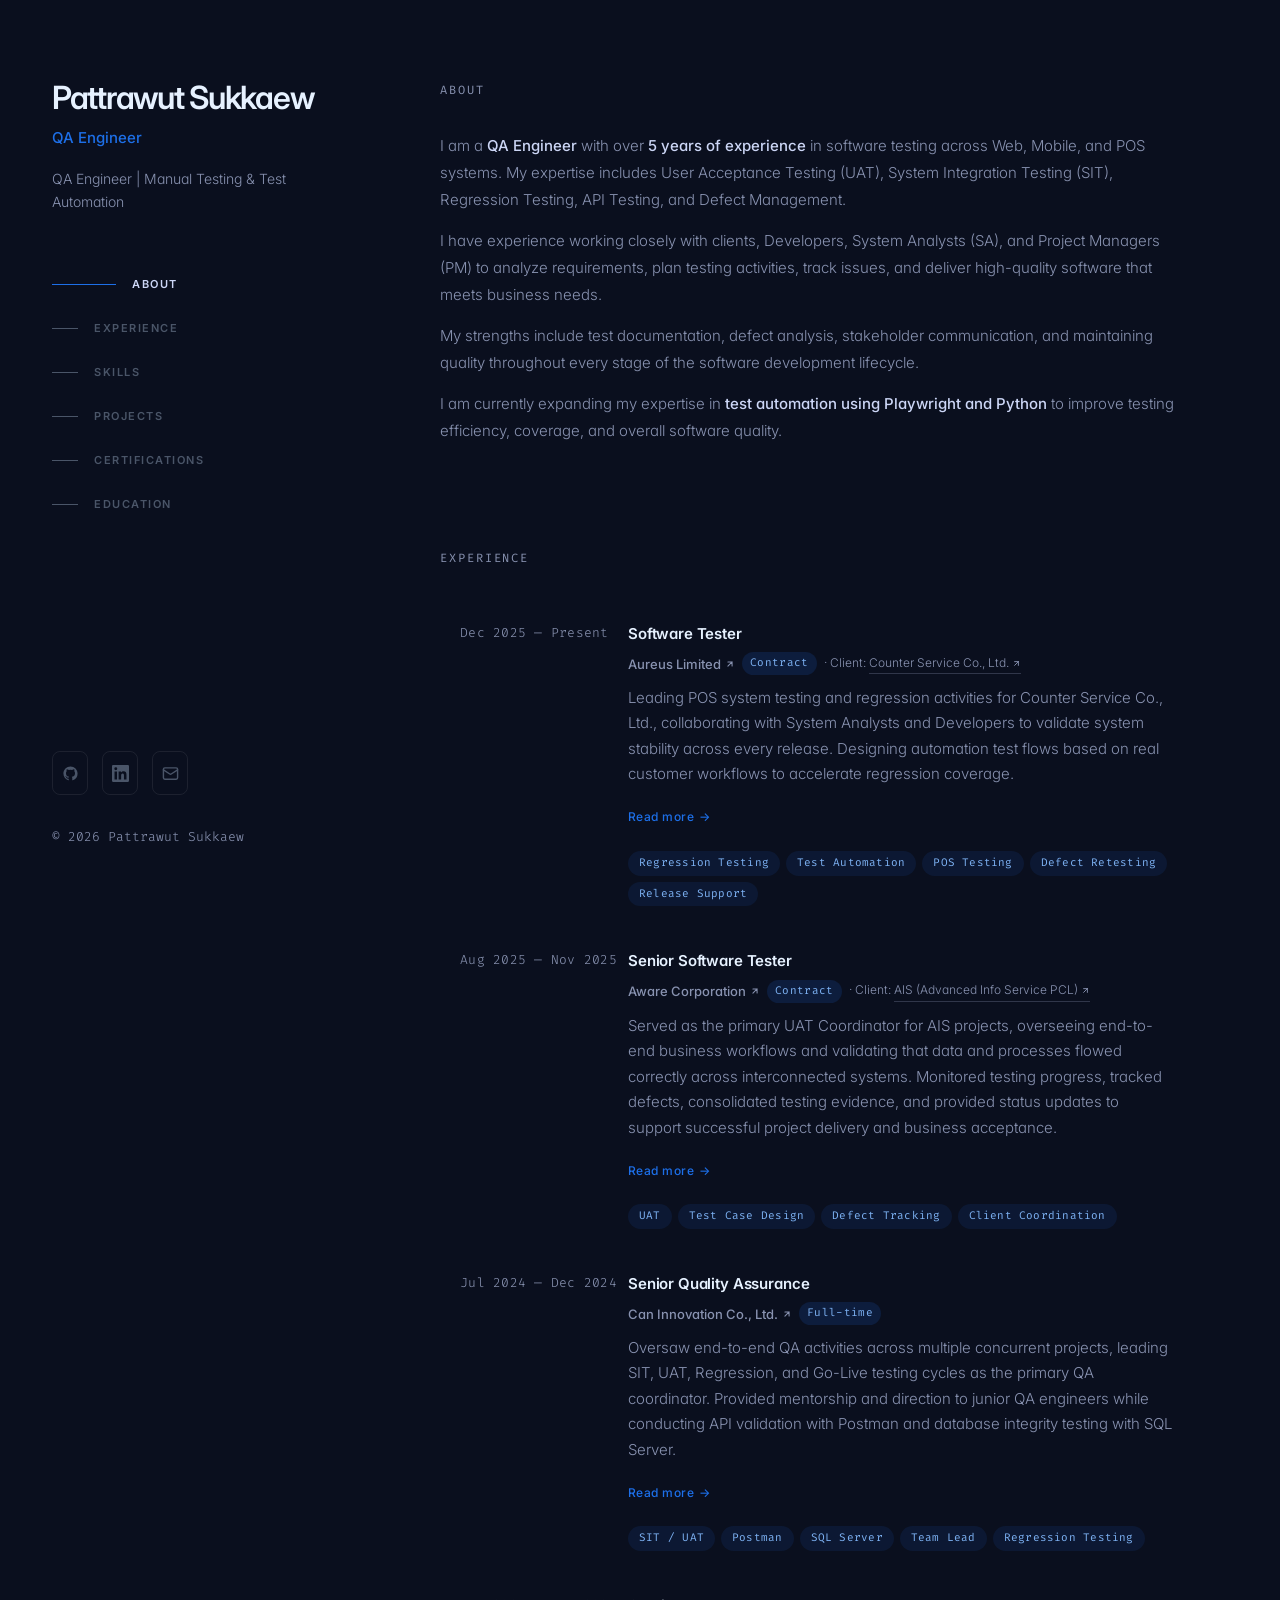
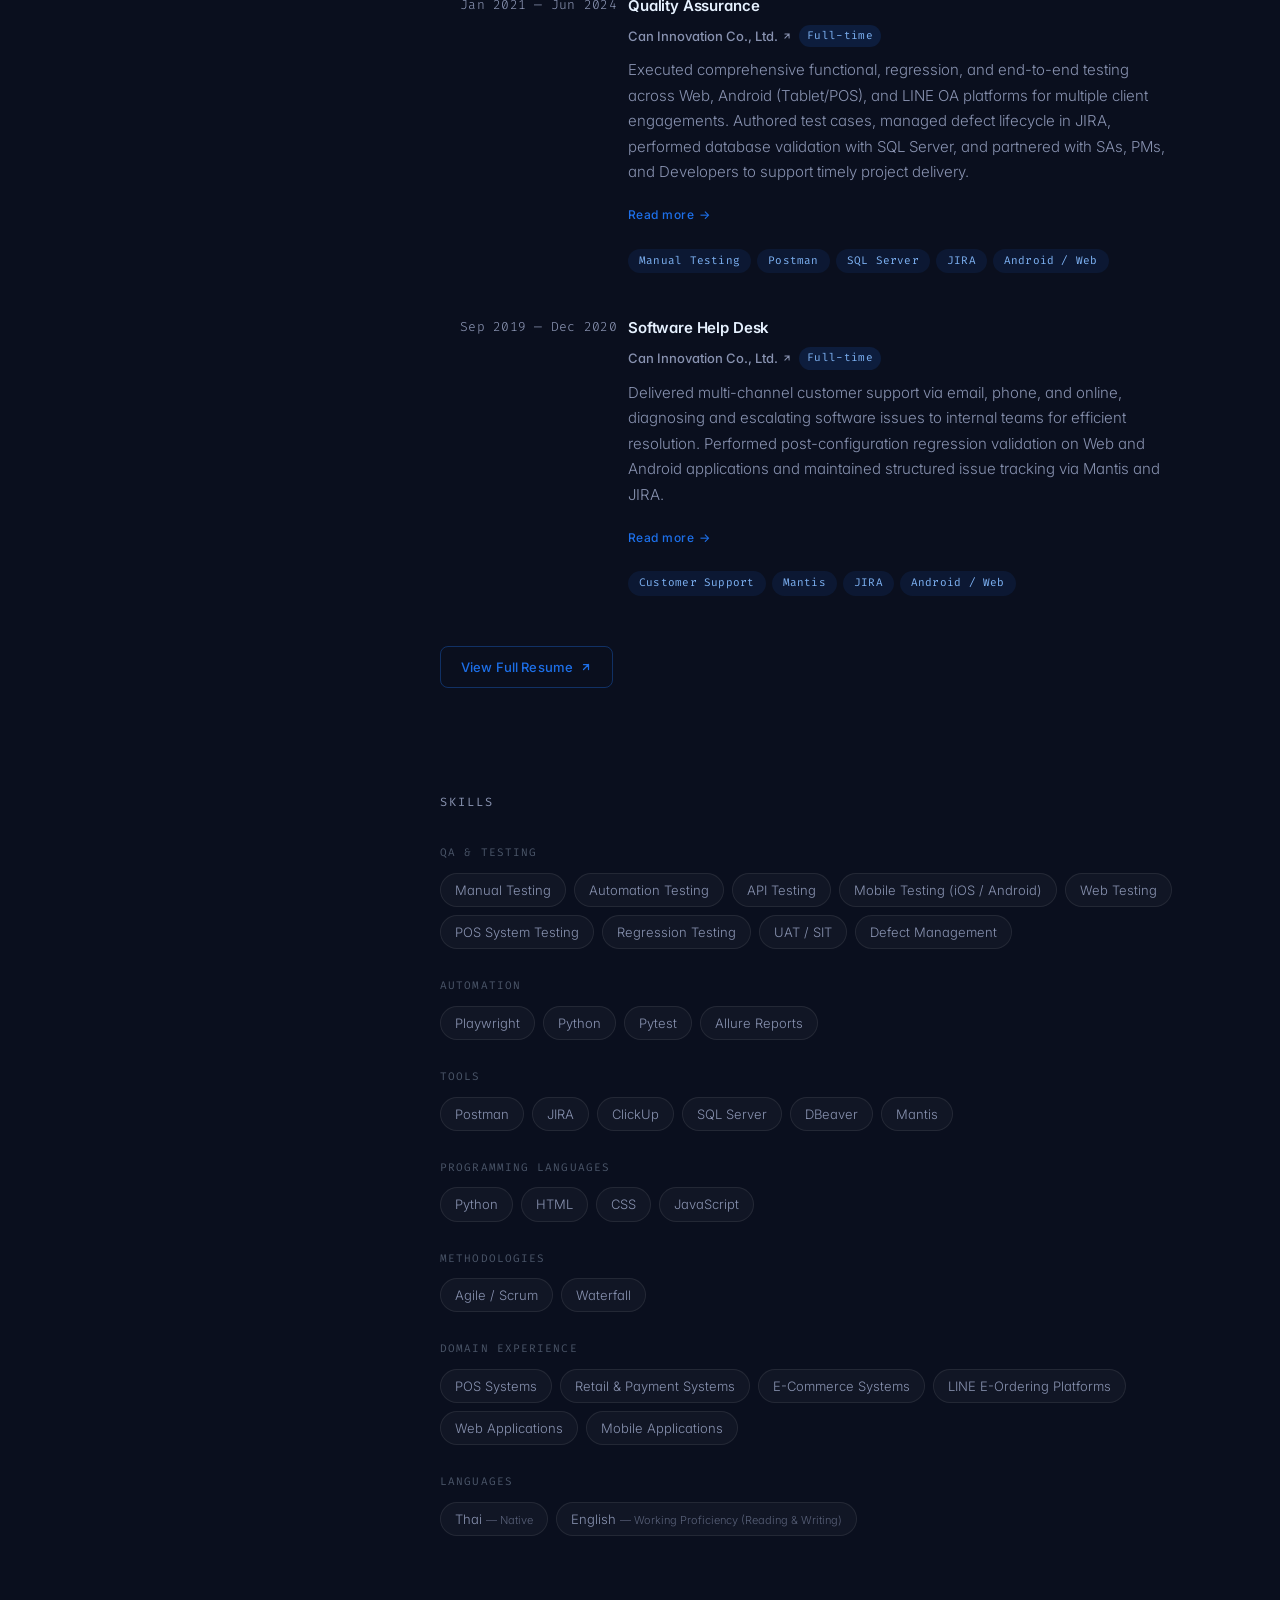
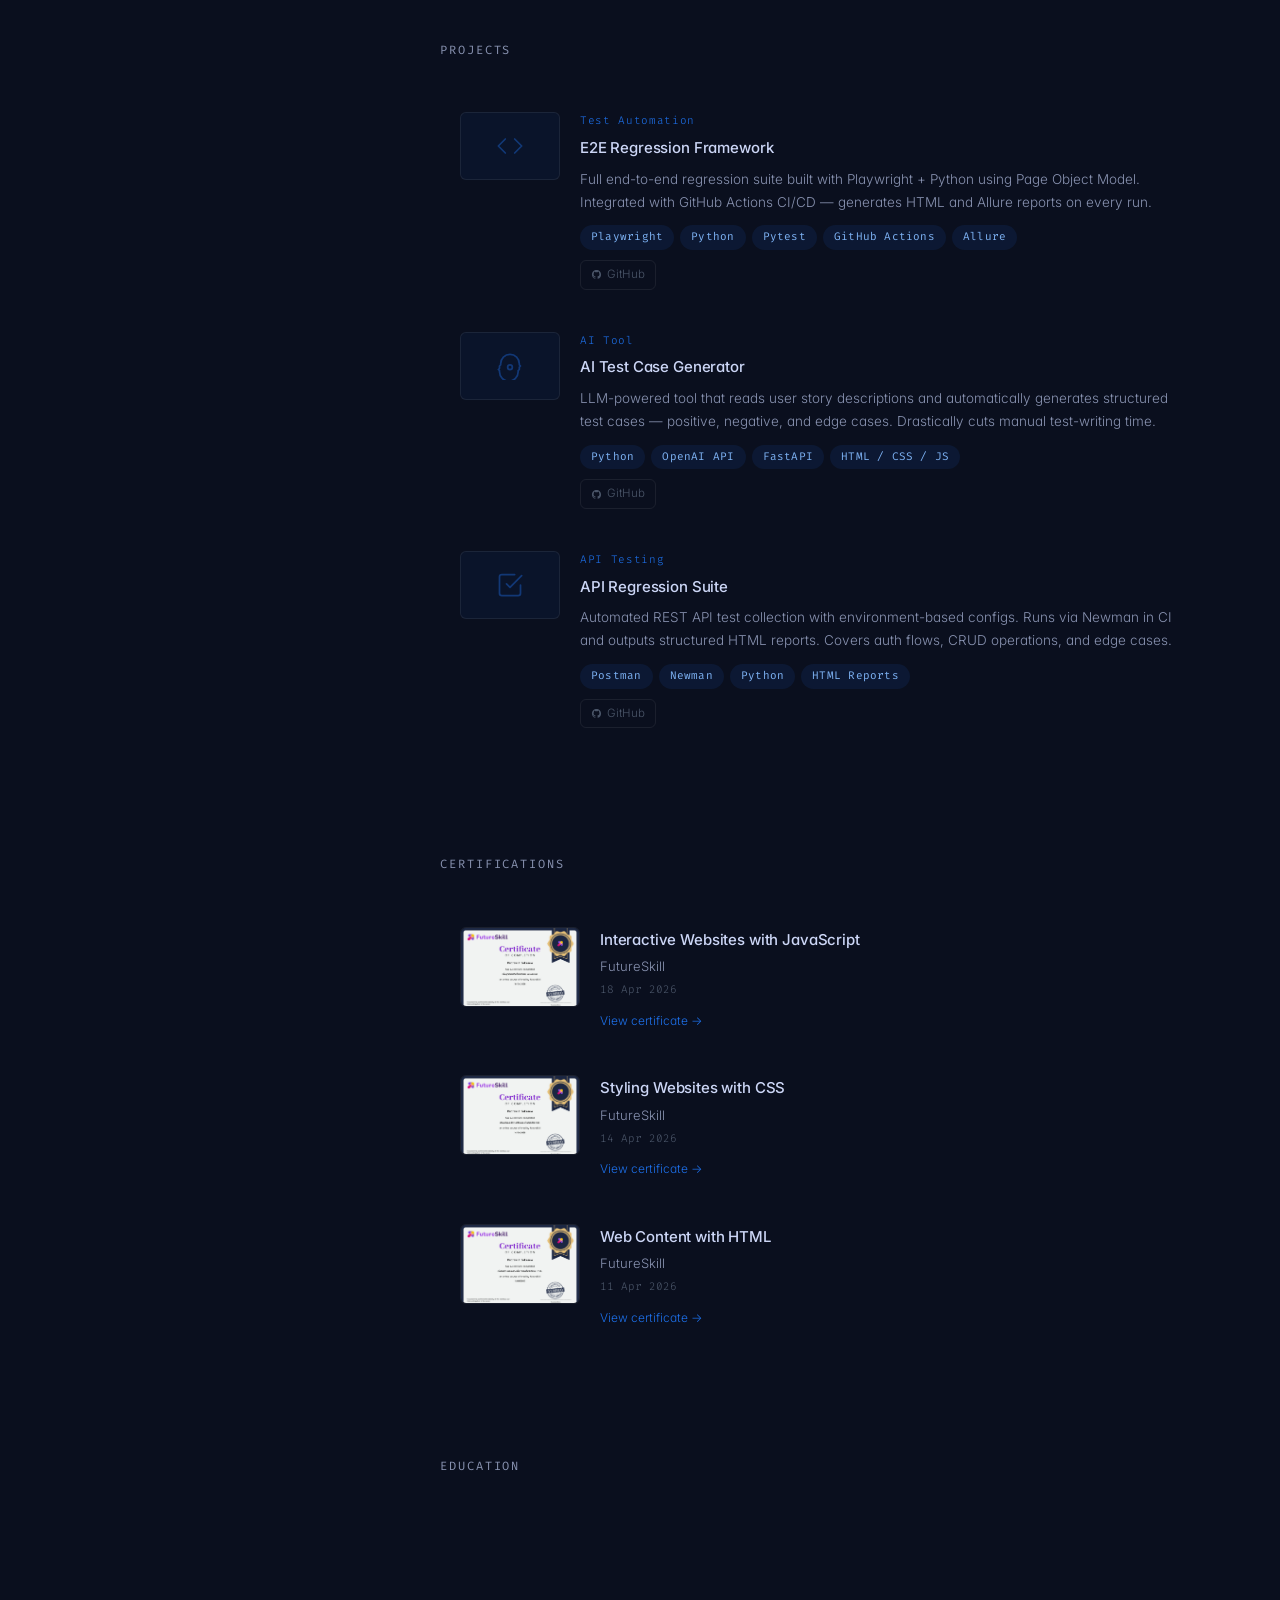
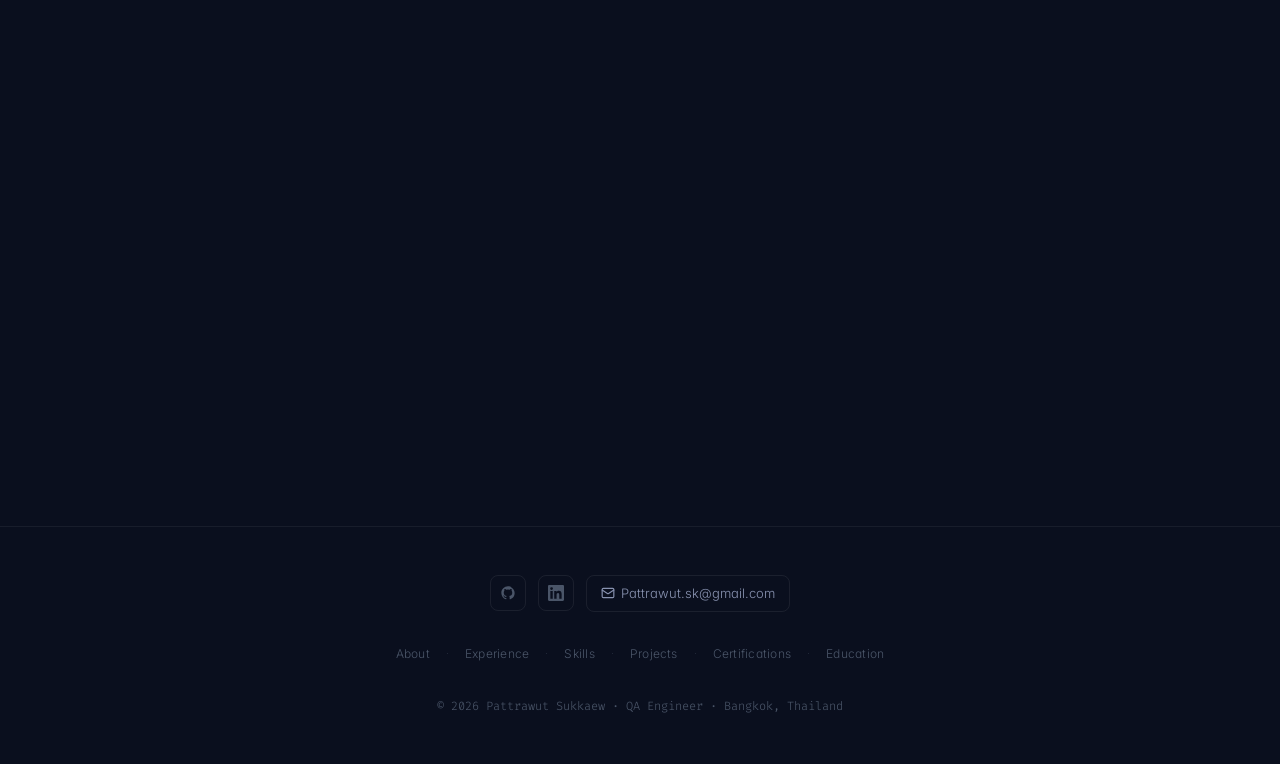
==== index.html @ 17314ced "Add files via upload" ====
<!DOCTYPE html>
<html lang="en">
<head>
  <meta charset="UTF-8" />
  <meta name="viewport" content="width=device-width, initial-scale=1.0" />
  <title>Pattrawut Sukkaew — QA Engineer</title>
  <meta name="description" content="QA Engineer with 5+ years of experience in manual and automation testing, expanding into AI-powered tools and development." />

  <link rel="icon" type="image/svg+xml" href="favicon.svg" />
  <link rel="shortcut icon" href="favicon.svg" />

  <link rel="preconnect" href="https://fonts.googleapis.com" />
  <link rel="preconnect" href="https://fonts.gstatic.com" crossorigin />
  <link href="https://fonts.googleapis.com/css2?family=Inter:wght@300;400;500;600&family=Fira+Code:wght@400;500&display=swap" rel="stylesheet" />

  <style>
  /* ═══════════════════════════════════════════════════════
     TOKENS
  ═══════════════════════════════════════════════════════ */
  :root {
    --bg:         #0a0f1e;
    --text:       #ccd6f6;
    --white:      #e6f1ff;
    --muted:      #8892b0;
    --faint:      #4a5568;
    --accent:     #1D6FE8;
    --accent-dim: rgba(29,111,232,0.08);
    --hover-bg:   rgba(29,111,232,0.06);
    --tag-bg:     rgba(29,111,232,0.10);
    --tag-text:   #7eb3f5;
    --green:      #4ade80;
    --sans: 'Inter', 'San Francisco', 'Segoe UI', system-ui, sans-serif;
    --mono: 'SF Mono', 'Fira Code', 'Fira Mono', 'Roboto Mono', monospace;
    --ease: cubic-bezier(0.25, 0.46, 0.45, 0.94);
  }

  /* ═══════════════════════════════════════════════════════
     RESET
  ═══════════════════════════════════════════════════════ */
  *, *::before, *::after { box-sizing: border-box; margin: 0; padding: 0; }
  html { scroll-behavior: smooth; }
  body {
    background: var(--bg);
    color: var(--text);
    font-family: var(--sans);
    font-size: 16px;
    font-weight: 300;
    line-height: 1.7;
    min-height: 100vh;
    overflow-x: hidden;
    -webkit-font-smoothing: antialiased;
    -moz-osx-font-smoothing: grayscale;
    font-feature-settings: "cv11";
  }
  a      { color: inherit; text-decoration: none; }
  img    { display: block; max-width: 100%; }
  button { cursor: pointer; font-family: var(--sans); }

  /* ═══════════════════════════════════════════════════════
     CURSOR SPOTLIGHT — fixed overlay, updated by JS
  ═══════════════════════════════════════════════════════ */
  #spotlight {
    pointer-events: none;
    position: fixed;
    inset: 0;
    z-index: 10;   /* above layout (z-index:1), below modal (z-index:200) */
    transition: opacity 0.3s ease;
  }

  /* ═══════════════════════════════════════════════════════
     LAYOUT
  ═══════════════════════════════════════════════════════ */
  .layout {
    position: relative;
    z-index: 1;
    display: grid;
    grid-template-columns: 360px 1fr;
    min-height: 100vh;
    max-width: 1280px;
    margin: 0 auto;
  }

  /* ─────────────────────────────────────────────────────
     LEFT PANEL
  ───────────────────────────────────────────────────── */
  .left-panel {
    position: sticky;
    top: 0;
    height: 100vh;
    padding: 80px 52px 52px;
    display: flex;
    flex-direction: column;
    background: var(--bg);
    overflow-y: auto;
    scrollbar-width: none;
    z-index: 1;
  }
  .left-panel::-webkit-scrollbar { display: none; }

  /* Availability badge */
  .avail-badge {
    display: inline-flex;
    align-items: center;
    gap: 7px;
    font-size: 11px;
    font-family: var(--mono);
    letter-spacing: 0.06em;
    color: var(--green);
    margin-bottom: 32px;
  }
  .avail-dot {
    width: 7px;
    height: 7px;
    border-radius: 50%;
    background: var(--green);
    flex-shrink: 0;
    animation: dotPulse 2.4s ease-in-out infinite;
  }
  @keyframes dotPulse {
    0%,100% { opacity:1; box-shadow:0 0 0 0 rgba(74,222,128,.45); }
    55%      { opacity:.7; box-shadow:0 0 0 7px rgba(74,222,128,0); }
  }

  /* Name — single line, scales with viewport */
  .panel-name {
    font-size: clamp(22px, 3vw, 32px);
    font-weight: 600;
    color: var(--white);
    letter-spacing: -0.04em;
    line-height: 1.1;
    white-space: nowrap;
    margin-bottom: 10px;
  }
  .panel-role {
    font-size: 15px;
    font-weight: 500;
    color: var(--accent);
    margin-bottom: 16px;
  }
  .panel-tagline {
    font-size: 14px;
    font-weight: 300;
    color: var(--muted);
    line-height: 1.7;
    margin-bottom: 48px;
  }

  /* ── NAV — brittanychiang growing-line style ── */
  .panel-nav {
    display: flex;
    flex-direction: column;
    gap: 0;
    flex: 1;
  }
  .nav-item {
    display: flex;
    align-items: center;
    gap: 16px;
    padding: 9px 0;
    min-height: 44px;
    font-size: 11px;
    font-weight: 600;
    letter-spacing: 0.14em;
    text-transform: uppercase;
    color: var(--faint);
    background: none;
    border: none;
    text-align: left;
    transition: color 0.25s var(--ease);
    outline: none;
  }
  .nav-item:hover  { color: var(--muted); }
  .nav-item.active { color: var(--text); }

  .nav-line {
    display: block;
    height: 1px;
    width: 26px;
    background: var(--faint);
    flex-shrink: 0;
    transition: width 0.28s var(--ease), background 0.28s var(--ease);
  }
  .nav-item:hover  .nav-line { width: 44px; background: var(--muted); }
  .nav-item.active .nav-line { width: 64px; background: var(--accent); }

  /* ── Socials ── */
  .panel-socials {
    display: flex;
    gap: 14px;
    align-items: center;
    margin-top: 48px;
  }
  .social-btn {
    display: flex;
    align-items: center;
    justify-content: center;
    width: 36px;
    height: 36px;
    min-height: 44px;
    color: var(--faint);
    border: 1px solid rgba(255,255,255,0.08);
    border-radius: 8px;
    transition: color 0.2s, border-color 0.2s, background 0.2s;
  }
  .social-btn:hover {
    color: var(--accent);
    border-color: rgba(29,111,232,0.38);
    background: var(--accent-dim);
  }

  /* ── Panel footer ── */
  .panel-footer { margin-top: 32px; }
  .footer-text {
    font-size: 13px;
    font-family: var(--mono);
    color: var(--muted);
    line-height: 1.6;
  }

  /* ─────────────────────────────────────────────────────
     RIGHT PANEL
  ───────────────────────────────────────────────────── */
  .right-panel {
    padding: 80px 88px 160px 80px;
    background: var(--bg);
    position: relative;
    z-index: 1;
  }

  /* ═══════════════════════════════════════════════════════
     SECTION
  ═══════════════════════════════════════════════════════ */
  .section {
    margin-bottom: 104px;
    scroll-margin-top: 80px;
  }
  .sec-label {
    display: block;
    font-family: var(--mono);
    font-size: 12px;
    font-weight: 400;
    letter-spacing: 0.16em;
    text-transform: uppercase;
    color: var(--muted);
    margin-bottom: 32px;
  }

  /* ═══════════════════════════════════════════════════════
     ABOUT
  ═══════════════════════════════════════════════════════ */
  .about-body p {
    font-size: 15px;
    font-weight: 300;
    color: var(--muted);
    line-height: 1.8;
    margin-bottom: 14px;
  }
  .about-body p:last-child { margin-bottom: 0; }
  .about-body strong { color: var(--text); font-weight: 500; }
  .about-body a {
    color: var(--accent);
    border-bottom: 1px solid rgba(29,111,232,0.3);
    transition: border-color 0.2s;
  }
  .about-body a:hover { border-color: var(--accent); }

  /* ═══════════════════════════════════════════════════════
     EXPERIENCE
  ═══════════════════════════════════════════════════════ */
  .exp-list { display: flex; flex-direction: column; }

  /* Two-column card: [period] [content] */
  .exp-card {
    display: grid;
    grid-template-columns: 148px 1fr;
    gap: 0 20px;
    align-items: start;
    padding: 20px;
    border-radius: 12px;
    margin-bottom: 2px;
    transition: background 0.25s var(--ease);
  }
  .exp-card:hover { background: var(--hover-bg); }

  /* Period — left column */
  .exp-period {
    font-family: var(--mono);
    font-size: 13px;
    color: var(--muted);
    letter-spacing: 0.02em;
    line-height: 1.55;
    padding-top: 2px;
    white-space: nowrap;
  }

  /* Content — right column */
  .exp-content { min-width: 0; }
  .exp-role {
    font-size: 15px;
    font-weight: 600;
    color: var(--white);
    letter-spacing: -0.01em;
    margin-bottom: 6px;
  }

  /* Company + badge row */
  .exp-company-row {
    display: flex;
    align-items: center;
    flex-wrap: wrap;
    gap: 7px;
    margin-bottom: 10px;
  }
  .exp-company-link {
    display: inline-flex;
    align-items: center;
    gap: 4px;
    font-size: 13px;
    font-weight: 500;
    color: var(--muted);
    transition: color 0.2s;
  }
  .exp-company-link:hover { color: var(--accent); }
  .exp-company-link svg { flex-shrink: 0; transition: transform 0.2s; }
  .exp-company-link:hover svg { transform: translate(2px, -2px); }

  /* Employment type badge */
  .emp-badge {
    display: inline-flex;
    align-items: center;
    font-size: 11px;
    font-family: var(--mono);
    font-weight: 400;
    padding: 2px 8px;
    border-radius: 99px;
    background: rgba(29,111,232,0.15);
    color: var(--tag-text);
    letter-spacing: 0.03em;
    white-space: nowrap;
  }

  .exp-client {
    font-size: 12px;
    color: var(--muted);
  }

  /* Summary description — 2-3 sentences, no clamp needed */
  .exp-desc-wrap { margin-bottom: 12px; }
  .exp-desc {
    font-size: 15px;
    font-weight: 300;
    color: var(--muted);
    line-height: 1.7;
  }

  /* Full description hidden — used by modal */
  .exp-full-desc { display: none; }

  .read-more-btn {
    display: inline-flex;
    align-items: center;
    gap: 5px;
    margin-top: 8px;
    background: none;
    border: none;
    color: var(--accent);
    font-size: 12px;
    font-weight: 500;
    letter-spacing: 0.04em;
    padding: 0;
    min-height: 44px;
    cursor: pointer;
    transition: opacity 0.2s, gap 0.25s;
    font-family: var(--sans);
  }
  .read-more-btn:hover { opacity: 0.72; gap: 8px; }

  /* Shared tag pills */
  .tags { display: flex; flex-wrap: wrap; gap: 6px; }
  .tag {
    font-family: var(--mono);
    font-size: 11px;
    font-weight: 400;
    padding: 3px 11px;
    border-radius: 99px;
    background: var(--tag-bg);
    color: var(--tag-text);
    white-space: nowrap;
    letter-spacing: 0.02em;
  }

  /* Resume CTA */
  .resume-cta { margin-top: 28px; }
  .resume-btn {
    display: inline-flex;
    align-items: center;
    gap: 7px;
    font-size: 13px;
    font-weight: 500;
    color: var(--accent);
    border: 1px solid rgba(29,111,232,0.35);
    padding: 9px 20px;
    border-radius: 8px;
    letter-spacing: 0.01em;
    transition: background 0.22s, border-color 0.22s, transform 0.22s;
  }
  .resume-btn:hover {
    background: var(--accent-dim);
    border-color: rgba(29,111,232,0.6);
    transform: translateY(-1px);
  }
  .resume-btn svg { flex-shrink: 0; transition: transform 0.22s; }
  .resume-btn:hover svg { transform: translate(2px,-2px); }

  /* ═══════════════════════════════════════════════════════
     SKILLS
  ═══════════════════════════════════════════════════════ */
  .skill-groups { display: flex; flex-direction: column; gap: 28px; }
  .skill-group-label {
    font-family: var(--mono);
    font-size: 11px;
    font-weight: 400;
    letter-spacing: 0.1em;
    text-transform: uppercase;
    color: var(--faint);
    margin-bottom: 10px;
  }
  .chips { display: flex; flex-wrap: wrap; gap: 8px; }
  .chip {
    font-size: 13px;
    font-weight: 300;
    color: var(--muted);
    padding: 5px 14px;
    border-radius: 99px;
    border: 1px solid rgba(255,255,255,0.08);
    background: rgba(255,255,255,0.03);
    transition: color 0.2s, border-color 0.2s, background 0.2s;
  }
  .chip:hover {
    color: var(--accent);
    border-color: rgba(29,111,232,0.32);
    background: var(--accent-dim);
  }

  /* ═══════════════════════════════════════════════════════
     PROJECTS
  ═══════════════════════════════════════════════════════ */
  .proj-list { display: flex; flex-direction: column; }
  .proj-card {
    display: grid;
    grid-template-columns: 100px 1fr;
    gap: 20px;
    padding: 20px;
    border-radius: 12px;
    margin-bottom: 2px;
    transition: background 0.25s var(--ease);
  }
  .proj-card:hover { background: var(--hover-bg); }

  .proj-thumb {
    width: 100px;
    height: 68px;
    border-radius: 6px;
    border: 1px solid rgba(255,255,255,0.07);
    background: rgba(29,111,232,0.06);
    display: flex;
    align-items: center;
    justify-content: center;
    flex-shrink: 0;
    color: rgba(29,111,232,0.4);
    transition: border-color 0.2s;
  }
  .proj-card:hover .proj-thumb { border-color: rgba(29,111,232,0.25); }

  .proj-category {
    font-family: var(--mono);
    font-size: 11px;
    color: var(--accent);
    letter-spacing: 0.06em;
    margin-bottom: 4px;
  }
  .proj-title {
    font-size: 15px;
    font-weight: 500;
    color: var(--text);
    margin-bottom: 7px;
    letter-spacing: -0.01em;
    transition: color 0.2s;
    display: flex;
    align-items: center;
    gap: 5px;
  }
  .proj-card:hover .proj-title { color: var(--accent); }
  .proj-title svg { opacity: 0; transition: opacity 0.2s, transform 0.2s; flex-shrink: 0; }
  .proj-card:hover .proj-title svg { opacity: 1; transform: translate(1px,-1px); }

  .proj-desc {
    font-size: 13.5px;
    font-weight: 300;
    color: var(--muted);
    line-height: 1.7;
    margin-bottom: 12px;
  }
  .proj-links { display: flex; gap: 10px; margin-top: 8px; }
  .proj-link {
    display: inline-flex;
    align-items: center;
    gap: 5px;
    font-size: 11.5px;
    color: var(--faint);
    border: 1px solid rgba(255,255,255,0.07);
    padding: 4px 10px;
    border-radius: 6px;
    transition: color 0.2s, border-color 0.2s, background 0.2s;
  }
  .proj-link:hover {
    color: var(--accent);
    border-color: rgba(29,111,232,0.3);
    background: var(--accent-dim);
  }

  /* ═══════════════════════════════════════════════════════
     CERTIFICATIONS
  ═══════════════════════════════════════════════════════ */
  .cert-list { display: flex; flex-direction: column; }
  .cert-card {
    display: flex;
    gap: 20px;
    align-items: flex-start;
    padding: 20px;
    border-radius: 12px;
    margin-bottom: 2px;
    transition: background 0.25s var(--ease);
  }
  .cert-card:hover { background: var(--hover-bg); }

  .cert-img-wrap { flex-shrink: 0; width: 120px; }
  .cert-img-btn {
    display: block;
    padding: 0;
    background: none;
    border: none;
    cursor: zoom-in;
    border-radius: 6px;
  }
  .cert-img {
    display: block;
    width: 120px;
    height: 80px;
    object-fit: cover;
    object-position: top;
    border-radius: 6px;
    border: 1px solid rgba(255,255,255,0.07);
    transition: border-color 0.2s, transform 0.2s;
  }
  .cert-img-btn:hover .cert-img {
    border-color: rgba(29,111,232,0.28);
    transform: scale(1.04);
  }

  /* ── Certificate image lightbox ── */
  .img-lightbox {
    display: none;
    position: fixed;
    inset: 0;
    z-index: 300;
    background: rgba(15,23,42,0.80);
    align-items: center;
    justify-content: center;
    padding: 20px;
    backdrop-filter: blur(6px);
    -webkit-backdrop-filter: blur(6px);
    cursor: zoom-out;
  }
  .img-lightbox.open { display: flex; }
  .img-lightbox img {
    max-width: min(90vw, 820px);
    max-height: 85vh;
    border-radius: 10px;
    box-shadow: 0 30px 80px rgba(0,0,0,0.7);
    animation: modalIn 0.22s ease both;
    cursor: default;
    object-fit: contain;
  }

  .cert-name {
    font-size: 15px;
    font-weight: 500;
    color: var(--text);
    margin-bottom: 3px;
    letter-spacing: -0.01em;
    transition: color 0.2s;
  }
  .cert-card:hover .cert-name { color: var(--accent); }
  .cert-issuer { font-size: 13px; font-weight: 300; color: var(--muted); margin-bottom: 4px; }
  .cert-date   { font-family: var(--mono); font-size: 11px; color: var(--faint); margin-bottom: 6px; }
  .cert-link   {
    display: inline-flex;
    align-items: center;
    gap: 4px;
    font-size: 12px;
    color: var(--accent);
    transition: opacity 0.2s;
  }
  .cert-link:hover { opacity: 0.72; }

  /* ═══════════════════════════════════════════════════════
     EDUCATION
  ═══════════════════════════════════════════════════════ */
  .edu-list { display: flex; flex-direction: column; }
  .edu-card {
    display: grid;
    grid-template-columns: 148px 1fr;
    gap: 0 20px;
    align-items: start;
    padding: 20px;
    border-radius: 12px;
    margin-bottom: 2px;
    transition: background 0.25s var(--ease);
  }
  .edu-card:hover { background: var(--hover-bg); }
  .edu-period {
    font-family: var(--mono);
    font-size: 13px;
    color: var(--muted);
    letter-spacing: 0.02em;
    padding-top: 2px;
    white-space: nowrap;
  }
  .edu-degree {
    font-size: 15px;
    font-weight: 600;
    color: var(--white);
    letter-spacing: -0.01em;
    margin-bottom: 4px;
  }
  .edu-school {
    font-size: 13px;
    font-weight: 400;
    color: var(--muted);
    margin-bottom: 4px;
  }
  .edu-meta {
    font-family: var(--mono);
    font-size: 12px;
    color: var(--faint);
  }

  /* ═══════════════════════════════════════════════════════
     CONTACT
  ═══════════════════════════════════════════════════════ */
  .contact-blurb {
    font-size: 15px;
    font-weight: 400;
    color: var(--muted);
    line-height: 1.8;
    margin-bottom: 32px;
    max-width: 540px;
  }
  .contact-blurb a {
    color: var(--accent);
    border-bottom: 1px solid rgba(29,111,232,0.3);
    transition: border-color 0.2s;
  }
  .contact-blurb a:hover { border-color: var(--accent); }

  .form-group { margin-bottom: 14px; }
  .form-label {
    display: block;
    font-size: 12px;
    font-weight: 500;
    color: var(--muted);
    margin-bottom: 6px;
    letter-spacing: 0.04em;
  }
  .form-input,
  .form-textarea {
    width: 100%;
    padding: 10px 14px;
    font-size: 14px;
    font-weight: 400;
    font-family: var(--sans);
    color: var(--text);
    background: rgba(255,255,255,0.03);
    border: 1px solid rgba(255,255,255,0.08);
    border-radius: 8px;
    outline: none;
    transition: border-color 0.22s, box-shadow 0.22s;
  }
  .form-input::placeholder,
  .form-textarea::placeholder { color: var(--faint); }
  .form-input:focus,
  .form-textarea:focus {
    border-color: rgba(29,111,232,0.55);
    box-shadow: 0 0 0 3px rgba(29,111,232,0.09);
  }
  .form-textarea { height: 120px; resize: vertical; min-height: 80px; }
  .form-row { display: grid; grid-template-columns: 1fr 1fr; gap: 12px; }

  .send-btn {
    display: inline-flex;
    align-items: center;
    gap: 8px;
    margin-top: 6px;
    padding: 11px 24px;
    font-size: 14px;
    font-weight: 500;
    background: var(--accent);
    color: #fff;
    border: none;
    border-radius: 8px;
    transition: opacity 0.22s, transform 0.22s;
    min-height: 44px;
  }
  .send-btn:hover { opacity: 0.86; transform: translateY(-1px); }

  .form-success {
    display: none;
    align-items: center;
    gap: 9px;
    margin-top: 12px;
    padding: 12px 16px;
    border-radius: 8px;
    font-size: 13.5px;
    color: var(--green);
    background: rgba(74,222,128,0.07);
    border: 1px solid rgba(74,222,128,0.18);
  }
  .form-success.show { display: flex; }

  /* ═══════════════════════════════════════════════════════
     EXPERIENCE DETAIL MODAL
  ═══════════════════════════════════════════════════════ */
  .modal-overlay {
    display: none;
    position: fixed;
    inset: 0;
    z-index: 200;
    background: rgba(15,23,42,0.75);
    align-items: center;
    justify-content: center;
    padding: 20px;
    backdrop-filter: blur(4px);
    -webkit-backdrop-filter: blur(4px);
  }
  .modal-overlay.open { display: flex; }

  .modal-card {
    position: relative;
    background: #112240;
    border: 1px solid rgba(100,255,218,0.08);
    border-radius: 16px;
    padding: 40px;
    max-width: 560px;
    width: 100%;
    max-height: 85vh;
    overflow-y: auto;
    scrollbar-width: thin;
    scrollbar-color: rgba(255,255,255,0.06) transparent;
    animation: modalIn 0.25s ease both;
  }
  .modal-card::-webkit-scrollbar { width: 4px; }
  .modal-card::-webkit-scrollbar-thumb { background: rgba(255,255,255,0.06); border-radius: 4px; }

  @keyframes modalIn {
    from { opacity: 0; transform: scale(0.96) translateY(8px); }
    to   { opacity: 1; transform: scale(1)    translateY(0); }
  }

  .modal-close {
    position: absolute;
    top: 16px;
    right: 16px;
    display: flex;
    align-items: center;
    justify-content: center;
    width: 32px;
    height: 32px;
    background: none;
    border: 1px solid rgba(255,255,255,0.08);
    border-radius: 8px;
    color: var(--muted);
    cursor: pointer;
    transition: color 0.2s, border-color 0.2s, background 0.2s;
    flex-shrink: 0;
  }
  .modal-close:hover {
    color: var(--white);
    border-color: rgba(255,255,255,0.15);
    background: rgba(255,255,255,0.06);
  }

  .modal-title {
    font-size: 18px;
    font-weight: 600;
    color: var(--white);
    line-height: 1.4;
    margin-bottom: 4px;
    padding-right: 40px;
  }
  .modal-subtitle {
    font-size: 13px;
    font-weight: 500;
    color: var(--accent);
    margin-bottom: 4px;
  }
  .modal-period {
    font-family: var(--mono);
    font-size: 12px;
    color: var(--faint);
    margin-bottom: 28px;
  }

  .modal-body {
    font-size: 14px;
    font-weight: 300;
    color: var(--muted);
    line-height: 1.8;
    margin-bottom: 28px;
  }
  .modal-body li {
    list-style: none;
    padding-left: 16px;
    position: relative;
    margin-bottom: 10px;
  }
  .modal-body li::before {
    content: '';
    position: absolute;
    left: 0;
    top: 10px;
    width: 4px;
    height: 4px;
    border-radius: 50%;
    background: var(--accent);
  }

  .modal-divider {
    border: none;
    border-top: 1px solid rgba(255,255,255,0.07);
    margin-bottom: 20px;
  }
  .modal-tags-label {
    font-family: var(--mono);
    font-size: 10px;
    letter-spacing: 0.12em;
    text-transform: uppercase;
    color: var(--faint);
    margin-bottom: 10px;
  }

  /* ═══════════════════════════════════════════════════════
     FOOTER
  ═══════════════════════════════════════════════════════ */
  .site-footer {
    position: relative;
    z-index: 1;
    border-top: 1px solid rgba(255,255,255,0.06);
    padding: 48px 80px;
    display: flex;
    flex-direction: column;
    align-items: center;
    gap: 28px;
    background: var(--bg);
  }

  /* Availability row */
  .footer-avail {
    display: inline-flex;
    align-items: center;
    gap: 8px;
    font-size: 13px;
    font-weight: 500;
    color: var(--green);
    font-family: var(--mono);
    letter-spacing: 0.04em;
  }
  .footer-avail-dot {
    width: 7px;
    height: 7px;
    border-radius: 50%;
    background: var(--green);
    animation: dotPulse 2.4s ease-in-out infinite;
  }

  /* Social icons row */
  .footer-socials {
    display: flex;
    align-items: center;
    gap: 12px;
  }
  .footer-social-btn {
    display: flex;
    align-items: center;
    justify-content: center;
    width: 36px;
    height: 36px;
    color: var(--faint);
    border: 1px solid rgba(255,255,255,0.07);
    border-radius: 8px;
    transition: color 0.2s, border-color 0.2s, background 0.2s;
  }
  .footer-social-btn:hover {
    color: var(--accent);
    border-color: rgba(29,111,232,0.38);
    background: var(--accent-dim);
  }
  .footer-email-link {
    display: inline-flex;
    align-items: center;
    gap: 6px;
    font-size: 13px;
    color: var(--muted);
    padding: 6px 14px;
    border: 1px solid rgba(255,255,255,0.07);
    border-radius: 8px;
    transition: color 0.2s, border-color 0.2s, background 0.2s;
  }
  .footer-email-link:hover {
    color: var(--accent);
    border-color: rgba(29,111,232,0.38);
    background: var(--accent-dim);
  }

  /* Nav links row */
  .footer-nav {
    display: flex;
    align-items: center;
    gap: 6px;
    flex-wrap: wrap;
    justify-content: center;
  }
  .footer-nav-link {
    font-size: 12px;
    color: var(--faint);
    padding: 4px 10px;
    border-radius: 6px;
    transition: color 0.2s, background 0.2s;
    letter-spacing: 0.02em;
  }
  .footer-nav-link:hover { color: var(--muted); background: rgba(255,255,255,0.04); }
  .footer-nav-sep { color: var(--faint); font-size: 11px; opacity: 0.4; }

  /* Copyright row */
  .footer-copy {
    font-size: 12px;
    font-family: var(--mono);
    color: var(--faint);
  }

  /* Back to top */
  .back-to-top {
    position: fixed;
    bottom: 28px;
    right: 28px;
    z-index: 50;
    width: 38px;
    height: 38px;
    display: flex;
    align-items: center;
    justify-content: center;
    background: rgba(29,111,232,0.15);
    border: 1px solid rgba(29,111,232,0.3);
    border-radius: 10px;
    color: var(--accent);
    cursor: pointer;
    opacity: 0;
    pointer-events: none;
    transition: opacity 0.3s, background 0.2s, transform 0.2s;
  }
  .back-to-top.visible { opacity: 1; pointer-events: auto; }
  .back-to-top:hover { background: rgba(29,111,232,0.25); transform: translateY(-2px); }

  @media (max-width: 768px) {
    .site-footer { padding: 40px 24px; gap: 24px; }
    .back-to-top { bottom: 20px; right: 20px; }
  }

  /* ═══════════════════════════════════════════════════════
     ANIMATIONS
  ═══════════════════════════════════════════════════════ */
  .fi { opacity: 0; transform: translateY(10px); animation: fadeUp 0.5s var(--ease) forwards; }
  .fi-1 { animation-delay: 0.06s; }
  .fi-2 { animation-delay: 0.14s; }
  .fi-3 { animation-delay: 0.22s; }
  .fi-4 { animation-delay: 0.30s; }
  .fi-5 { animation-delay: 0.38s; }
  .fi-6 { animation-delay: 0.46s; }
  .fi-7 { animation-delay: 0.54s; }
  @keyframes fadeUp { to { opacity:1; transform:translateY(0); } }

  [data-reveal] {
    opacity: 0;
    transform: translateY(16px);
    transition: opacity 0.55s var(--ease), transform 0.55s var(--ease);
  }
  [data-reveal].revealed { opacity: 1; transform: translateY(0); }

  /* ═══════════════════════════════════════════════════════
     RESPONSIVE
  ═══════════════════════════════════════════════════════ */
  @media (max-width: 1100px) {
    .layout       { grid-template-columns: 300px 1fr; }
    .left-panel   { padding: 64px 40px 48px; }
    .right-panel  { padding: 64px 52px 120px 52px; }
  }

  @media (max-width: 768px) {
    .layout {
      grid-template-columns: 1fr;
    }

    /* Left panel becomes a centered top header */
    .left-panel {
      position: relative;
      height: auto;
      padding: 48px 24px 32px;
      align-items: center;
      text-align: center;
      overflow: visible;
    }
    .avail-badge {
      justify-content: center;
    }
    .panel-name {
      font-size: clamp(24px, 7vw, 32px);
      white-space: normal;
    }
    .panel-tagline {
      margin-bottom: 28px;
    }

    /* Nav becomes a horizontal scrollable strip */
    .panel-nav {
      flex-direction: row;
      flex-wrap: nowrap;
      overflow-x: auto;
      scrollbar-width: none;
      gap: 0;
      justify-content: flex-start;
      width: 100%;
      padding-bottom: 4px;
      flex: none;
      margin-bottom: 24px;
    }
    .panel-nav::-webkit-scrollbar { display: none; }
    .nav-item {
      flex-direction: column;
      align-items: center;
      gap: 6px;
      padding: 8px 14px;
      white-space: nowrap;
      font-size: 10px;
    }
    .nav-line {
      height: 2px;
      width: 20px;
    }
    .nav-item:hover  .nav-line { width: 28px; }
    .nav-item.active .nav-line { width: 36px; }

    /* Socials centered */
    .panel-socials {
      justify-content: center;
      margin-top: 8px;
    }

    .right-panel  { padding: 40px 24px 80px; }
    .exp-card     { grid-template-columns: 1fr; gap: 0; }
    .exp-period   { padding-top: 0; margin-bottom: 4px; }
    .proj-card    { grid-template-columns: 1fr; }
    .proj-thumb   { width: 100%; height: 56px; }
    .cert-card    { flex-direction: column; }
    .cert-img-wrap{ width: 100%; }
    .cert-img     { width: 100%; height: 120px; }
    .form-row     { grid-template-columns: 1fr; }

    .modal-card   { padding: 24px; border-radius: 12px; }
    .modal-title  { font-size: 16px; }
  }

  @media (max-width: 480px) {
    .panel-role   { font-size: 14px; }
    .section      { margin-bottom: 72px; }
    .send-btn     { width: 100%; justify-content: center; }
    .modal-card   { padding: 20px; max-height: 90vh; }
  }
  </style>
</head>
<body>

<!-- Cursor spotlight overlay — background set by JS mousemove -->
<div id="spotlight"></div>

<!-- Certificate image lightbox -->
<div id="img-lightbox" class="img-lightbox" role="dialog" aria-modal="true" aria-label="Certificate preview">
  <img id="lightbox-img" src="" alt="" />
</div>

<!-- Experience detail modal -->
<div id="exp-modal" class="modal-overlay" role="dialog" aria-modal="true" aria-labelledby="modal-title-text">
  <div class="modal-card">
    <button class="modal-close" id="modal-close" aria-label="Close">
      <svg width="14" height="14" viewBox="0 0 24 24" fill="none" stroke="currentColor" stroke-width="2.5" stroke-linecap="round" stroke-linejoin="round">
        <line x1="18" y1="6" x2="6" y2="18"/><line x1="6" y1="6" x2="18" y2="18"/>
      </svg>
    </button>
    <div id="modal-title-text" class="modal-title"></div>
    <div class="modal-subtitle" id="modal-subtitle"></div>
    <div class="modal-period" id="modal-period"></div>
    <div class="modal-body" id="modal-body"></div>
    <hr class="modal-divider" />
    <div class="modal-tags-label">Tech stack</div>
    <div class="tags" id="modal-tags"></div>
  </div>
</div>

<div class="layout">

<!-- ══════════════════════════════════════════════
     LEFT PANEL
══════════════════════════════════════════════ -->
<aside class="left-panel" aria-label="Profile">

  <!-- AVAILABILITY BADGE — uncomment when open to work
  <div class="avail-badge fi fi-1">
    <span class="avail-dot"></span>
    Open to Work
  </div>
  -->

  <h1 class="panel-name fi fi-2">Pattrawut Sukkaew</h1>
  <p  class="panel-role fi fi-3">QA Engineer</p>
  <p  class="panel-tagline fi fi-4">
    QA Engineer | Manual Testing &amp; Test Automation
  </p>

  <nav class="panel-nav fi fi-5" aria-label="Page sections">
    <button class="nav-item active" data-target="about">
      <span class="nav-line"></span>About
    </button>
    <button class="nav-item" data-target="experience">
      <span class="nav-line"></span>Experience
    </button>
    <button class="nav-item" data-target="skills">
      <span class="nav-line"></span>Skills
    </button>
    <button class="nav-item" data-target="projects">
      <span class="nav-line"></span>Projects
    </button>
    <button class="nav-item" data-target="certifications">
      <span class="nav-line"></span>Certifications
    </button>
    <button class="nav-item" data-target="education">
      <span class="nav-line"></span>Education
    </button>
  </nav>

  <div class="fi fi-6">
    <div class="panel-socials">
      <a href="https://github.com/PattrawutSk" target="_blank" rel="noopener" class="social-btn" aria-label="GitHub">
        <svg width="17" height="17" viewBox="0 0 24 24" fill="currentColor">
          <path d="M12 2C6.477 2 2 6.484 2 12.017c0 4.425 2.865 8.18 6.839 9.504.5.092.682-.217.682-.483 0-.237-.008-.868-.013-1.703-2.782.605-3.369-1.343-3.369-1.343-.454-1.158-1.11-1.466-1.11-1.466-.908-.62.069-.608.069-.608 1.003.07 1.531 1.032 1.531 1.032.892 1.53 2.341 1.088 2.91.832.092-.647.35-1.088.636-1.338-2.22-.253-4.555-1.113-4.555-4.951 0-1.093.39-1.988 1.029-2.688-.103-.253-.446-1.272.098-2.65 0 0 .84-.27 2.75 1.026A9.564 9.564 0 0 1 12 6.844a9.59 9.59 0 0 1 2.504.337c1.909-1.296 2.747-1.027 2.747-1.027.546 1.379.202 2.398.1 2.651.64.7 1.028 1.595 1.028 2.688 0 3.848-2.339 4.695-4.566 4.943.359.309.678.92.678 1.855 0 1.338-.012 2.419-.012 2.747 0 .268.18.58.688.482A10.02 10.02 0 0 0 22 12.017C22 6.484 17.522 2 12 2z"/>
        </svg>
      </a>
      <a href="https://www.linkedin.com/in/pattrawutsukkaew/" target="_blank" rel="noopener" class="social-btn" aria-label="LinkedIn">
        <svg width="17" height="17" viewBox="0 0 24 24" fill="currentColor">
          <path d="M20.447 20.452h-3.554v-5.569c0-1.328-.027-3.037-1.852-3.037-1.853 0-2.136 1.445-2.136 2.939v5.667H9.351V9h3.414v1.561h.046c.477-.9 1.637-1.85 3.37-1.85 3.601 0 4.267 2.37 4.267 5.455v6.286zM5.337 7.433a2.062 2.062 0 0 1-2.063-2.065 2.064 2.064 0 1 1 2.063 2.065zm1.782 13.019H3.555V9h3.564v11.452zM22.225 0H1.771C.792 0 0 .774 0 1.729v20.542C0 23.227.792 24 1.771 24h20.451C23.2 24 24 23.227 24 22.271V1.729C24 .774 23.2 0 22.222 0h.003z"/>
        </svg>
      </a>
      <a href="mailto:Pattrawut.sk@gmail.com" class="social-btn" aria-label="Email">
        <svg width="17" height="17" viewBox="0 0 24 24" fill="none" stroke="currentColor" stroke-width="2" stroke-linecap="round" stroke-linejoin="round">
          <rect x="2" y="4" width="20" height="16" rx="2"/>
          <path d="m22 7-8.97 5.7a1.94 1.94 0 0 1-2.06 0L2 7"/>
        </svg>
      </a>
    </div>
  </div>

  <div class="panel-footer fi fi-7">
    <p class="footer-text">© <span class="yr"></span> Pattrawut Sukkaew</p>
  </div>

</aside>

<!-- ══════════════════════════════════════════════
     RIGHT PANEL
══════════════════════════════════════════════ -->
<main class="right-panel">

  <!-- ─── ABOUT ─── -->
  <section id="about" class="section">
    <span class="sec-label">About</span>
    <div class="about-body" data-reveal>
      <p>
        I am a <strong>QA Engineer</strong> with over <strong>5 years of experience</strong> in software
        testing across Web, Mobile, and POS systems. My expertise includes User Acceptance Testing (UAT),
        System Integration Testing (SIT), Regression Testing, API Testing, and Defect Management.
      </p>
      <p>
        I have experience working closely with clients, Developers, System Analysts (SA), and Project
        Managers (PM) to analyze requirements, plan testing activities, track issues, and deliver
        high-quality software that meets business needs.
      </p>
      <p>
        My strengths include test documentation, defect analysis, stakeholder communication, and
        maintaining quality throughout every stage of the software development lifecycle.
      </p>
      <p>
        I am currently expanding my expertise in <strong>test automation using Playwright and Python</strong>
        to improve testing efficiency, coverage, and overall software quality.
      </p>
    </div>
  </section>

  <!-- ─── EXPERIENCE ─── -->
  <section id="experience" class="section">
    <span class="sec-label">Experience</span>
    <div class="exp-list">

      <!-- 1. Aureus / Counter Service -->
      <div class="exp-card" data-reveal
           data-role="Software Tester"
           data-company="Aureus Limited"
           data-type="Contract"
           data-client="Client: Counter Service Co., Ltd."
           data-period="Dec 2025 — Present">
        <time class="exp-period">Dec 2025 — Present</time>
        <div class="exp-content">
          <div class="exp-role">Software Tester</div>
          <div class="exp-company-row">
            <a href="https://www.facebook.com/people/Aureus-Company-Limited/100067652122562/" target="_blank" rel="noopener" class="exp-company-link">
              Aureus Limited
              <svg width="10" height="10" viewBox="0 0 24 24" fill="none" stroke="currentColor" stroke-width="2.5" stroke-linecap="round" stroke-linejoin="round"><path d="M7 17L17 7M17 7H7M17 7v10"/></svg>
            </a>
            <span class="emp-badge">Contract</span>
            <span class="exp-client"> · Client: <a href="https://www.counterservice.co.th/en" target="_blank" rel="noopener" style="color:inherit;border-bottom:1px solid rgba(136,146,176,0.3);transition:border-color 0.2s;display:inline-flex;align-items:center;gap:3px;">Counter Service Co., Ltd.<svg width="9" height="9" viewBox="0 0 24 24" fill="none" stroke="currentColor" stroke-width="2.5" stroke-linecap="round" stroke-linejoin="round"><path d="M7 17L17 7M17 7H7M17 7v10"/></svg></a></span>
          </div>
          <div class="exp-desc-wrap">
            <p class="exp-desc">Leading POS system testing and regression activities for Counter Service Co., Ltd., collaborating with System Analysts and Developers to validate system stability across every release. Designing automation test flows based on real customer workflows to accelerate regression coverage.</p>
            <div class="exp-full-desc">Design and execute test cases for system testing activities. Perform Regression Testing and Defect Retesting to ensure stability after fixes. Support deployment and production release activities. Test POS systems and related workflows. Develop automation testing flows based on customer workflows. Work directly with System Analysts, Developers, and related teams throughout the testing process.</div>
            <button class="read-more-btn">Read more <span aria-hidden="true">→</span></button>
          </div>
          <div class="tags">
            <span class="tag">Regression Testing</span>
            <span class="tag">Test Automation</span>
            <span class="tag">POS Testing</span>
            <span class="tag">Defect Retesting</span>
            <span class="tag">Release Support</span>
          </div>
        </div>
      </div>

      <!-- 2. Aware / AIS -->
      <div class="exp-card" data-reveal
           data-role="Senior Software Tester"
           data-company="Aware Corporation"
           data-type="Contract"
           data-client="Client: AIS (Advanced Info Service PCL)"
           data-period="Aug 2025 — Nov 2025">
        <time class="exp-period">Aug 2025 — Nov 2025</time>
        <div class="exp-content">
          <div class="exp-role">Senior Software Tester</div>
          <div class="exp-company-row">
            <a href="https://www.aware.co.th/it-outsource/" target="_blank" rel="noopener" class="exp-company-link">
              Aware Corporation
              <svg width="10" height="10" viewBox="0 0 24 24" fill="none" stroke="currentColor" stroke-width="2.5" stroke-linecap="round" stroke-linejoin="round"><path d="M7 17L17 7M17 7H7M17 7v10"/></svg>
            </a>
            <span class="emp-badge">Contract</span>
            <span class="exp-client"> · Client: <a href="https://www.ais.th/en/consumers" target="_blank" rel="noopener" style="color:inherit;border-bottom:1px solid rgba(136,146,176,0.3);transition:border-color 0.2s;display:inline-flex;align-items:center;gap:3px;">AIS (Advanced Info Service PCL)<svg width="9" height="9" viewBox="0 0 24 24" fill="none" stroke="currentColor" stroke-width="2.5" stroke-linecap="round" stroke-linejoin="round"><path d="M7 17L17 7M17 7H7M17 7v10"/></svg></a></span>
          </div>
          <div class="exp-desc-wrap">
            <p class="exp-desc">Served as the primary UAT Coordinator for AIS projects, overseeing end-to-end business workflows and validating that data and processes flowed correctly across interconnected systems. Monitored testing progress, tracked defects, consolidated testing evidence, and provided status updates to support successful project delivery and business acceptance.</p>
            <div class="exp-full-desc">Prepared and maintained Test Cases, User Journey documents, and testing documentation. Conducted UAT sessions with clients and coordinated testing activities with third-party teams. Tracked defects, followed up on resolutions, and reported daily progress to the Team Leader. Managed UAT data, evidence, and documentation to ensure quality and traceability. Collaborated with Tester teams and Business Analysts (BA) from various system modules to ensure smooth UAT execution and end-to-end workflow validation.</div>
            <button class="read-more-btn">Read more <span aria-hidden="true">→</span></button>
          </div>
          <div class="tags">
            <span class="tag">UAT</span>
            <span class="tag">Test Case Design</span>
            <span class="tag">Defect Tracking</span>
            <span class="tag">Client Coordination</span>
          </div>
        </div>
      </div>

      <!-- 3. Can Innovation Senior QA -->
      <div class="exp-card" data-reveal
           data-role="Senior Quality Assurance"
           data-company="Can Innovation Co., Ltd."
           data-type="Full-time"
           data-client=""
           data-period="Jul 2024 — Dec 2024">
        <time class="exp-period">Jul 2024 — Dec 2024</time>
        <div class="exp-content">
          <div class="exp-role">Senior Quality Assurance</div>
          <div class="exp-company-row">
            <a href="https://www.caninnovation.co.th/en/homeen/" target="_blank" rel="noopener" class="exp-company-link">
              Can Innovation Co., Ltd.
              <svg width="10" height="10" viewBox="0 0 24 24" fill="none" stroke="currentColor" stroke-width="2.5" stroke-linecap="round" stroke-linejoin="round"><path d="M7 17L17 7M17 7H7M17 7v10"/></svg>
            </a>
            <span class="emp-badge">Full-time</span>
          </div>
          <div class="exp-desc-wrap">
            <p class="exp-desc">Oversaw end-to-end QA activities across multiple concurrent projects, leading SIT, UAT, Regression, and Go-Live testing cycles as the primary QA coordinator. Provided mentorship and direction to junior QA engineers while conducting API validation with Postman and database integrity testing with SQL Server.</p>
            <div class="exp-full-desc">Managed QA activities across multiple concurrent projects, ensuring testing timelines, release readiness, and overall product quality. Planned testing scope, test strategy, and execution activities for SIT, UAT, Regression Testing, and Go-Live phases. Acted as the primary QA coordinator for UAT sessions conducted both online and on-site, ensuring testing activities were executed according to project plans. Assigned tasks, provided guidance, and mentored junior QA team members to improve testing quality and team performance. Analyzed defects, project risks, and testing impacts to improve system stability and release confidence. Performed API testing using Postman and validated database integrity using Microsoft SQL Server. Utilized Selenium to support automation and regression testing activities, improving testing efficiency and coverage. Collaborated closely with System Analysts (SA), Project Managers (PM), Developers, and Business Teams to drive testing execution and ensure successful project delivery and release readiness.</div>
            <button class="read-more-btn">Read more <span aria-hidden="true">→</span></button>
          </div>
          <div class="tags">
            <span class="tag">SIT / UAT</span>
            <span class="tag">Postman</span>
            <span class="tag">SQL Server</span>
            <span class="tag">Team Lead</span>
            <span class="tag">Regression Testing</span>
          </div>
        </div>
      </div>

      <!-- 4. Can Innovation QA -->
      <div class="exp-card" data-reveal
           data-role="Quality Assurance"
           data-company="Can Innovation Co., Ltd."
           data-type="Full-time"
           data-client=""
           data-period="Jan 2021 — Jun 2024">
        <time class="exp-period">Jan 2021 — Jun 2024</time>
        <div class="exp-content">
          <div class="exp-role">Quality Assurance</div>
          <div class="exp-company-row">
            <a href="https://www.caninnovation.co.th/en/homeen/" target="_blank" rel="noopener" class="exp-company-link">
              Can Innovation Co., Ltd.
              <svg width="10" height="10" viewBox="0 0 24 24" fill="none" stroke="currentColor" stroke-width="2.5" stroke-linecap="round" stroke-linejoin="round"><path d="M7 17L17 7M17 7H7M17 7v10"/></svg>
            </a>
            <span class="emp-badge">Full-time</span>
          </div>
          <div class="exp-desc-wrap">
            <p class="exp-desc">Executed comprehensive functional, regression, and end-to-end testing across Web, Android (Tablet/POS), and LINE OA platforms for multiple client engagements. Authored test cases, managed defect lifecycle in JIRA, performed database validation with SQL Server, and partnered with SAs, PMs, and Developers to support timely project delivery.</p>
            <div class="exp-full-desc">Performed Functional, User Journey, E2E, SIT, UAT, Retesting, and Regression Testing for Web, Android (Tablet/POS), and LINE OA systems. Prepared Test Cases, Test Scripts, Scenarios, and Reports. Tracked defects via JIRA and coordinated fixes with Developers. Performed API Testing with Postman and validated database data using SQL Server. Worked directly with SA, PM, and Developers to clarify requirements, validate fixes, and support testing activities.</div>
            <button class="read-more-btn">Read more <span aria-hidden="true">→</span></button>
          </div>
          <div class="tags">
            <span class="tag">Manual Testing</span>
            <span class="tag">Postman</span>
            <span class="tag">SQL Server</span>
            <span class="tag">JIRA</span>
            <span class="tag">Android / Web</span>
          </div>
        </div>
      </div>

      <!-- 5. Can Innovation Help Desk -->
      <div class="exp-card" data-reveal
           data-role="Software Help Desk"
           data-company="Can Innovation Co., Ltd."
           data-type="Full-time"
           data-client=""
           data-period="Sep 2019 — Dec 2020">
        <time class="exp-period">Sep 2019 — Dec 2020</time>
        <div class="exp-content">
          <div class="exp-role">Software Help Desk</div>
          <div class="exp-company-row">
            <a href="https://www.caninnovation.co.th/en/homeen/" target="_blank" rel="noopener" class="exp-company-link">
              Can Innovation Co., Ltd.
              <svg width="10" height="10" viewBox="0 0 24 24" fill="none" stroke="currentColor" stroke-width="2.5" stroke-linecap="round" stroke-linejoin="round"><path d="M7 17L17 7M17 7H7M17 7v10"/></svg>
            </a>
            <span class="emp-badge">Full-time</span>
          </div>
          <div class="exp-desc-wrap">
            <p class="exp-desc">Delivered multi-channel customer support via email, phone, and online, diagnosing and escalating software issues to internal teams for efficient resolution. Performed post-configuration regression validation on Web and Android applications and maintained structured issue tracking via Mantis and JIRA.</p>
            <div class="exp-full-desc">Provided customer support via email, phone, and online channels. Analyzed and troubleshot reported issues. Coordinated with internal teams to resolve issues efficiently. Tested Web and Android applications after configuration updates before customer deployment. Tracked issues using Mantis and JIRA. Prepared weekly, monthly, quarterly, and yearly issue summary reports.</div>
            <button class="read-more-btn">Read more <span aria-hidden="true">→</span></button>
          </div>
          <div class="tags">
            <span class="tag">Customer Support</span>
            <span class="tag">Mantis</span>
            <span class="tag">JIRA</span>
            <span class="tag">Android / Web</span>
          </div>
        </div>
      </div>

    </div><!-- /.exp-list -->

    <!-- Resume CTA -->
    <div class="resume-cta" data-reveal>
      <a href="assets/cv-pattrawut-sukkaew.pdf" target="_blank" rel="noopener" class="resume-btn">
        View Full Resume
        <svg width="12" height="12" viewBox="0 0 24 24" fill="none" stroke="currentColor" stroke-width="2.5" stroke-linecap="round" stroke-linejoin="round"><path d="M7 17L17 7M17 7H7M17 7v10"/></svg>
      </a>
    </div>
  </section>

  <!-- ─── SKILLS ─── -->
  <section id="skills" class="section">
    <span class="sec-label">Skills</span>
    <div class="skill-groups">

      <div data-reveal>
        <div class="skill-group-label">QA &amp; Testing</div>
        <div class="chips">
          <span class="chip">Manual Testing</span>
          <span class="chip">Automation Testing</span>
          <span class="chip">API Testing</span>
          <span class="chip">Mobile Testing (iOS / Android)</span>
          <span class="chip">Web Testing</span>
          <span class="chip">POS System Testing</span>
          <span class="chip">Regression Testing</span>
          <span class="chip">UAT / SIT</span>
          <span class="chip">Defect Management</span>
        </div>
      </div>

      <div data-reveal>
        <div class="skill-group-label">Automation</div>
        <div class="chips">
          <span class="chip">Playwright</span>
          <span class="chip">Python</span>
          <span class="chip">Pytest</span>
          <span class="chip">Allure Reports</span>
        </div>
      </div>

      <div data-reveal>
        <div class="skill-group-label">Tools</div>
        <div class="chips">
          <span class="chip">Postman</span>
          <span class="chip">JIRA</span>
          <span class="chip">ClickUp</span>
          <span class="chip">SQL Server</span>
          <span class="chip">DBeaver</span>
          <span class="chip">Mantis</span>
        </div>
      </div>

      <div data-reveal>
        <div class="skill-group-label">Programming Languages</div>
        <div class="chips">
          <span class="chip">Python</span>
          <span class="chip">HTML</span>
          <span class="chip">CSS</span>
          <span class="chip">JavaScript</span>
        </div>
      </div>

      <div data-reveal>
        <div class="skill-group-label">Methodologies</div>
        <div class="chips">
          <span class="chip">Agile / Scrum</span>
          <span class="chip">Waterfall</span>
        </div>
      </div>

      <div data-reveal>
        <div class="skill-group-label">Domain Experience</div>
        <div class="chips">
          <span class="chip">POS Systems</span>
          <span class="chip">Retail &amp; Payment Systems</span>
          <span class="chip">E-Commerce Systems</span>
          <span class="chip">LINE E-Ordering Platforms</span>
          <span class="chip">Web Applications</span>
          <span class="chip">Mobile Applications</span>
        </div>
      </div>

      <div data-reveal>
        <div class="skill-group-label">Languages</div>
        <div class="chips">
          <span class="chip">Thai <span style="font-size:11px;opacity:0.6;">— Native</span></span>
          <span class="chip">English <span style="font-size:11px;opacity:0.6;">— Working Proficiency (Reading &amp; Writing)</span></span>
        </div>
      </div>

    </div>
  </section>

  <!-- ─── PROJECTS ─── -->
  <section id="projects" class="section">
    <span class="sec-label">Projects</span>
    <div class="proj-list">

      <div class="proj-card" data-reveal>
        <div class="proj-thumb" aria-hidden="true">
          <svg width="28" height="28" viewBox="0 0 24 24" fill="none" stroke="currentColor" stroke-width="1.5" stroke-linecap="round" stroke-linejoin="round">
            <polyline points="16 18 22 12 16 6"/><polyline points="8 6 2 12 8 18"/>
          </svg>
        </div>
        <div>
          <div class="proj-category">Test Automation</div>
          <div class="proj-title">
            E2E Regression Framework
            <svg width="12" height="12" viewBox="0 0 24 24" fill="none" stroke="currentColor" stroke-width="2.5" stroke-linecap="round" stroke-linejoin="round"><path d="M7 17L17 7M17 7H7M17 7v10"/></svg>
          </div>
          <p class="proj-desc">Full end-to-end regression suite built with Playwright + Python using Page Object Model. Integrated with GitHub Actions CI/CD — generates HTML and Allure reports on every run.</p>
          <div class="tags" style="margin-bottom:10px;">
            <span class="tag">Playwright</span><span class="tag">Python</span><span class="tag">Pytest</span><span class="tag">GitHub Actions</span><span class="tag">Allure</span>
          </div>
          <div class="proj-links">
            <a href="https://github.com/PattrawutSk?tab=repositories" target="_blank" rel="noopener" class="proj-link">
              <svg width="11" height="11" viewBox="0 0 24 24" fill="currentColor"><path d="M12 2C6.477 2 2 6.484 2 12.017c0 4.425 2.865 8.18 6.839 9.504.5.092.682-.217.682-.483 0-.237-.008-.868-.013-1.703-2.782.605-3.369-1.343-3.369-1.343-.454-1.158-1.11-1.466-1.11-1.466-.908-.62.069-.608.069-.608 1.003.07 1.531 1.032 1.531 1.032.892 1.53 2.341 1.088 2.91.832.092-.647.35-1.088.636-1.338-2.22-.253-4.555-1.113-4.555-4.951 0-1.093.39-1.988 1.029-2.688-.103-.253-.446-1.272.098-2.65 0 0 .84-.27 2.75 1.026A9.564 9.564 0 0 1 12 6.844a9.59 9.59 0 0 1 2.504.337c1.909-1.296 2.747-1.027 2.747-1.027.546 1.379.202 2.398.1 2.651.64.7 1.028 1.595 1.028 2.688 0 3.848-2.339 4.695-4.566 4.943.359.309.678.92.678 1.855 0 1.338-.012 2.419-.012 2.747 0 .268.18.58.688.482A10.02 10.02 0 0 0 22 12.017C22 6.484 17.522 2 12 2z"/></svg>
              GitHub
            </a>
          </div>
        </div>
      </div>

      <div class="proj-card" data-reveal>
        <div class="proj-thumb" aria-hidden="true">
          <svg width="28" height="28" viewBox="0 0 24 24" fill="none" stroke="currentColor" stroke-width="1.5" stroke-linecap="round" stroke-linejoin="round">
            <path d="M12 2a8 8 0 0 1 8 8v1l1 1-1 1v2l-1 1v1a8 8 0 0 1-16 0v-1l-1-1 1-1v-2l1-1v-1a8 8 0 0 1 8-8z"/><circle cx="12" cy="13" r="2"/>
          </svg>
        </div>
        <div>
          <div class="proj-category">AI Tool</div>
          <div class="proj-title">
            AI Test Case Generator
            <svg width="12" height="12" viewBox="0 0 24 24" fill="none" stroke="currentColor" stroke-width="2.5" stroke-linecap="round" stroke-linejoin="round"><path d="M7 17L17 7M17 7H7M17 7v10"/></svg>
          </div>
          <p class="proj-desc">LLM-powered tool that reads user story descriptions and automatically generates structured test cases — positive, negative, and edge cases. Drastically cuts manual test-writing time.</p>
          <div class="tags" style="margin-bottom:10px;">
            <span class="tag">Python</span><span class="tag">OpenAI API</span><span class="tag">FastAPI</span><span class="tag">HTML / CSS / JS</span>
          </div>
          <div class="proj-links">
            <a href="https://github.com/PattrawutSk?tab=repositories" target="_blank" rel="noopener" class="proj-link">
              <svg width="11" height="11" viewBox="0 0 24 24" fill="currentColor"><path d="M12 2C6.477 2 2 6.484 2 12.017c0 4.425 2.865 8.18 6.839 9.504.5.092.682-.217.682-.483 0-.237-.008-.868-.013-1.703-2.782.605-3.369-1.343-3.369-1.343-.454-1.158-1.11-1.466-1.11-1.466-.908-.62.069-.608.069-.608 1.003.07 1.531 1.032 1.531 1.032.892 1.53 2.341 1.088 2.91.832.092-.647.35-1.088.636-1.338-2.22-.253-4.555-1.113-4.555-4.951 0-1.093.39-1.988 1.029-2.688-.103-.253-.446-1.272.098-2.65 0 0 .84-.27 2.75 1.026A9.564 9.564 0 0 1 12 6.844a9.59 9.59 0 0 1 2.504.337c1.909-1.296 2.747-1.027 2.747-1.027.546 1.379.202 2.398.1 2.651.64.7 1.028 1.595 1.028 2.688 0 3.848-2.339 4.695-4.566 4.943.359.309.678.92.678 1.855 0 1.338-.012 2.419-.012 2.747 0 .268.18.58.688.482A10.02 10.02 0 0 0 22 12.017C22 6.484 17.522 2 12 2z"/></svg>
              GitHub
            </a>
          </div>
        </div>
      </div>

      <div class="proj-card" data-reveal>
        <div class="proj-thumb" aria-hidden="true">
          <svg width="28" height="28" viewBox="0 0 24 24" fill="none" stroke="currentColor" stroke-width="1.5" stroke-linecap="round" stroke-linejoin="round">
            <path d="M9 11l3 3L22 4"/><path d="M21 12v7a2 2 0 0 1-2 2H5a2 2 0 0 1-2-2V5a2 2 0 0 1 2-2h11"/>
          </svg>
        </div>
        <div>
          <div class="proj-category">API Testing</div>
          <div class="proj-title">
            API Regression Suite
            <svg width="12" height="12" viewBox="0 0 24 24" fill="none" stroke="currentColor" stroke-width="2.5" stroke-linecap="round" stroke-linejoin="round"><path d="M7 17L17 7M17 7H7M17 7v10"/></svg>
          </div>
          <p class="proj-desc">Automated REST API test collection with environment-based configs. Runs via Newman in CI and outputs structured HTML reports. Covers auth flows, CRUD operations, and edge cases.</p>
          <div class="tags" style="margin-bottom:10px;">
            <span class="tag">Postman</span><span class="tag">Newman</span><span class="tag">Python</span><span class="tag">HTML Reports</span>
          </div>
          <div class="proj-links">
            <a href="https://github.com/PattrawutSk?tab=repositories" target="_blank" rel="noopener" class="proj-link">
              <svg width="11" height="11" viewBox="0 0 24 24" fill="currentColor"><path d="M12 2C6.477 2 2 6.484 2 12.017c0 4.425 2.865 8.18 6.839 9.504.5.092.682-.217.682-.483 0-.237-.008-.868-.013-1.703-2.782.605-3.369-1.343-3.369-1.343-.454-1.158-1.11-1.466-1.11-1.466-.908-.62.069-.608.069-.608 1.003.07 1.531 1.032 1.531 1.032.892 1.53 2.341 1.088 2.91.832.092-.647.35-1.088.636-1.338-2.22-.253-4.555-1.113-4.555-4.951 0-1.093.39-1.988 1.029-2.688-.103-.253-.446-1.272.098-2.65 0 0 .84-.27 2.75 1.026A9.564 9.564 0 0 1 12 6.844a9.59 9.59 0 0 1 2.504.337c1.909-1.296 2.747-1.027 2.747-1.027.546 1.379.202 2.398.1 2.651.64.7 1.028 1.595 1.028 2.688 0 3.848-2.339 4.695-4.566 4.943.359.309.678.92.678 1.855 0 1.338-.012 2.419-.012 2.747 0 .268.18.58.688.482A10.02 10.02 0 0 0 22 12.017C22 6.484 17.522 2 12 2z"/></svg>
              GitHub
            </a>
          </div>
        </div>
      </div>

    </div>
  </section>

  <!-- ─── CERTIFICATIONS ─── -->
  <section id="certifications" class="section">
    <span class="sec-label">Certifications</span>
    <div class="cert-list">

      <div class="cert-card" data-reveal>
        <div class="cert-img-wrap">
          <button class="cert-img-btn" data-src="assets/img/cer_js.jpg" data-alt="JavaScript Certificate">
            <img src="assets/img/cer_js.jpg" alt="JavaScript Certificate" class="cert-img" />
          </button>
        </div>
        <div>
          <div class="cert-name">Interactive Websites with JavaScript</div>
          <div class="cert-issuer">FutureSkill</div>
          <div class="cert-date">18 Apr 2026</div>
          <a href="assets/img/cer_js.jpg" target="_blank" rel="noopener" class="cert-link">View certificate →</a>
        </div>
      </div>

      <div class="cert-card" data-reveal>
        <div class="cert-img-wrap">
          <button class="cert-img-btn" data-src="assets/img/cer_css.jpg" data-alt="CSS Certificate">
            <img src="assets/img/cer_css.jpg" alt="CSS Certificate" class="cert-img" />
          </button>
        </div>
        <div>
          <div class="cert-name">Styling Websites with CSS</div>
          <div class="cert-issuer">FutureSkill</div>
          <div class="cert-date">14 Apr 2026</div>
          <a href="assets/img/cer_css.jpg" target="_blank" rel="noopener" class="cert-link">View certificate →</a>
        </div>
      </div>

      <div class="cert-card" data-reveal>
        <div class="cert-img-wrap">
          <button class="cert-img-btn" data-src="assets/img/cer_html.jpg" data-alt="HTML Certificate">
            <img src="assets/img/cer_html.jpg" alt="HTML Certificate" class="cert-img" />
          </button>
        </div>
        <div>
          <div class="cert-name">Web Content with HTML</div>
          <div class="cert-issuer">FutureSkill</div>
          <div class="cert-date">11 Apr 2026</div>
          <a href="assets/img/cer_html.jpg" target="_blank" rel="noopener" class="cert-link">View certificate →</a>
        </div>
      </div>

    </div>
  </section>

  <!-- ─── EDUCATION ─── -->
  <section id="education" class="section">
    <span class="sec-label">Education</span>
    <div class="edu-list">

      <div class="edu-card" data-reveal>
        <div class="edu-period">2016 — 2018</div>
        <div>
          <div class="edu-degree">Bachelor's Degree — Business Computer</div>
          <div class="edu-school">Krirk University, Thailand</div>
          <div class="edu-meta">GPA 2.53</div>
        </div>
      </div>

      <div class="edu-card" data-reveal>
        <div class="edu-period">2014 — 2016</div>
        <div>
          <div class="edu-degree">Higher Vocational Certificate — Computer Graphics</div>
          <div class="edu-school">Viboon Business Administration Technological College Ramintra, Thailand</div>
          <div class="edu-meta">GPA 2.84</div>
        </div>
      </div>

      <div class="edu-card" data-reveal>
        <div class="edu-period">2011 — 2014</div>
        <div>
          <div class="edu-degree">Vocational Certificate — Business Computer</div>
          <div class="edu-school">Viboon Business Administration Technological College Ramintra, Thailand</div>
          <div class="edu-meta">GPA 2.88</div>
        </div>
      </div>

    </div>
  </section>


</main>
</div><!-- /.layout -->

<!-- ══════════════════════════════════════════════
     SITE FOOTER
══════════════════════════════════════════════ -->
<footer class="site-footer">

  <!-- AVAILABILITY FOOTER — uncomment when open to work
  <div class="footer-avail">
    <span class="footer-avail-dot"></span>
    Currently Seeking New Opportunities
  </div>
  -->

  <!-- Socials + Email -->
  <div class="footer-socials">
    <a href="https://github.com/PattrawutSk" target="_blank" rel="noopener" class="footer-social-btn" aria-label="GitHub">
      <svg width="16" height="16" viewBox="0 0 24 24" fill="currentColor"><path d="M12 2C6.477 2 2 6.484 2 12.017c0 4.425 2.865 8.18 6.839 9.504.5.092.682-.217.682-.483 0-.237-.008-.868-.013-1.703-2.782.605-3.369-1.343-3.369-1.343-.454-1.158-1.11-1.466-1.11-1.466-.908-.62.069-.608.069-.608 1.003.07 1.531 1.032 1.531 1.032.892 1.53 2.341 1.088 2.91.832.092-.647.35-1.088.636-1.338-2.22-.253-4.555-1.113-4.555-4.951 0-1.093.39-1.988 1.029-2.688-.103-.253-.446-1.272.098-2.65 0 0 .84-.27 2.75 1.026A9.564 9.564 0 0 1 12 6.844a9.59 9.59 0 0 1 2.504.337c1.909-1.296 2.747-1.027 2.747-1.027.546 1.379.202 2.398.1 2.651.64.7 1.028 1.595 1.028 2.688 0 3.848-2.339 4.695-4.566 4.943.359.309.678.92.678 1.855 0 1.338-.012 2.419-.012 2.747 0 .268.18.58.688.482A10.02 10.02 0 0 0 22 12.017C22 6.484 17.522 2 12 2z"/></svg>
    </a>
    <a href="https://www.linkedin.com/in/pattrawutsukkaew/" target="_blank" rel="noopener" class="footer-social-btn" aria-label="LinkedIn">
      <svg width="16" height="16" viewBox="0 0 24 24" fill="currentColor"><path d="M20.447 20.452h-3.554v-5.569c0-1.328-.027-3.037-1.852-3.037-1.853 0-2.136 1.445-2.136 2.939v5.667H9.351V9h3.414v1.561h.046c.477-.9 1.637-1.85 3.37-1.85 3.601 0 4.267 2.37 4.267 5.455v6.286zM5.337 7.433a2.062 2.062 0 0 1-2.063-2.065 2.064 2.064 0 1 1 2.063 2.065zm1.782 13.019H3.555V9h3.564v11.452zM22.225 0H1.771C.792 0 0 .774 0 1.729v20.542C0 23.227.792 24 1.771 24h20.451C23.2 24 24 23.227 24 22.271V1.729C24 .774 23.2 0 22.222 0h.003z"/></svg>
    </a>
    <a href="mailto:Pattrawut.sk@gmail.com" class="footer-email-link" aria-label="Email">
      <svg width="14" height="14" viewBox="0 0 24 24" fill="none" stroke="currentColor" stroke-width="2" stroke-linecap="round" stroke-linejoin="round"><rect x="2" y="4" width="20" height="16" rx="2"/><path d="m22 7-8.97 5.7a1.94 1.94 0 0 1-2.06 0L2 7"/></svg>
      Pattrawut.sk@gmail.com
    </a>
  </div>

  <!-- Nav links -->
  <nav class="footer-nav" aria-label="Footer navigation">
    <a href="#about"          class="footer-nav-link">About</a>
    <span class="footer-nav-sep">·</span>
    <a href="#experience"     class="footer-nav-link">Experience</a>
    <span class="footer-nav-sep">·</span>
    <a href="#skills"         class="footer-nav-link">Skills</a>
    <span class="footer-nav-sep">·</span>
    <a href="#projects"       class="footer-nav-link">Projects</a>
    <span class="footer-nav-sep">·</span>
    <a href="#certifications" class="footer-nav-link">Certifications</a>
    <span class="footer-nav-sep">·</span>
    <a href="#education"      class="footer-nav-link">Education</a>
  </nav>

  <!-- Copyright -->
  <p class="footer-copy">© <span class="yr"></span> Pattrawut Sukkaew · QA Engineer · Bangkok, Thailand</p>

</footer>

<!-- Back to top -->
<button class="back-to-top" id="back-to-top" aria-label="Back to top">
  <svg width="16" height="16" viewBox="0 0 24 24" fill="none" stroke="currentColor" stroke-width="2.5" stroke-linecap="round" stroke-linejoin="round">
    <polyline points="18 15 12 9 6 15"/>
  </svg>
</button>

<script>
/* ══════════════════════════════════════════════
   CURSOR SPOTLIGHT — radial gradient follows mouse
══════════════════════════════════════════════ */
const spotlight = document.getElementById('spotlight');
document.addEventListener('mousemove', (e) => {
  spotlight.style.background =
    `radial-gradient(600px circle at ${e.clientX}px ${e.clientY}px, rgba(29, 111, 232, 0.10), transparent 80%)`;
});

/* ══════════════════════════════════════════════
   SCROLL SPY — active nav link
══════════════════════════════════════════════ */
const sections = [...document.querySelectorAll('section[id]')];
const navBtns  = [...document.querySelectorAll('.nav-item[data-target]')];

function syncNav() {
  const threshold = window.innerHeight * 0.30;
  let active = sections[0].id;
  for (const sec of sections) {
    if (sec.getBoundingClientRect().top <= threshold) active = sec.id;
  }
  navBtns.forEach(b => b.classList.toggle('active', b.dataset.target === active));
}
window.addEventListener('scroll', syncNav, { passive: true });
syncNav();

/* Nav click → smooth scroll */
navBtns.forEach(btn => {
  btn.addEventListener('click', () => {
    document.getElementById(btn.dataset.target)
            ?.scrollIntoView({ behavior: 'smooth', block: 'start' });
  });
});

/* ══════════════════════════════════════════════
   SCROLL REVEAL
══════════════════════════════════════════════ */
const io = new IntersectionObserver(entries => {
  entries.forEach(e => {
    if (e.isIntersecting) { e.target.classList.add('revealed'); io.unobserve(e.target); }
  });
}, { threshold: 0.07, rootMargin: '0px 0px -32px 0px' });
document.querySelectorAll('[data-reveal]').forEach(el => io.observe(el));

/* ══════════════════════════════════════════════
   EXPERIENCE DETAIL MODAL
══════════════════════════════════════════════ */
const modal         = document.getElementById('exp-modal');
const modalClose    = document.getElementById('modal-close');
const modalTitleEl  = document.getElementById('modal-title-text');
const modalSubEl    = document.getElementById('modal-subtitle');
const modalPeriodEl = document.getElementById('modal-period');
const modalBodyEl   = document.getElementById('modal-body');
const modalTagsEl   = document.getElementById('modal-tags');

function openModal(card) {
  const role    = card.dataset.role    || '';
  const company = card.dataset.company || '';
  const type    = card.dataset.type    || '';
  const client  = card.dataset.client  || '';
  const period  = card.dataset.period  || '';

  /* Title: role */
  modalTitleEl.textContent = role;

  /* Subtitle: Company · Employment Type */
  modalSubEl.textContent = type ? `${company} · ${type}` : company;

  /* Period + optional client */
  modalPeriodEl.textContent = client ? `${period} — ${client}` : period;

  /* Full description from hidden element — split into bullet list */
  const fullDescEl = card.querySelector('.exp-full-desc');
  const rawDesc = fullDescEl ? fullDescEl.textContent.trim() : card.querySelector('.exp-desc').textContent.trim();
  const sentences = rawDesc.split(/\.\s+/).filter(s => s.trim().length > 2);
  const ul = document.createElement('ul');
  sentences.forEach(s => {
    const li = document.createElement('li');
    li.textContent = s.endsWith('.') ? s : s + '.';
    ul.appendChild(li);
  });
  modalBodyEl.innerHTML = '';
  modalBodyEl.appendChild(ul);

  /* Tags — clone from card */
  const cardTags = card.querySelector('.tags');
  modalTagsEl.innerHTML = cardTags ? cardTags.innerHTML : '';

  modal.classList.add('open');
  document.body.style.overflow = 'hidden';
  requestAnimationFrame(() => modalClose.focus());
}

function closeModal() {
  modal.classList.remove('open');
  document.body.style.overflow = '';
}

document.querySelectorAll('.read-more-btn').forEach(btn => {
  btn.addEventListener('click', () => openModal(btn.closest('.exp-card')));
});

modalClose.addEventListener('click', closeModal);
modal.addEventListener('click', e => { if (e.target === modal) closeModal(); });
document.addEventListener('keydown', e => { if (e.key === 'Escape') closeModal(); });


/* ══════════════════════════════════════════════
   CERTIFICATE IMAGE LIGHTBOX
══════════════════════════════════════════════ */
const imgLightbox = document.getElementById('img-lightbox');
const lightboxImg = document.getElementById('lightbox-img');

document.querySelectorAll('.cert-img-btn').forEach(btn => {
  btn.addEventListener('click', () => {
    lightboxImg.src = btn.dataset.src;
    lightboxImg.alt = btn.dataset.alt || '';
    imgLightbox.classList.add('open');
    document.body.style.overflow = 'hidden';
  });
});

imgLightbox.addEventListener('click', () => {
  imgLightbox.classList.remove('open');
  document.body.style.overflow = '';
});

document.addEventListener('keydown', e => {
  if (e.key === 'Escape' && imgLightbox.classList.contains('open')) {
    imgLightbox.classList.remove('open');
    document.body.style.overflow = '';
  }
});

/* ══════════════════════════════════════════════
   BACK TO TOP
══════════════════════════════════════════════ */
const backToTop = document.getElementById('back-to-top');
window.addEventListener('scroll', () => {
  backToTop.classList.toggle('visible', window.scrollY > 400);
}, { passive: true });
backToTop.addEventListener('click', () => {
  window.scrollTo({ top: 0, behavior: 'smooth' });
});

/* ══════════════════════════════════════════════
   YEAR
══════════════════════════════════════════════ */
document.querySelectorAll('.yr').forEach(el => el.textContent = new Date().getFullYear());
</script>
</body>
</html>
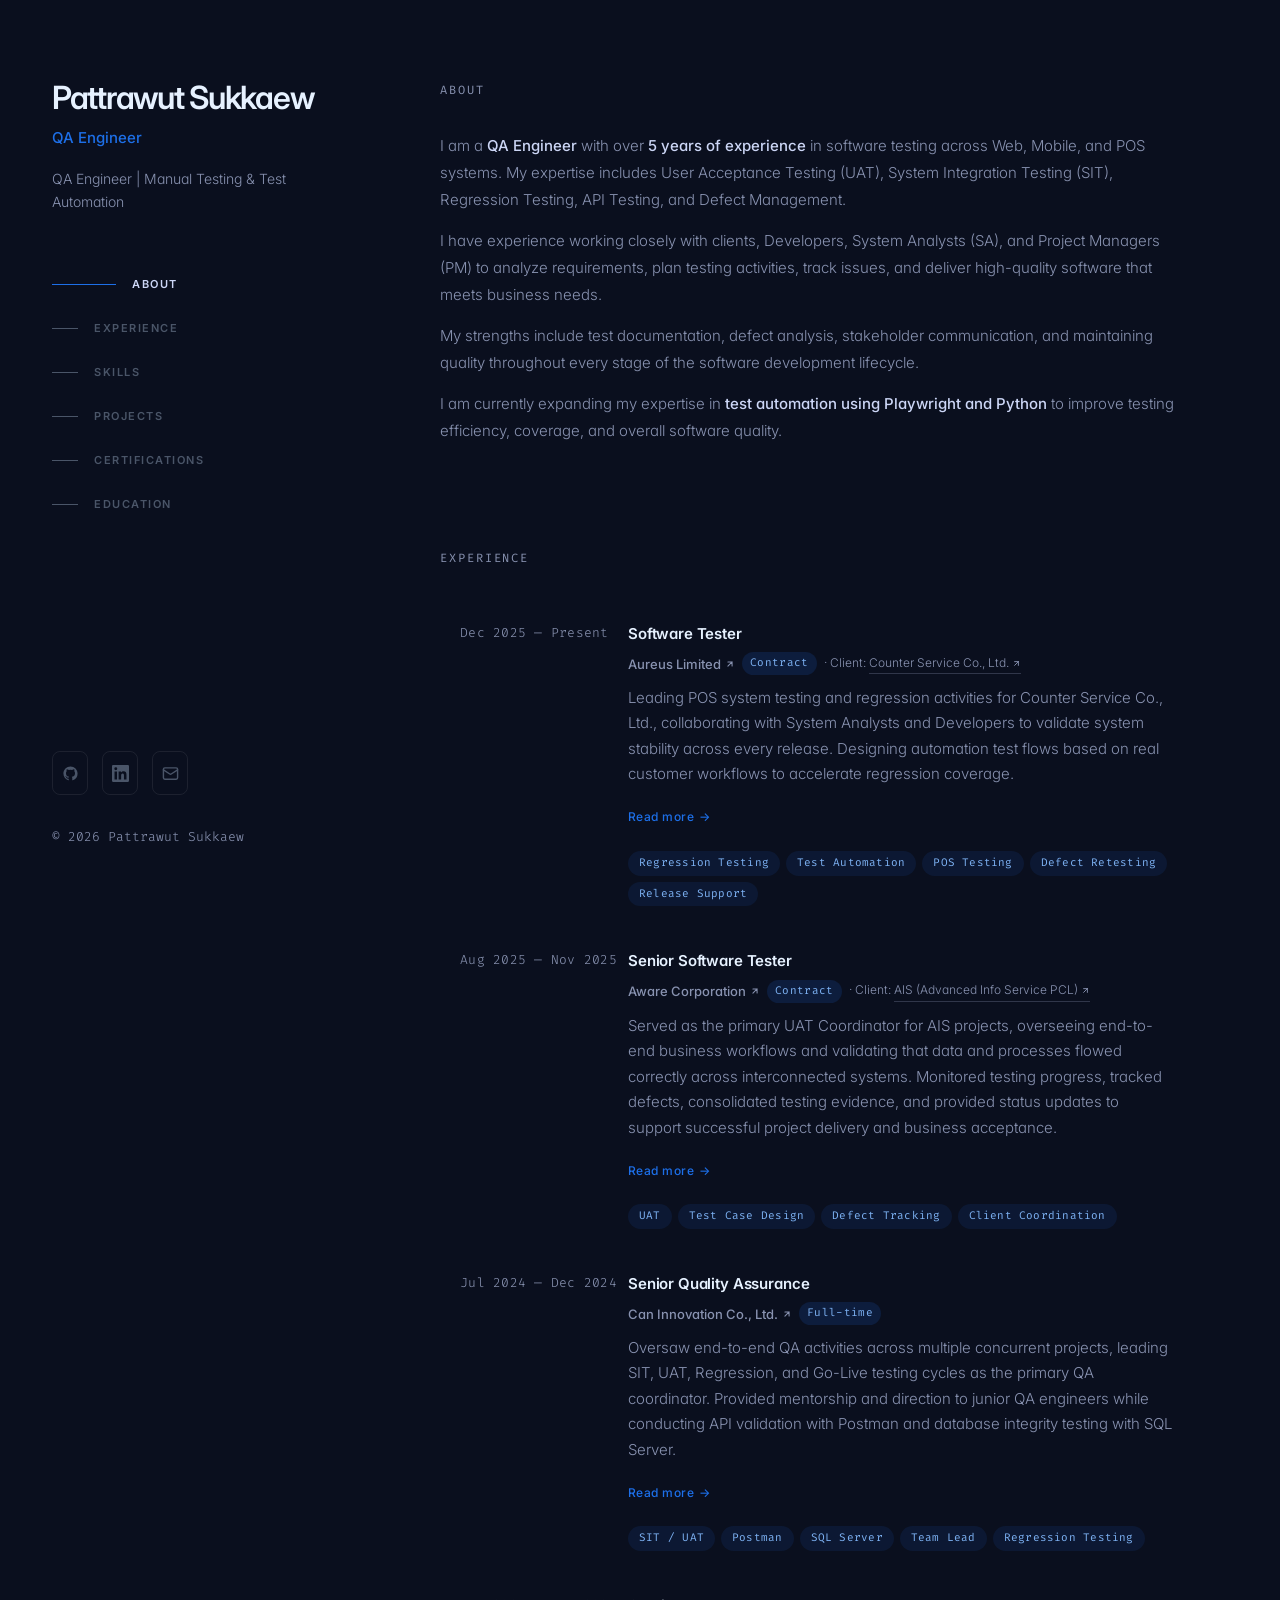
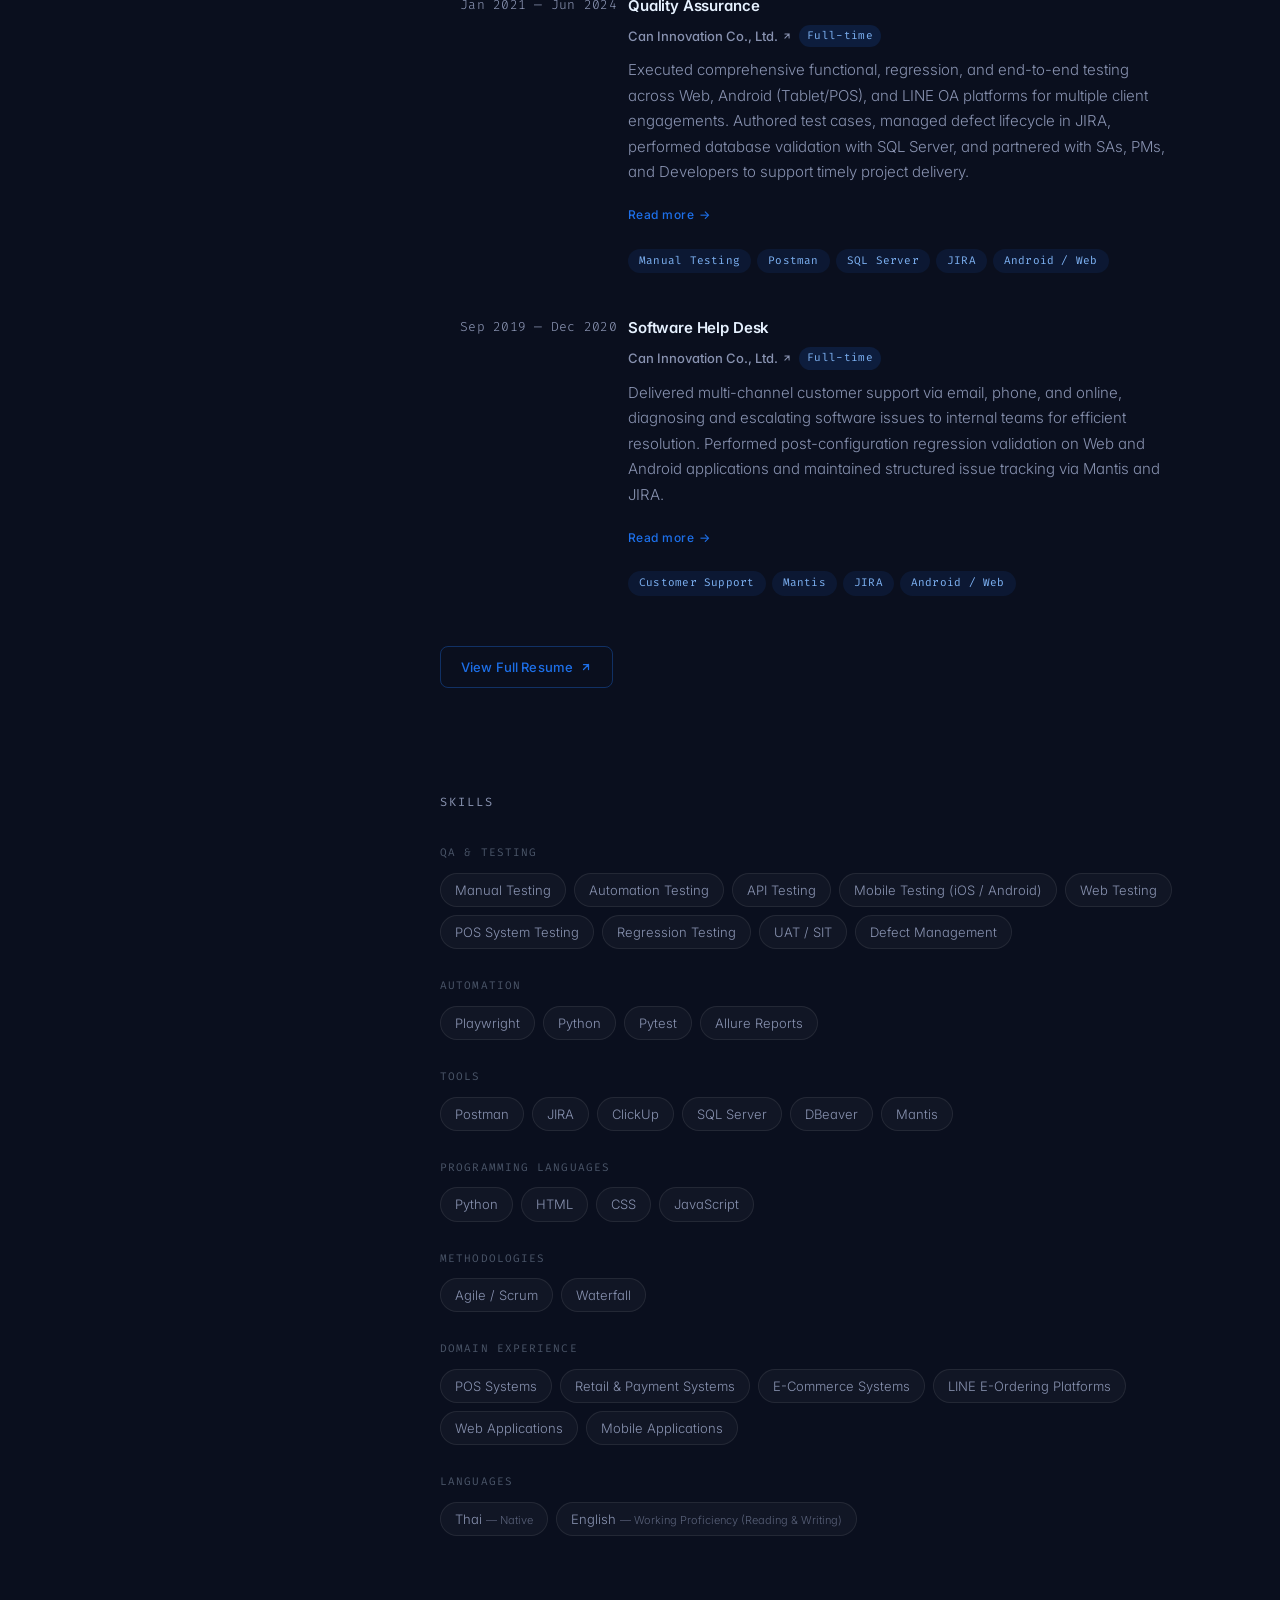
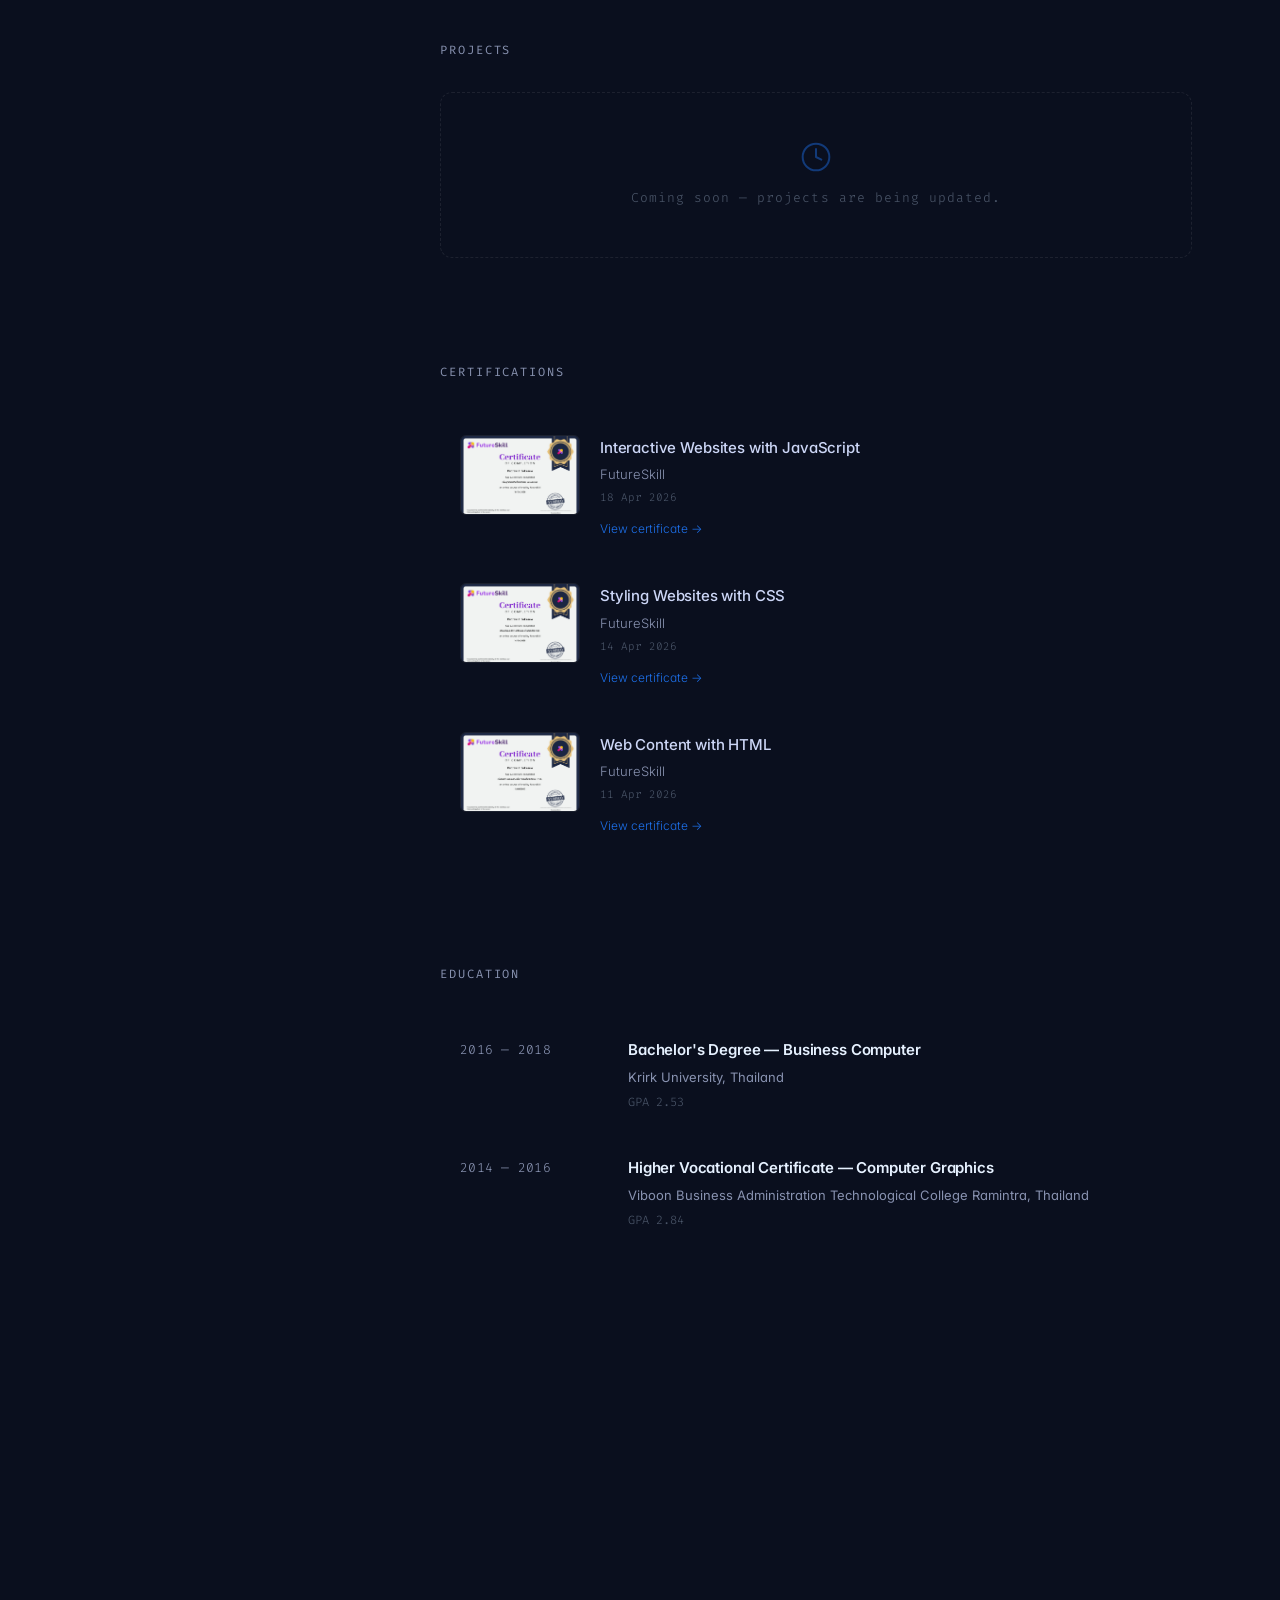
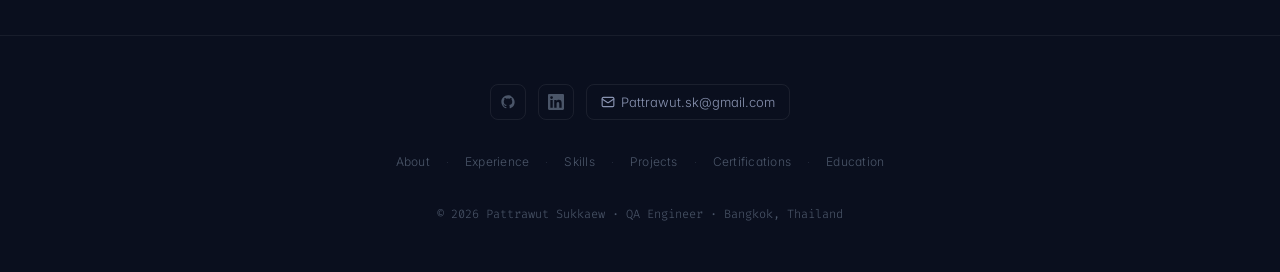
==== commit 39496f3a: "Add files via upload" ====
--- a/index.html
+++ b/index.html
@@ -1475,83 +1475,11 @@
   <!-- ─── PROJECTS ─── -->
   <section id="projects" class="section">
     <span class="sec-label">Projects</span>
-    <div class="proj-list">
-
-      <div class="proj-card" data-reveal>
-        <div class="proj-thumb" aria-hidden="true">
-          <svg width="28" height="28" viewBox="0 0 24 24" fill="none" stroke="currentColor" stroke-width="1.5" stroke-linecap="round" stroke-linejoin="round">
-            <polyline points="16 18 22 12 16 6"/><polyline points="8 6 2 12 8 18"/>
-          </svg>
-        </div>
-        <div>
-          <div class="proj-category">Test Automation</div>
-          <div class="proj-title">
-            E2E Regression Framework
-            <svg width="12" height="12" viewBox="0 0 24 24" fill="none" stroke="currentColor" stroke-width="2.5" stroke-linecap="round" stroke-linejoin="round"><path d="M7 17L17 7M17 7H7M17 7v10"/></svg>
-          </div>
-          <p class="proj-desc">Full end-to-end regression suite built with Playwright + Python using Page Object Model. Integrated with GitHub Actions CI/CD — generates HTML and Allure reports on every run.</p>
-          <div class="tags" style="margin-bottom:10px;">
-            <span class="tag">Playwright</span><span class="tag">Python</span><span class="tag">Pytest</span><span class="tag">GitHub Actions</span><span class="tag">Allure</span>
-          </div>
-          <div class="proj-links">
-            <a href="https://github.com/PattrawutSk?tab=repositories" target="_blank" rel="noopener" class="proj-link">
-              <svg width="11" height="11" viewBox="0 0 24 24" fill="currentColor"><path d="M12 2C6.477 2 2 6.484 2 12.017c0 4.425 2.865 8.18 6.839 9.504.5.092.682-.217.682-.483 0-.237-.008-.868-.013-1.703-2.782.605-3.369-1.343-3.369-1.343-.454-1.158-1.11-1.466-1.11-1.466-.908-.62.069-.608.069-.608 1.003.07 1.531 1.032 1.531 1.032.892 1.53 2.341 1.088 2.91.832.092-.647.35-1.088.636-1.338-2.22-.253-4.555-1.113-4.555-4.951 0-1.093.39-1.988 1.029-2.688-.103-.253-.446-1.272.098-2.65 0 0 .84-.27 2.75 1.026A9.564 9.564 0 0 1 12 6.844a9.59 9.59 0 0 1 2.504.337c1.909-1.296 2.747-1.027 2.747-1.027.546 1.379.202 2.398.1 2.651.64.7 1.028 1.595 1.028 2.688 0 3.848-2.339 4.695-4.566 4.943.359.309.678.92.678 1.855 0 1.338-.012 2.419-.012 2.747 0 .268.18.58.688.482A10.02 10.02 0 0 0 22 12.017C22 6.484 17.522 2 12 2z"/></svg>
-              GitHub
-            </a>
-          </div>
-        </div>
-      </div>
-
-      <div class="proj-card" data-reveal>
-        <div class="proj-thumb" aria-hidden="true">
-          <svg width="28" height="28" viewBox="0 0 24 24" fill="none" stroke="currentColor" stroke-width="1.5" stroke-linecap="round" stroke-linejoin="round">
-            <path d="M12 2a8 8 0 0 1 8 8v1l1 1-1 1v2l-1 1v1a8 8 0 0 1-16 0v-1l-1-1 1-1v-2l1-1v-1a8 8 0 0 1 8-8z"/><circle cx="12" cy="13" r="2"/>
-          </svg>
-        </div>
-        <div>
-          <div class="proj-category">AI Tool</div>
-          <div class="proj-title">
-            AI Test Case Generator
-            <svg width="12" height="12" viewBox="0 0 24 24" fill="none" stroke="currentColor" stroke-width="2.5" stroke-linecap="round" stroke-linejoin="round"><path d="M7 17L17 7M17 7H7M17 7v10"/></svg>
-          </div>
-          <p class="proj-desc">LLM-powered tool that reads user story descriptions and automatically generates structured test cases — positive, negative, and edge cases. Drastically cuts manual test-writing time.</p>
-          <div class="tags" style="margin-bottom:10px;">
-            <span class="tag">Python</span><span class="tag">OpenAI API</span><span class="tag">FastAPI</span><span class="tag">HTML / CSS / JS</span>
-          </div>
-          <div class="proj-links">
-            <a href="https://github.com/PattrawutSk?tab=repositories" target="_blank" rel="noopener" class="proj-link">
-              <svg width="11" height="11" viewBox="0 0 24 24" fill="currentColor"><path d="M12 2C6.477 2 2 6.484 2 12.017c0 4.425 2.865 8.18 6.839 9.504.5.092.682-.217.682-.483 0-.237-.008-.868-.013-1.703-2.782.605-3.369-1.343-3.369-1.343-.454-1.158-1.11-1.466-1.11-1.466-.908-.62.069-.608.069-.608 1.003.07 1.531 1.032 1.531 1.032.892 1.53 2.341 1.088 2.91.832.092-.647.35-1.088.636-1.338-2.22-.253-4.555-1.113-4.555-4.951 0-1.093.39-1.988 1.029-2.688-.103-.253-.446-1.272.098-2.65 0 0 .84-.27 2.75 1.026A9.564 9.564 0 0 1 12 6.844a9.59 9.59 0 0 1 2.504.337c1.909-1.296 2.747-1.027 2.747-1.027.546 1.379.202 2.398.1 2.651.64.7 1.028 1.595 1.028 2.688 0 3.848-2.339 4.695-4.566 4.943.359.309.678.92.678 1.855 0 1.338-.012 2.419-.012 2.747 0 .268.18.58.688.482A10.02 10.02 0 0 0 22 12.017C22 6.484 17.522 2 12 2z"/></svg>
-              GitHub
-            </a>
-          </div>
-        </div>
-      </div>
-
-      <div class="proj-card" data-reveal>
-        <div class="proj-thumb" aria-hidden="true">
-          <svg width="28" height="28" viewBox="0 0 24 24" fill="none" stroke="currentColor" stroke-width="1.5" stroke-linecap="round" stroke-linejoin="round">
-            <path d="M9 11l3 3L22 4"/><path d="M21 12v7a2 2 0 0 1-2 2H5a2 2 0 0 1-2-2V5a2 2 0 0 1 2-2h11"/>
-          </svg>
-        </div>
-        <div>
-          <div class="proj-category">API Testing</div>
-          <div class="proj-title">
-            API Regression Suite
-            <svg width="12" height="12" viewBox="0 0 24 24" fill="none" stroke="currentColor" stroke-width="2.5" stroke-linecap="round" stroke-linejoin="round"><path d="M7 17L17 7M17 7H7M17 7v10"/></svg>
-          </div>
-          <p class="proj-desc">Automated REST API test collection with environment-based configs. Runs via Newman in CI and outputs structured HTML reports. Covers auth flows, CRUD operations, and edge cases.</p>
-          <div class="tags" style="margin-bottom:10px;">
-            <span class="tag">Postman</span><span class="tag">Newman</span><span class="tag">Python</span><span class="tag">HTML Reports</span>
-          </div>
-          <div class="proj-links">
-            <a href="https://github.com/PattrawutSk?tab=repositories" target="_blank" rel="noopener" class="proj-link">
-              <svg width="11" height="11" viewBox="0 0 24 24" fill="currentColor"><path d="M12 2C6.477 2 2 6.484 2 12.017c0 4.425 2.865 8.18 6.839 9.504.5.092.682-.217.682-.483 0-.237-.008-.868-.013-1.703-2.782.605-3.369-1.343-3.369-1.343-.454-1.158-1.11-1.466-1.11-1.466-.908-.62.069-.608.069-.608 1.003.07 1.531 1.032 1.531 1.032.892 1.53 2.341 1.088 2.91.832.092-.647.35-1.088.636-1.338-2.22-.253-4.555-1.113-4.555-4.951 0-1.093.39-1.988 1.029-2.688-.103-.253-.446-1.272.098-2.65 0 0 .84-.27 2.75 1.026A9.564 9.564 0 0 1 12 6.844a9.59 9.59 0 0 1 2.504.337c1.909-1.296 2.747-1.027 2.747-1.027.546 1.379.202 2.398.1 2.651.64.7 1.028 1.595 1.028 2.688 0 3.848-2.339 4.695-4.566 4.943.359.309.678.92.678 1.855 0 1.338-.012 2.419-.012 2.747 0 .268.18.58.688.482A10.02 10.02 0 0 0 22 12.017C22 6.484 17.522 2 12 2z"/></svg>
-              GitHub
-            </a>
-          </div>
-        </div>
-      </div>
-
+    <div style="display:flex;flex-direction:column;align-items:center;justify-content:center;padding:48px 24px;gap:14px;border:1px dashed rgba(255,255,255,0.08);border-radius:12px;" data-reveal>
+      <svg width="32" height="32" viewBox="0 0 24 24" fill="none" stroke="rgba(29,111,232,0.45)" stroke-width="1.5" stroke-linecap="round" stroke-linejoin="round">
+        <circle cx="12" cy="12" r="10"/><polyline points="12 6 12 12 16 14"/>
+      </svg>
+      <p style="font-family:var(--mono);font-size:13px;color:var(--faint);letter-spacing:0.08em;">Coming soon — projects are being updated.</p>
     </div>
   </section>
 
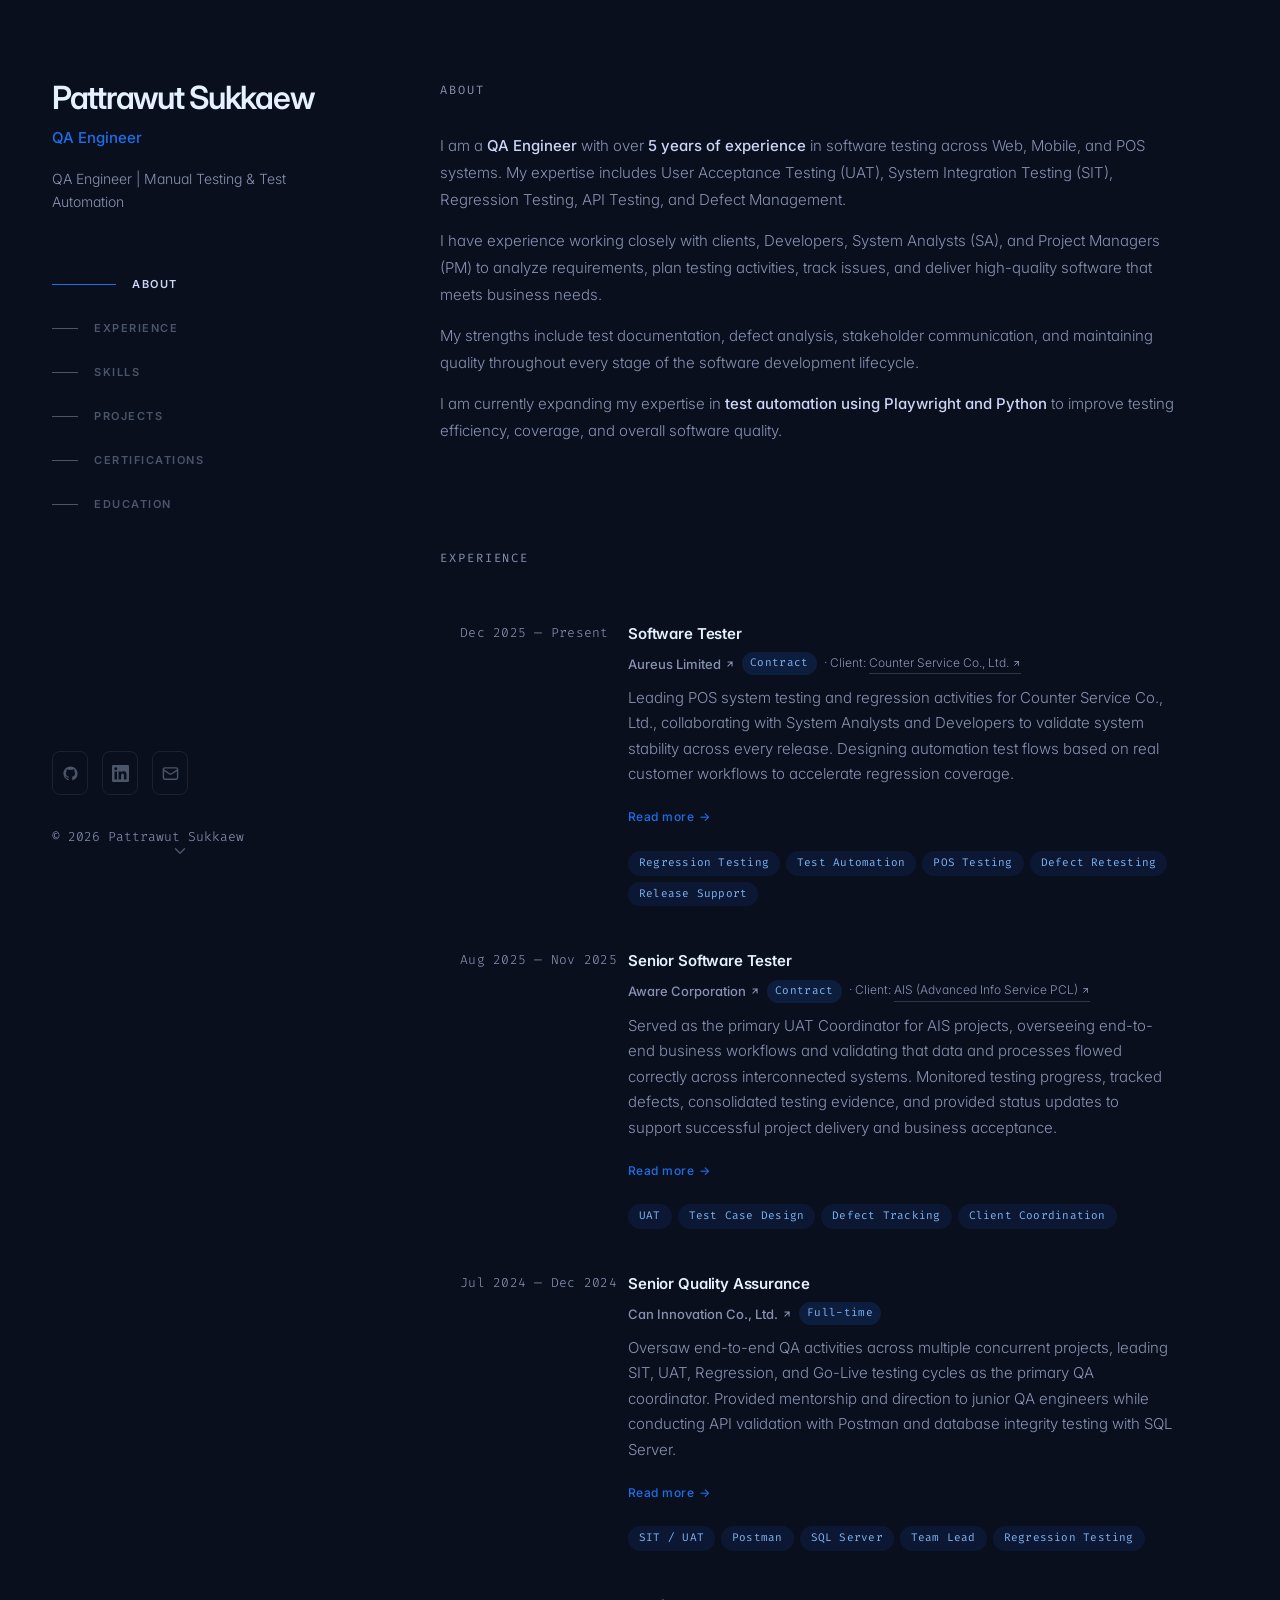
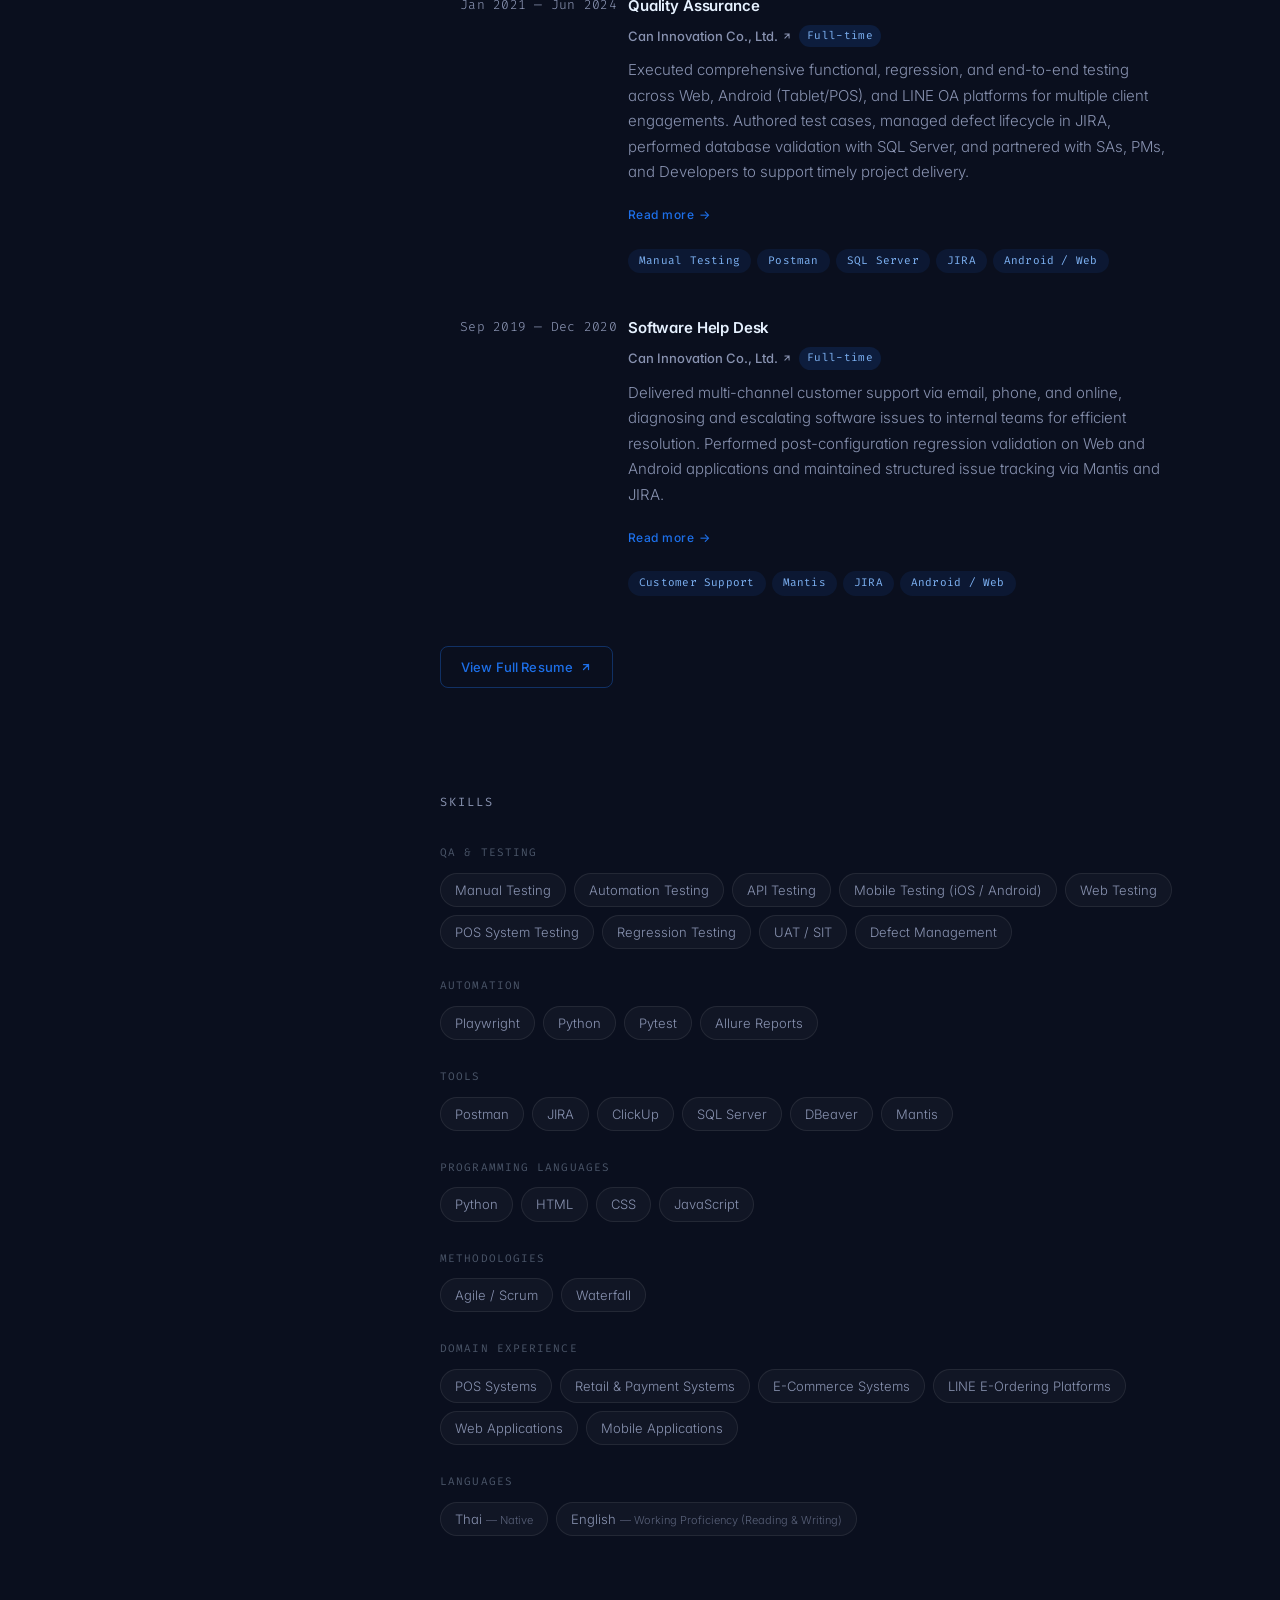
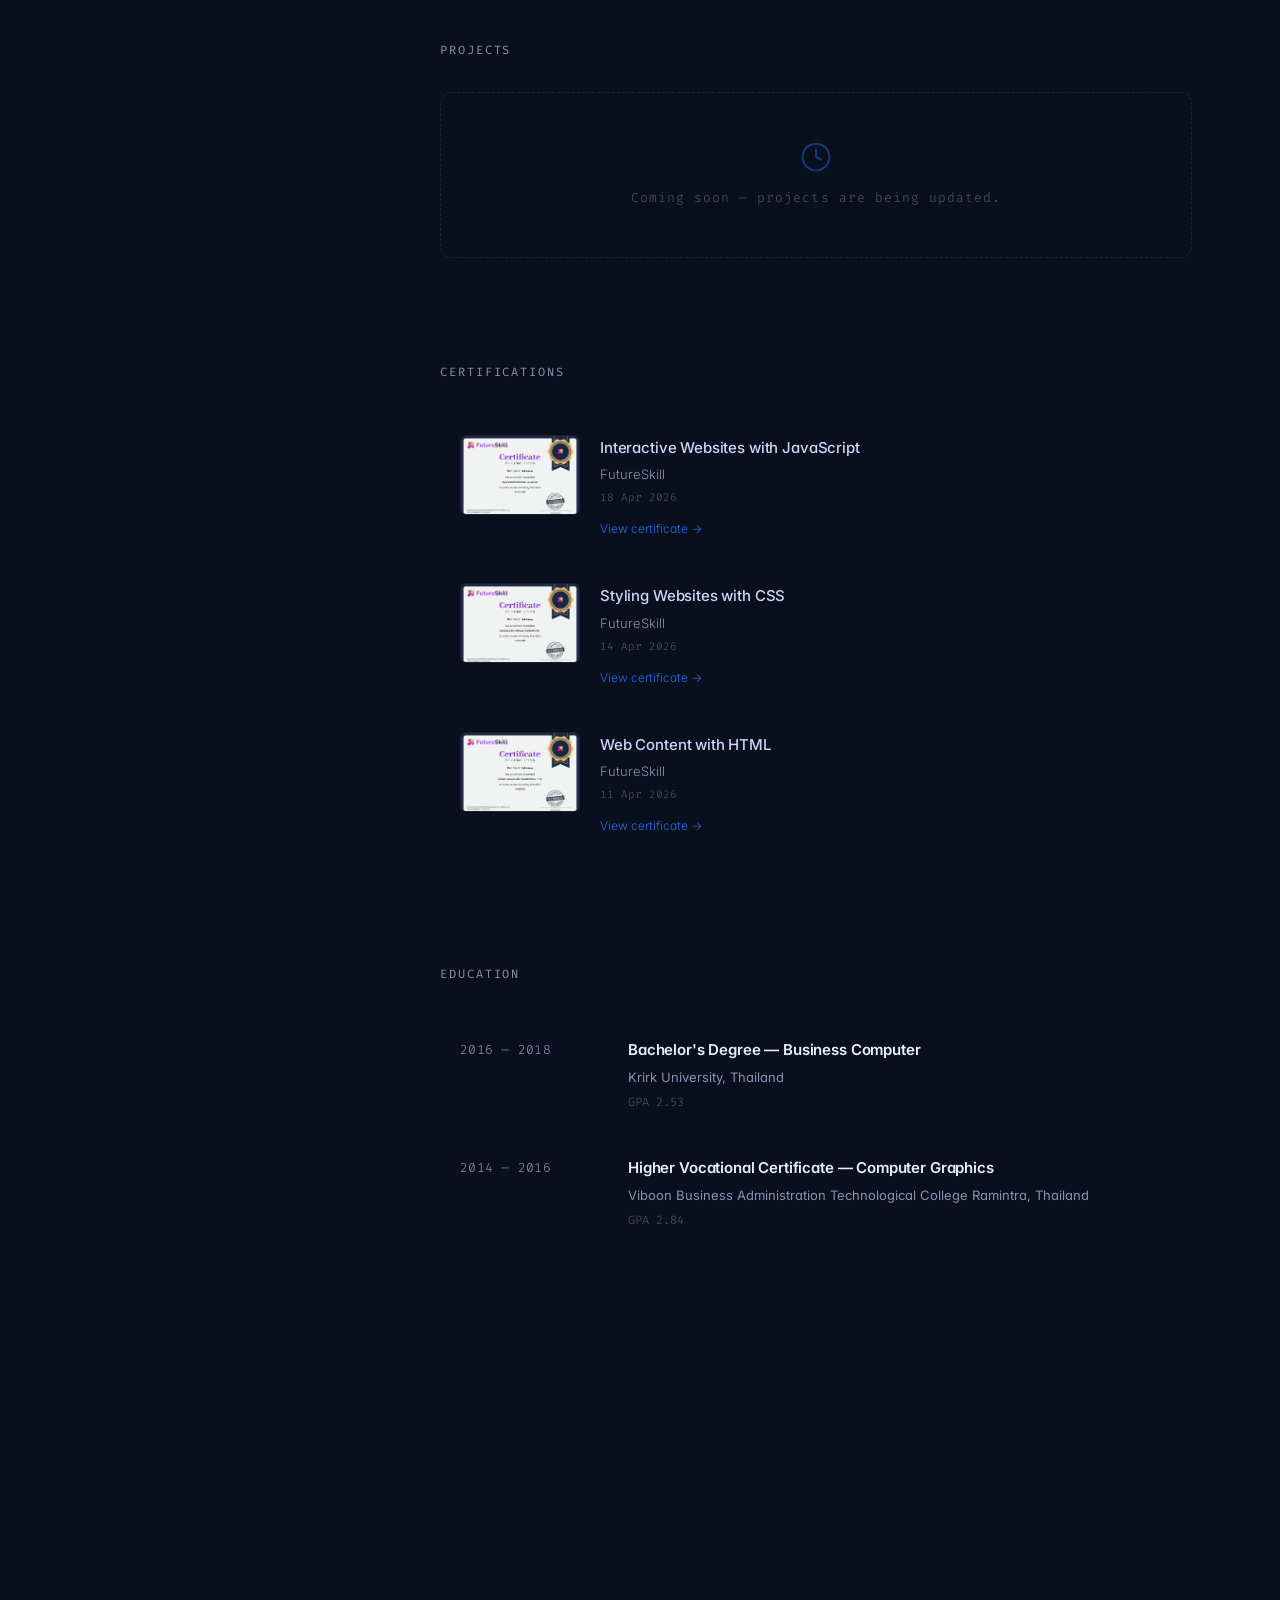
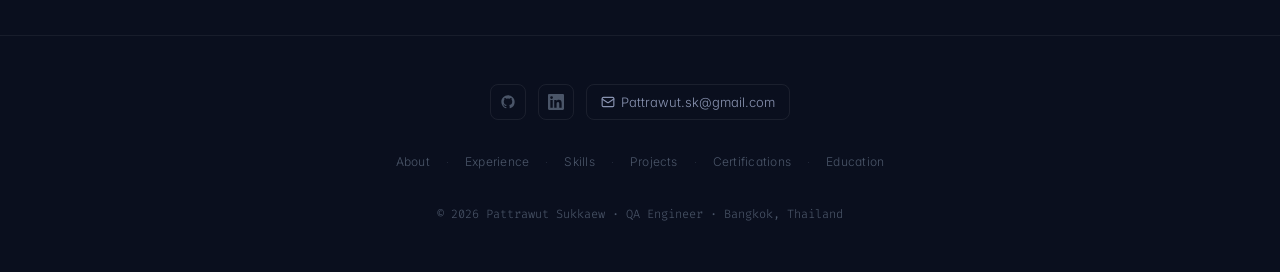
==== commit 865192cb: "Add files via upload" ====
--- a/index.html
+++ b/index.html
@@ -38,7 +38,7 @@
      RESET
   ═══════════════════════════════════════════════════════ */
   *, *::before, *::after { box-sizing: border-box; margin: 0; padding: 0; }
-  html { scroll-behavior: smooth; }
+  html { scroll-behavior: smooth; overflow-x: hidden; }
   body {
     background: var(--bg);
     color: var(--text);
@@ -1017,7 +1017,10 @@
       padding: 48px 24px 32px;
       align-items: center;
       text-align: center;
-      overflow: visible;
+      overflow: hidden;
+      min-width: 0;
+      max-width: 100%;
+      width: 100%;
     }
     .avail-badge {
       justify-content: center;
@@ -1030,25 +1033,24 @@
       margin-bottom: 28px;
     }
 
-    /* Nav becomes a horizontal scrollable strip */
+    /* Nav wraps into a centered grid so all items are always visible */
     .panel-nav {
       flex-direction: row;
-      flex-wrap: nowrap;
-      overflow-x: auto;
-      scrollbar-width: none;
+      flex-wrap: wrap;
+      justify-content: center;
       gap: 0;
-      justify-content: flex-start;
       width: 100%;
+      max-width: 100%;
+      min-width: 0;
       padding-bottom: 4px;
       flex: none;
       margin-bottom: 24px;
     }
-    .panel-nav::-webkit-scrollbar { display: none; }
     .nav-item {
       flex-direction: column;
       align-items: center;
       gap: 6px;
-      padding: 8px 14px;
+      padding: 6px 12px;
       white-space: nowrap;
       font-size: 10px;
     }
@@ -1065,9 +1067,11 @@
       margin-top: 8px;
     }
 
-    .right-panel  { padding: 40px 24px 80px; }
+    .right-panel  { padding: 40px 24px 80px; min-width: 0; max-width: 100%; width: 100%; }
     .exp-card     { grid-template-columns: 1fr; gap: 0; }
     .exp-period   { padding-top: 0; margin-bottom: 4px; }
+    .edu-card     { grid-template-columns: 1fr; gap: 0; }
+    .edu-period   { padding-top: 0; margin-bottom: 4px; }
     .proj-card    { grid-template-columns: 1fr; }
     .proj-thumb   { width: 100%; height: 56px; }
     .cert-card    { flex-direction: column; }
@@ -1079,11 +1083,97 @@
     .modal-title  { font-size: 16px; }
   }
 
+  /* ═══════════════════════════════════════════════════════
+     SCROLL DOWN INDICATOR
+  ═══════════════════════════════════════════════════════ */
+  .scroll-down {
+    position: absolute;
+    bottom: 32px;
+    left: 50%;
+    transform: translateX(-50%);
+    display: flex;
+    flex-direction: column;
+    align-items: center;
+    gap: 6px;
+    color: var(--faint);
+    font-family: var(--mono);
+    font-size: 10px;
+    letter-spacing: 0.12em;
+    text-transform: uppercase;
+    cursor: pointer;
+    border: none;
+    background: none;
+    padding: 8px;
+    opacity: 1;
+    transition: opacity 0.4s ease, color 0.2s;
+    animation: scrollHint 0.8s ease 1.2s both;
+    z-index: 5;
+  }
+  .scroll-down:hover { color: var(--accent); }
+  .scroll-down svg {
+    animation: bounce 1.6s ease-in-out infinite;
+  }
+  @keyframes bounce {
+    0%, 100% { transform: translateY(0); }
+    50%       { transform: translateY(6px); }
+  }
+  @keyframes scrollHint {
+    from { opacity: 0; transform: translateX(-50%) translateY(8px); }
+    to   { opacity: 1; transform: translateX(-50%) translateY(0); }
+  }
+  .scroll-down.hidden {
+    opacity: 0;
+    pointer-events: none;
+  }
+
+  /* On mobile the left panel is not viewport-height, so hide the absolute arrow
+     and show an inline version below the header instead */
+  @media (max-width: 768px) {
+    .scroll-down-desktop { display: none; }
+    .scroll-down-mobile {
+      display: flex;
+      justify-content: center;
+      margin: 4px 0 8px;
+    }
+    .scroll-down-mobile button {
+      display: flex;
+      flex-direction: column;
+      align-items: center;
+      gap: 5px;
+      color: var(--faint);
+      font-family: var(--mono);
+      font-size: 10px;
+      letter-spacing: 0.12em;
+      text-transform: uppercase;
+      cursor: pointer;
+      border: none;
+      background: none;
+      padding: 8px;
+      opacity: 1;
+      transition: opacity 0.4s ease, color 0.2s;
+      animation: scrollHintMobile 0.8s ease 1.2s both;
+    }
+    .scroll-down-mobile button:hover { color: var(--accent); }
+    .scroll-down-mobile svg { animation: bounce 1.6s ease-in-out infinite; }
+    .scroll-down-mobile.hidden { opacity: 0; pointer-events: none; }
+    @keyframes scrollHintMobile {
+      from { opacity: 0; transform: translateY(8px); }
+      to   { opacity: 1; transform: translateY(0); }
+    }
+  }
+  @media (min-width: 769px) {
+    .scroll-down-mobile { display: none; }
+  }
+
   @media (max-width: 480px) {
-    .panel-role   { font-size: 14px; }
-    .section      { margin-bottom: 72px; }
-    .send-btn     { width: 100%; justify-content: center; }
-    .modal-card   { padding: 20px; max-height: 90vh; }
+    .panel-role    { font-size: 14px; }
+    .panel-tagline { margin-bottom: 20px; font-size: 13px; }
+    .left-panel    { padding: 36px 20px 24px; }
+    .section       { margin-bottom: 56px; scroll-margin-top: 56px; }
+    .right-panel   { padding: 32px 20px 64px; }
+    .exp-card      { padding: 14px 0; }
+    .send-btn      { width: 100%; justify-content: center; }
+    .modal-card    { padding: 20px; max-height: 90vh; }
   }
   </style>
 </head>
@@ -1181,7 +1271,23 @@
     <p class="footer-text">© <span class="yr"></span> Pattrawut Sukkaew</p>
   </div>
 
+  <!-- Scroll down arrow — desktop (absolute positioned inside sticky panel) -->
+  <button class="scroll-down scroll-down-desktop" id="scroll-down-btn" aria-label="Scroll down">
+    <svg width="18" height="18" viewBox="0 0 24 24" fill="none" stroke="currentColor" stroke-width="2" stroke-linecap="round" stroke-linejoin="round">
+      <polyline points="6 9 12 15 18 9"/>
+    </svg>
+  </button>
+
 </aside>
+
+<!-- Scroll down arrow — mobile (inline below header) -->
+<div class="scroll-down-mobile" id="scroll-down-mobile">
+  <button id="scroll-down-btn-mobile" aria-label="Scroll down">
+    <svg width="18" height="18" viewBox="0 0 24 24" fill="none" stroke="currentColor" stroke-width="2" stroke-linecap="round" stroke-linejoin="round">
+      <polyline points="6 9 12 15 18 9"/>
+    </svg>
+  </button>
+</div>
 
 <!-- ══════════════════════════════════════════════
      RIGHT PANEL
@@ -1775,6 +1881,29 @@
    YEAR
 ══════════════════════════════════════════════ */
 document.querySelectorAll('.yr').forEach(el => el.textContent = new Date().getFullYear());
+
+/* ══════════════════════════════════════════════
+   SCROLL DOWN INDICATOR
+══════════════════════════════════════════════ */
+const scrollDownBtns = [
+  document.getElementById('scroll-down-btn'),
+  document.getElementById('scroll-down-btn-mobile'),
+].filter(Boolean);
+
+const scrollDownMobileWrap = document.getElementById('scroll-down-mobile');
+
+scrollDownBtns.forEach(btn => {
+  btn.addEventListener('click', () => {
+    document.getElementById('about')
+      ?.scrollIntoView({ behavior: 'smooth', block: 'start' });
+  });
+});
+
+window.addEventListener('scroll', () => {
+  const past = window.scrollY > 80;
+  document.getElementById('scroll-down-btn')?.classList.toggle('hidden', past);
+  if (scrollDownMobileWrap) scrollDownMobileWrap.classList.toggle('hidden', past);
+}, { passive: true });
 </script>
 </body>
 </html>
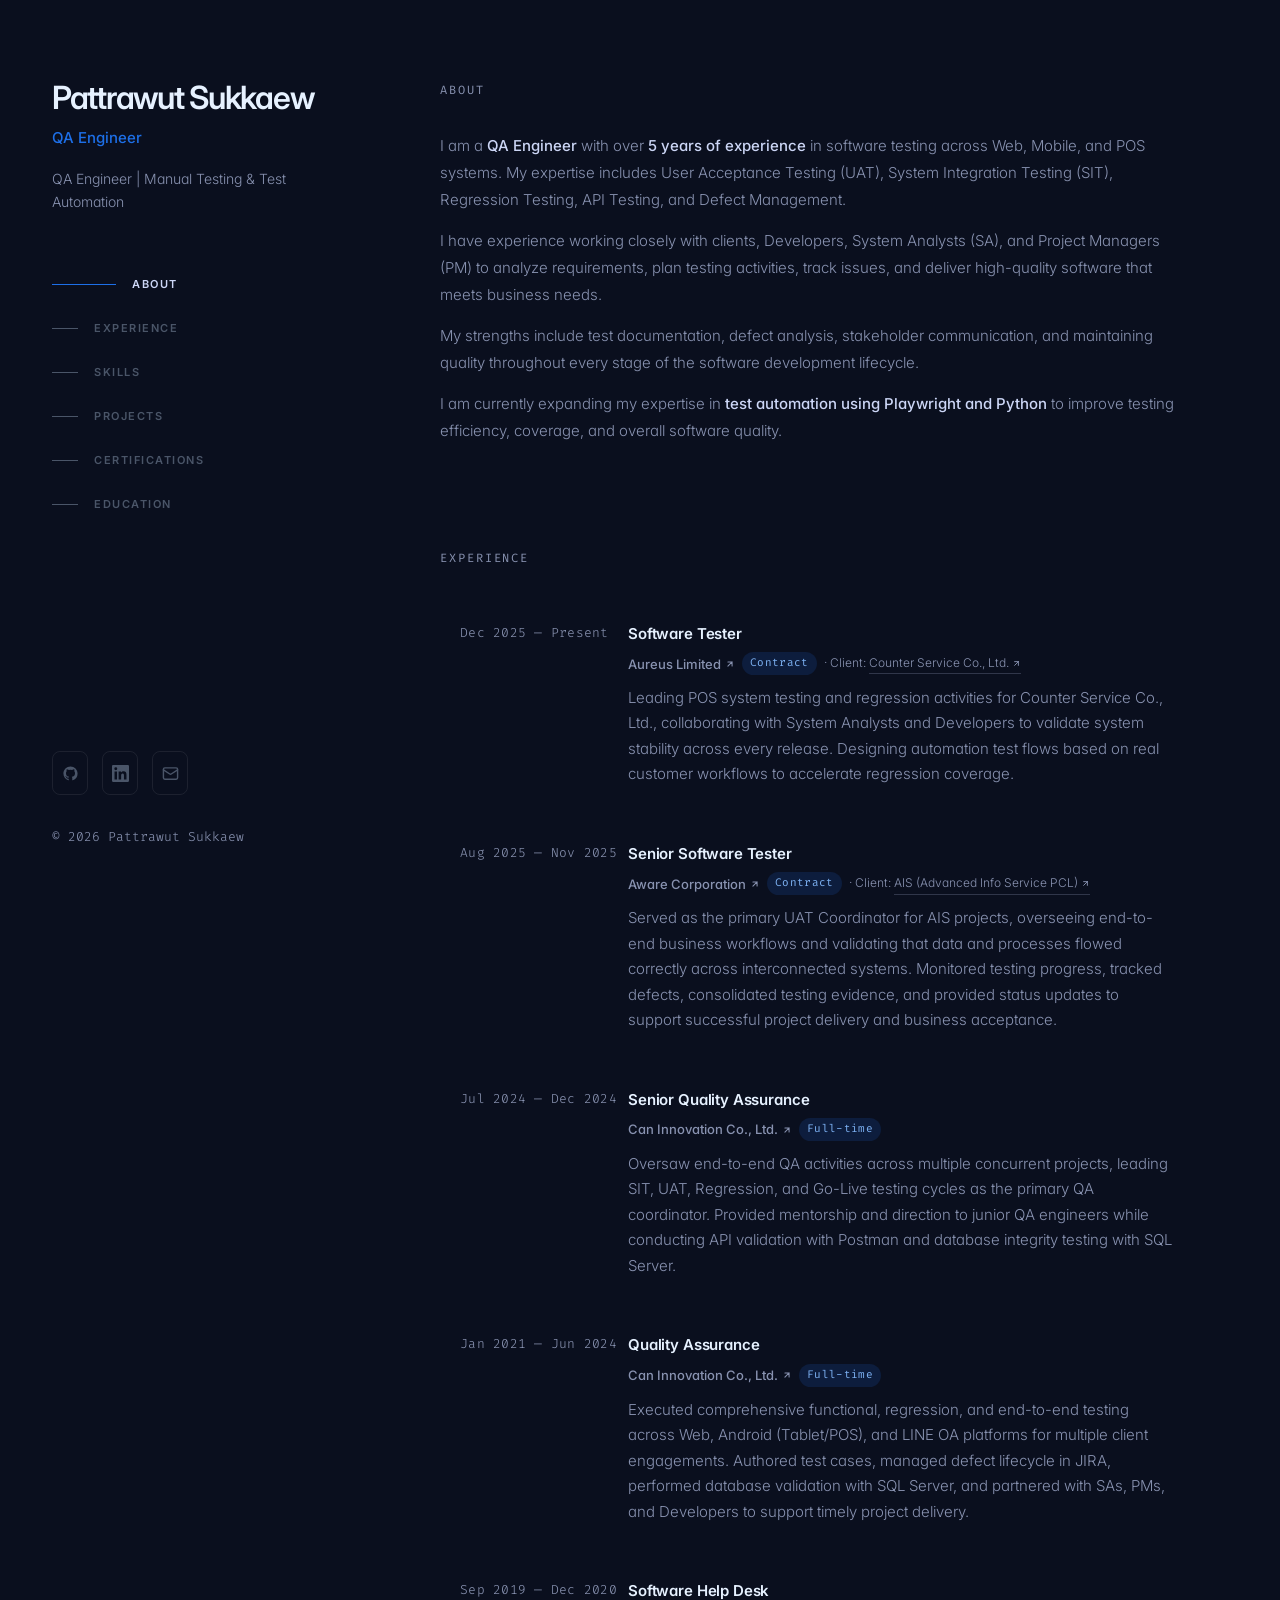
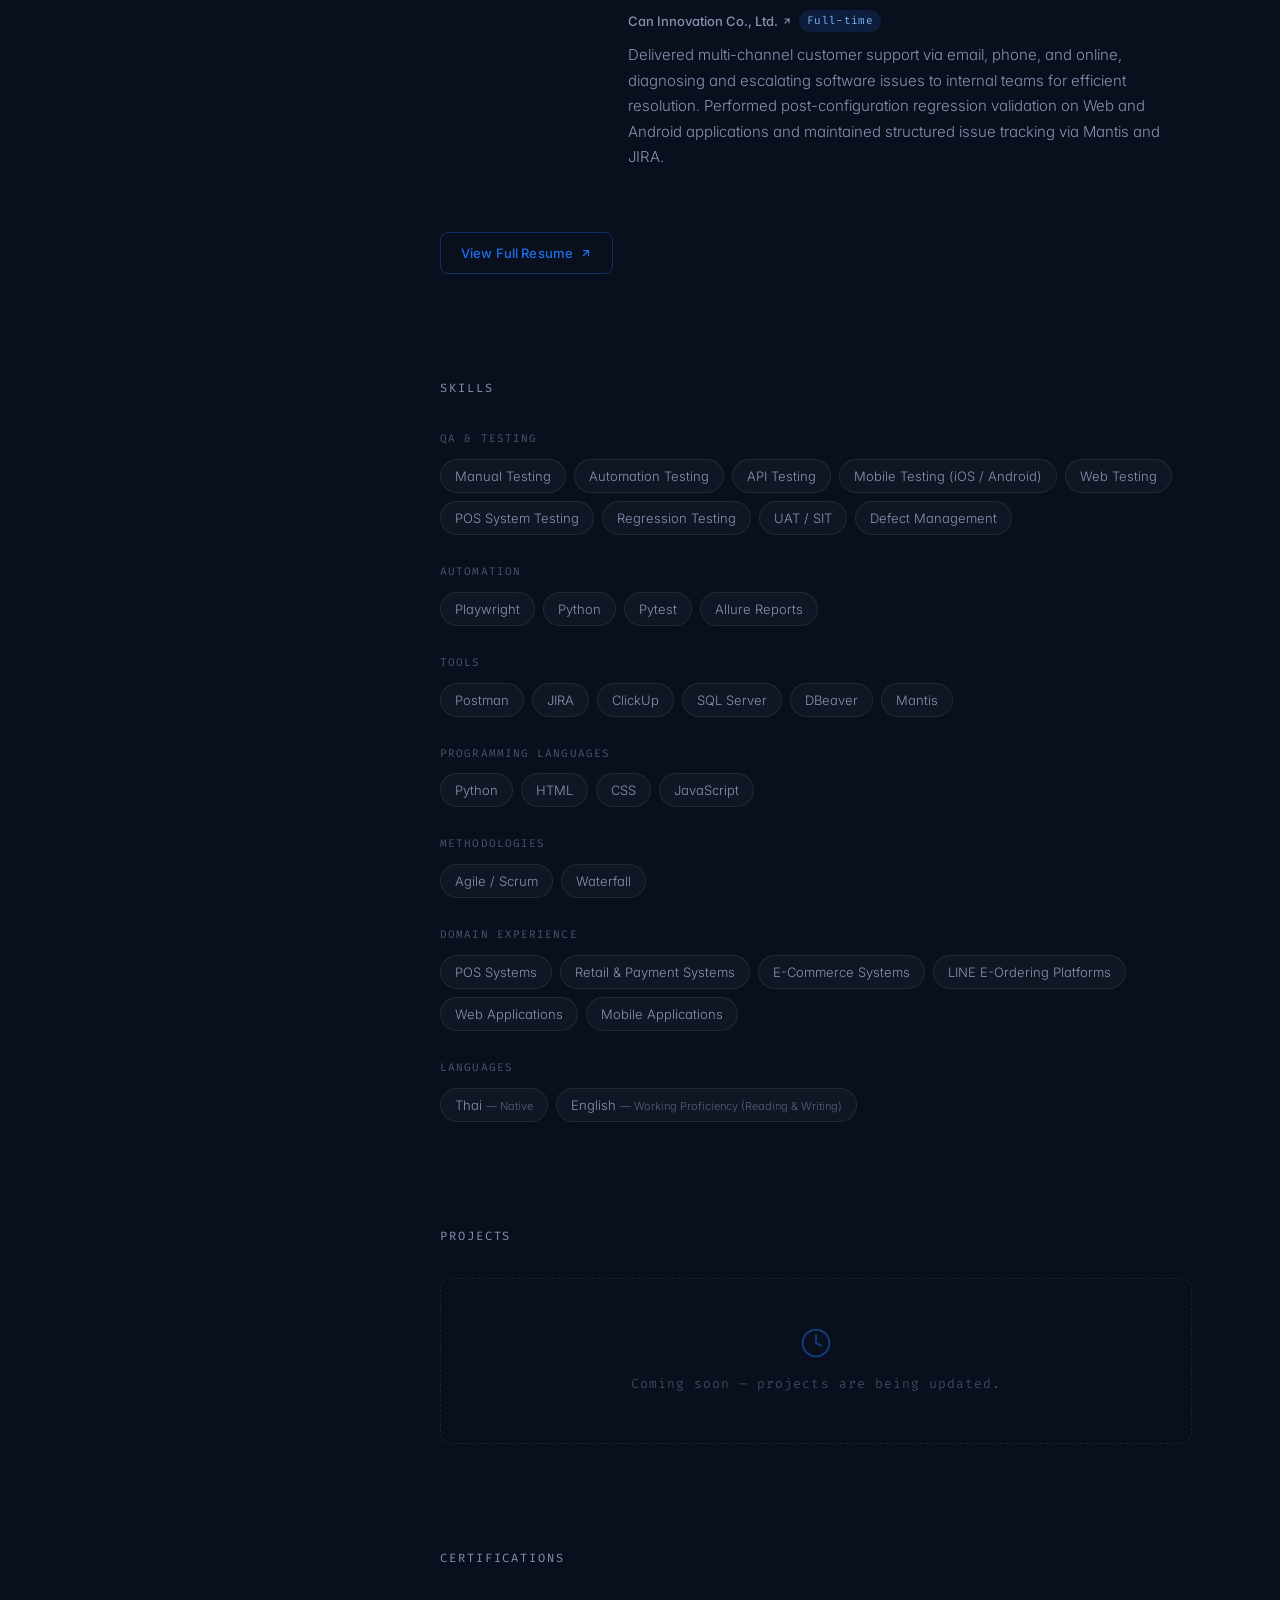
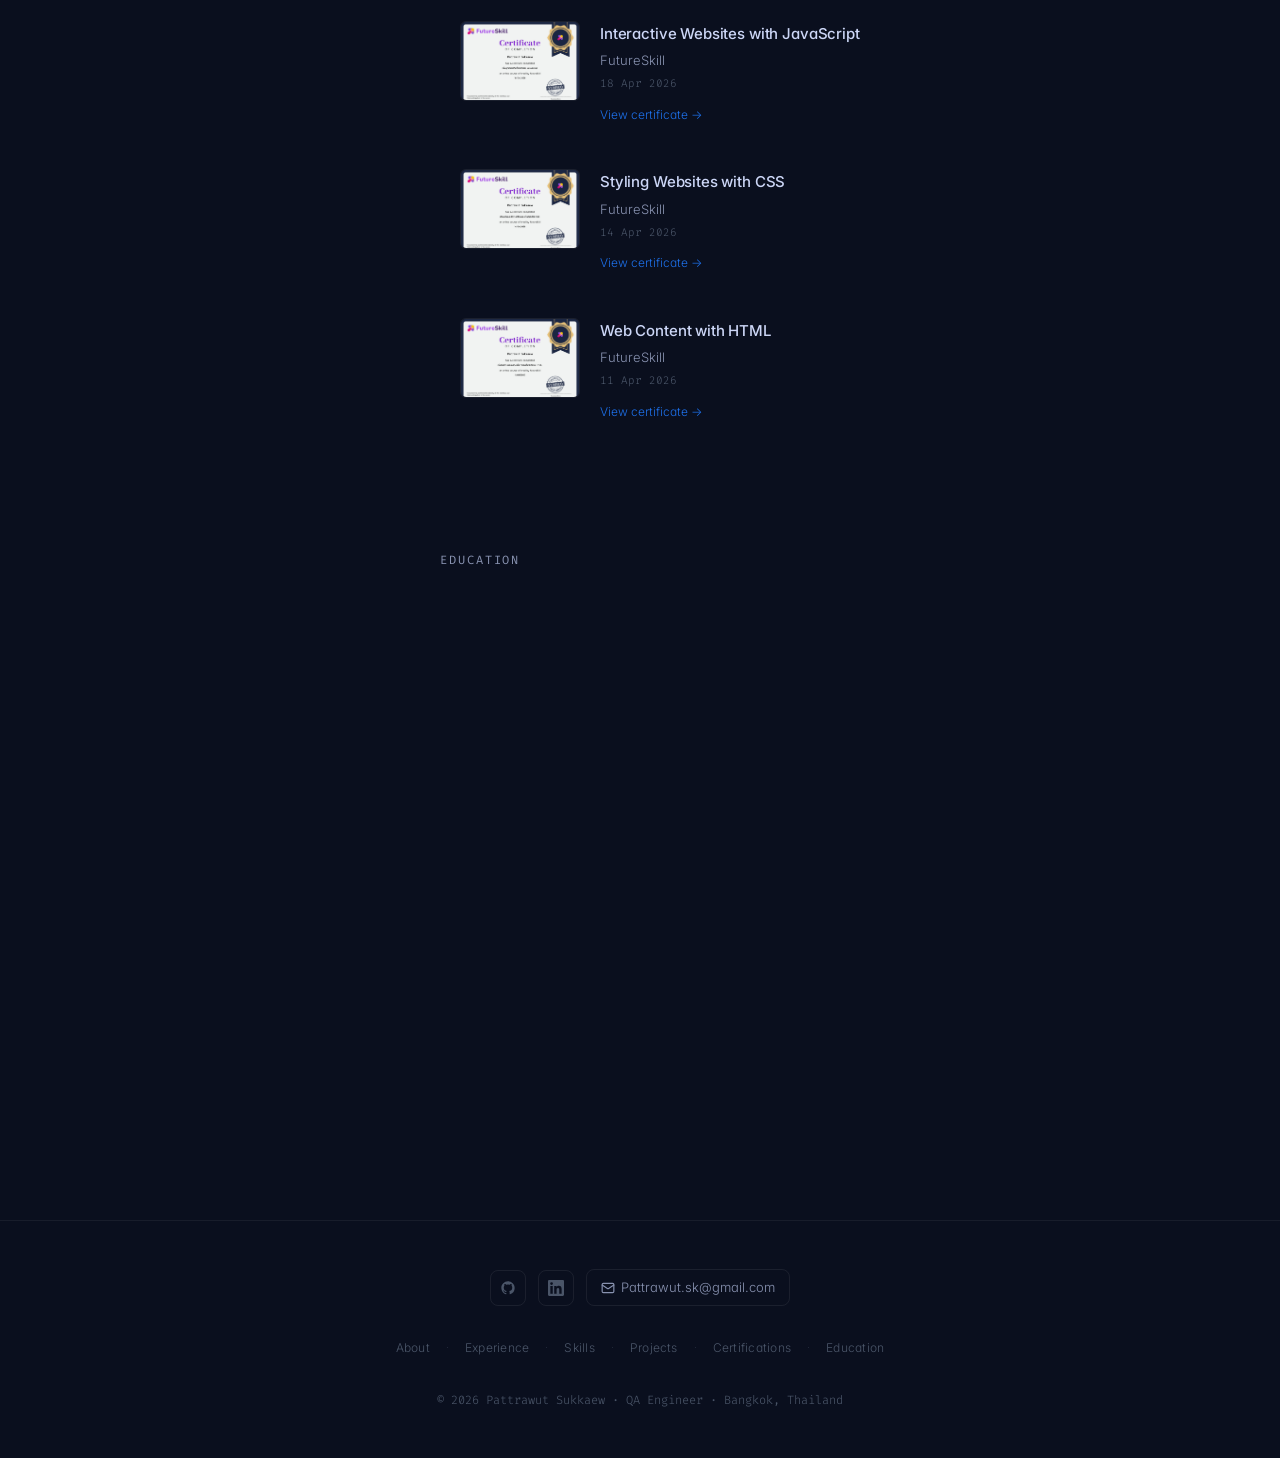
==== commit 494f28f0: "Add files via upload" ====
--- a/index.html
+++ b/index.html
@@ -278,9 +278,13 @@
     padding: 20px;
     border-radius: 12px;
     margin-bottom: 2px;
-    transition: background 0.25s var(--ease);
-  }
-  .exp-card:hover { background: var(--hover-bg); }
+    transition: background 0.25s var(--ease), box-shadow 0.25s var(--ease);
+  }
+  .exp-card:hover {
+    background: rgba(29,111,232,0.14);
+    box-shadow: 0 0 0 1px rgba(29,111,232,0.30),
+                0 10px 36px rgba(29,111,232,0.28);
+  }
 
   /* Period — left column */
   .exp-period {
@@ -342,6 +346,19 @@
   .exp-client {
     font-size: 12px;
     color: var(--muted);
+  }
+  /* Client links — same accent hover as company links (Aureus / Aware) */
+  .exp-client-link {
+    display: inline-flex;
+    align-items: center;
+    gap: 3px;
+    color: inherit;
+    border-bottom: 1px solid rgba(136,146,176,0.3);
+    transition: color 0.2s, border-color 0.2s;
+  }
+  .exp-client-link:hover {
+    color: var(--accent);
+    border-bottom-color: rgba(29,111,232,0.5);
   }
 
   /* Summary description — 2-3 sentences, no clamp needed */
@@ -1161,8 +1178,11 @@
       to   { opacity: 1; transform: translateY(0); }
     }
   }
+  /* The scroll-down arrow is only useful as a scroll hint on phones.
+     Hide it on tablets and desktops for a cleaner left-panel layout. */
   @media (min-width: 769px) {
-    .scroll-down-mobile { display: none; }
+    .scroll-down-mobile  { display: none; }
+    .scroll-down-desktop { display: none; }
   }
 
   @media (max-width: 480px) {
@@ -1340,19 +1360,11 @@
               <svg width="10" height="10" viewBox="0 0 24 24" fill="none" stroke="currentColor" stroke-width="2.5" stroke-linecap="round" stroke-linejoin="round"><path d="M7 17L17 7M17 7H7M17 7v10"/></svg>
             </a>
             <span class="emp-badge">Contract</span>
-            <span class="exp-client"> · Client: <a href="https://www.counterservice.co.th/en" target="_blank" rel="noopener" style="color:inherit;border-bottom:1px solid rgba(136,146,176,0.3);transition:border-color 0.2s;display:inline-flex;align-items:center;gap:3px;">Counter Service Co., Ltd.<svg width="9" height="9" viewBox="0 0 24 24" fill="none" stroke="currentColor" stroke-width="2.5" stroke-linecap="round" stroke-linejoin="round"><path d="M7 17L17 7M17 7H7M17 7v10"/></svg></a></span>
+            <span class="exp-client"> · Client: <a href="https://www.counterservice.co.th/en" target="_blank" rel="noopener" class="exp-client-link">Counter Service Co., Ltd.<svg width="9" height="9" viewBox="0 0 24 24" fill="none" stroke="currentColor" stroke-width="2.5" stroke-linecap="round" stroke-linejoin="round"><path d="M7 17L17 7M17 7H7M17 7v10"/></svg></a></span>
           </div>
           <div class="exp-desc-wrap">
             <p class="exp-desc">Leading POS system testing and regression activities for Counter Service Co., Ltd., collaborating with System Analysts and Developers to validate system stability across every release. Designing automation test flows based on real customer workflows to accelerate regression coverage.</p>
             <div class="exp-full-desc">Design and execute test cases for system testing activities. Perform Regression Testing and Defect Retesting to ensure stability after fixes. Support deployment and production release activities. Test POS systems and related workflows. Develop automation testing flows based on customer workflows. Work directly with System Analysts, Developers, and related teams throughout the testing process.</div>
-            <button class="read-more-btn">Read more <span aria-hidden="true">→</span></button>
-          </div>
-          <div class="tags">
-            <span class="tag">Regression Testing</span>
-            <span class="tag">Test Automation</span>
-            <span class="tag">POS Testing</span>
-            <span class="tag">Defect Retesting</span>
-            <span class="tag">Release Support</span>
           </div>
         </div>
       </div>
@@ -1373,18 +1385,11 @@
               <svg width="10" height="10" viewBox="0 0 24 24" fill="none" stroke="currentColor" stroke-width="2.5" stroke-linecap="round" stroke-linejoin="round"><path d="M7 17L17 7M17 7H7M17 7v10"/></svg>
             </a>
             <span class="emp-badge">Contract</span>
-            <span class="exp-client"> · Client: <a href="https://www.ais.th/en/consumers" target="_blank" rel="noopener" style="color:inherit;border-bottom:1px solid rgba(136,146,176,0.3);transition:border-color 0.2s;display:inline-flex;align-items:center;gap:3px;">AIS (Advanced Info Service PCL)<svg width="9" height="9" viewBox="0 0 24 24" fill="none" stroke="currentColor" stroke-width="2.5" stroke-linecap="round" stroke-linejoin="round"><path d="M7 17L17 7M17 7H7M17 7v10"/></svg></a></span>
+            <span class="exp-client"> · Client: <a href="https://www.ais.th/en/consumers" target="_blank" rel="noopener" class="exp-client-link">AIS (Advanced Info Service PCL)<svg width="9" height="9" viewBox="0 0 24 24" fill="none" stroke="currentColor" stroke-width="2.5" stroke-linecap="round" stroke-linejoin="round"><path d="M7 17L17 7M17 7H7M17 7v10"/></svg></a></span>
           </div>
           <div class="exp-desc-wrap">
             <p class="exp-desc">Served as the primary UAT Coordinator for AIS projects, overseeing end-to-end business workflows and validating that data and processes flowed correctly across interconnected systems. Monitored testing progress, tracked defects, consolidated testing evidence, and provided status updates to support successful project delivery and business acceptance.</p>
             <div class="exp-full-desc">Prepared and maintained Test Cases, User Journey documents, and testing documentation. Conducted UAT sessions with clients and coordinated testing activities with third-party teams. Tracked defects, followed up on resolutions, and reported daily progress to the Team Leader. Managed UAT data, evidence, and documentation to ensure quality and traceability. Collaborated with Tester teams and Business Analysts (BA) from various system modules to ensure smooth UAT execution and end-to-end workflow validation.</div>
-            <button class="read-more-btn">Read more <span aria-hidden="true">→</span></button>
-          </div>
-          <div class="tags">
-            <span class="tag">UAT</span>
-            <span class="tag">Test Case Design</span>
-            <span class="tag">Defect Tracking</span>
-            <span class="tag">Client Coordination</span>
           </div>
         </div>
       </div>
@@ -1409,14 +1414,6 @@
           <div class="exp-desc-wrap">
             <p class="exp-desc">Oversaw end-to-end QA activities across multiple concurrent projects, leading SIT, UAT, Regression, and Go-Live testing cycles as the primary QA coordinator. Provided mentorship and direction to junior QA engineers while conducting API validation with Postman and database integrity testing with SQL Server.</p>
             <div class="exp-full-desc">Managed QA activities across multiple concurrent projects, ensuring testing timelines, release readiness, and overall product quality. Planned testing scope, test strategy, and execution activities for SIT, UAT, Regression Testing, and Go-Live phases. Acted as the primary QA coordinator for UAT sessions conducted both online and on-site, ensuring testing activities were executed according to project plans. Assigned tasks, provided guidance, and mentored junior QA team members to improve testing quality and team performance. Analyzed defects, project risks, and testing impacts to improve system stability and release confidence. Performed API testing using Postman and validated database integrity using Microsoft SQL Server. Utilized Selenium to support automation and regression testing activities, improving testing efficiency and coverage. Collaborated closely with System Analysts (SA), Project Managers (PM), Developers, and Business Teams to drive testing execution and ensure successful project delivery and release readiness.</div>
-            <button class="read-more-btn">Read more <span aria-hidden="true">→</span></button>
-          </div>
-          <div class="tags">
-            <span class="tag">SIT / UAT</span>
-            <span class="tag">Postman</span>
-            <span class="tag">SQL Server</span>
-            <span class="tag">Team Lead</span>
-            <span class="tag">Regression Testing</span>
           </div>
         </div>
       </div>
@@ -1441,14 +1438,6 @@
           <div class="exp-desc-wrap">
             <p class="exp-desc">Executed comprehensive functional, regression, and end-to-end testing across Web, Android (Tablet/POS), and LINE OA platforms for multiple client engagements. Authored test cases, managed defect lifecycle in JIRA, performed database validation with SQL Server, and partnered with SAs, PMs, and Developers to support timely project delivery.</p>
             <div class="exp-full-desc">Performed Functional, User Journey, E2E, SIT, UAT, Retesting, and Regression Testing for Web, Android (Tablet/POS), and LINE OA systems. Prepared Test Cases, Test Scripts, Scenarios, and Reports. Tracked defects via JIRA and coordinated fixes with Developers. Performed API Testing with Postman and validated database data using SQL Server. Worked directly with SA, PM, and Developers to clarify requirements, validate fixes, and support testing activities.</div>
-            <button class="read-more-btn">Read more <span aria-hidden="true">→</span></button>
-          </div>
-          <div class="tags">
-            <span class="tag">Manual Testing</span>
-            <span class="tag">Postman</span>
-            <span class="tag">SQL Server</span>
-            <span class="tag">JIRA</span>
-            <span class="tag">Android / Web</span>
           </div>
         </div>
       </div>
@@ -1473,13 +1462,6 @@
           <div class="exp-desc-wrap">
             <p class="exp-desc">Delivered multi-channel customer support via email, phone, and online, diagnosing and escalating software issues to internal teams for efficient resolution. Performed post-configuration regression validation on Web and Android applications and maintained structured issue tracking via Mantis and JIRA.</p>
             <div class="exp-full-desc">Provided customer support via email, phone, and online channels. Analyzed and troubleshot reported issues. Coordinated with internal teams to resolve issues efficiently. Tested Web and Android applications after configuration updates before customer deployment. Tracked issues using Mantis and JIRA. Prepared weekly, monthly, quarterly, and yearly issue summary reports.</div>
-            <button class="read-more-btn">Read more <span aria-hidden="true">→</span></button>
-          </div>
-          <div class="tags">
-            <span class="tag">Customer Support</span>
-            <span class="tag">Mantis</span>
-            <span class="tag">JIRA</span>
-            <span class="tag">Android / Web</span>
           </div>
         </div>
       </div>
@@ -1488,7 +1470,7 @@
 
     <!-- Resume CTA -->
     <div class="resume-cta" data-reveal>
-      <a href="assets/cv-pattrawut-sukkaew.pdf" target="_blank" rel="noopener" class="resume-btn">
+      <a href="resume.html" target="_blank" rel="noopener" class="resume-btn">
         View Full Resume
         <svg width="12" height="12" viewBox="0 0 24 24" fill="none" stroke="currentColor" stroke-width="2.5" stroke-linecap="round" stroke-linejoin="round"><path d="M7 17L17 7M17 7H7M17 7v10"/></svg>
       </a>
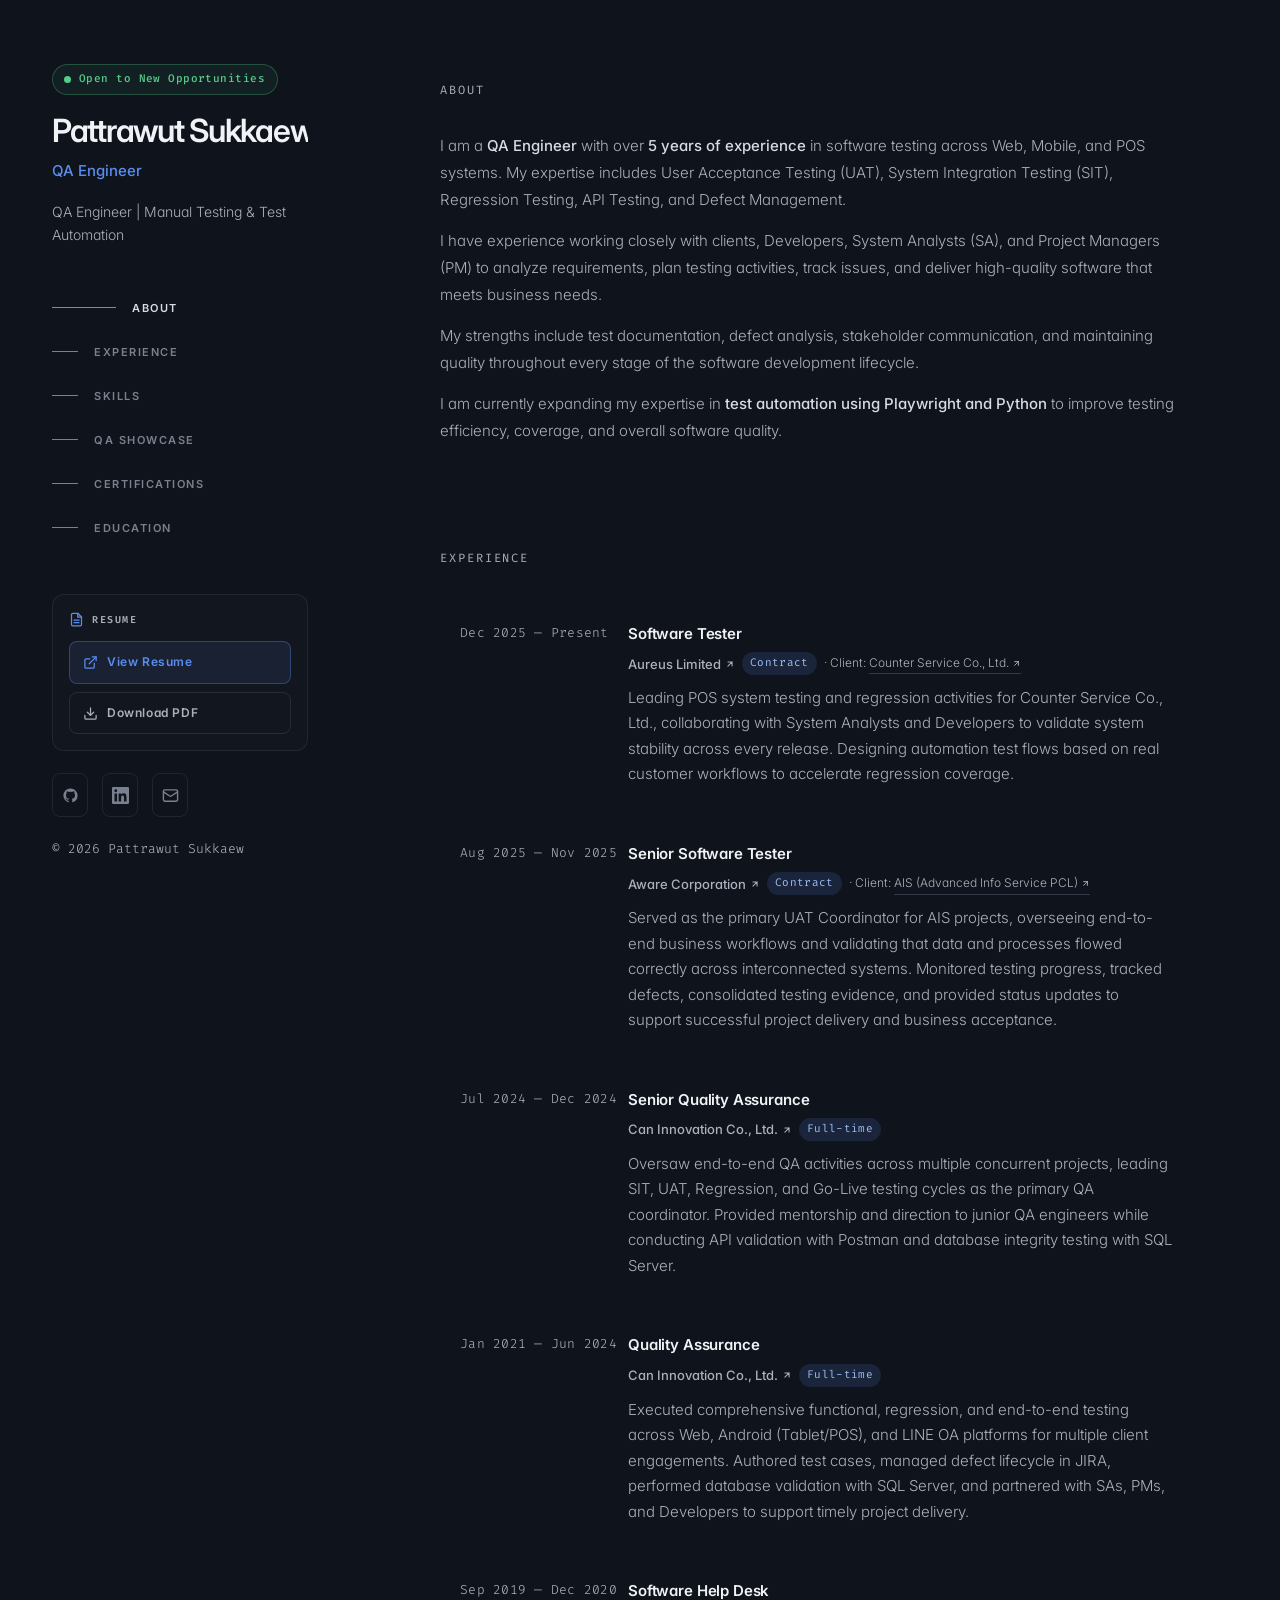
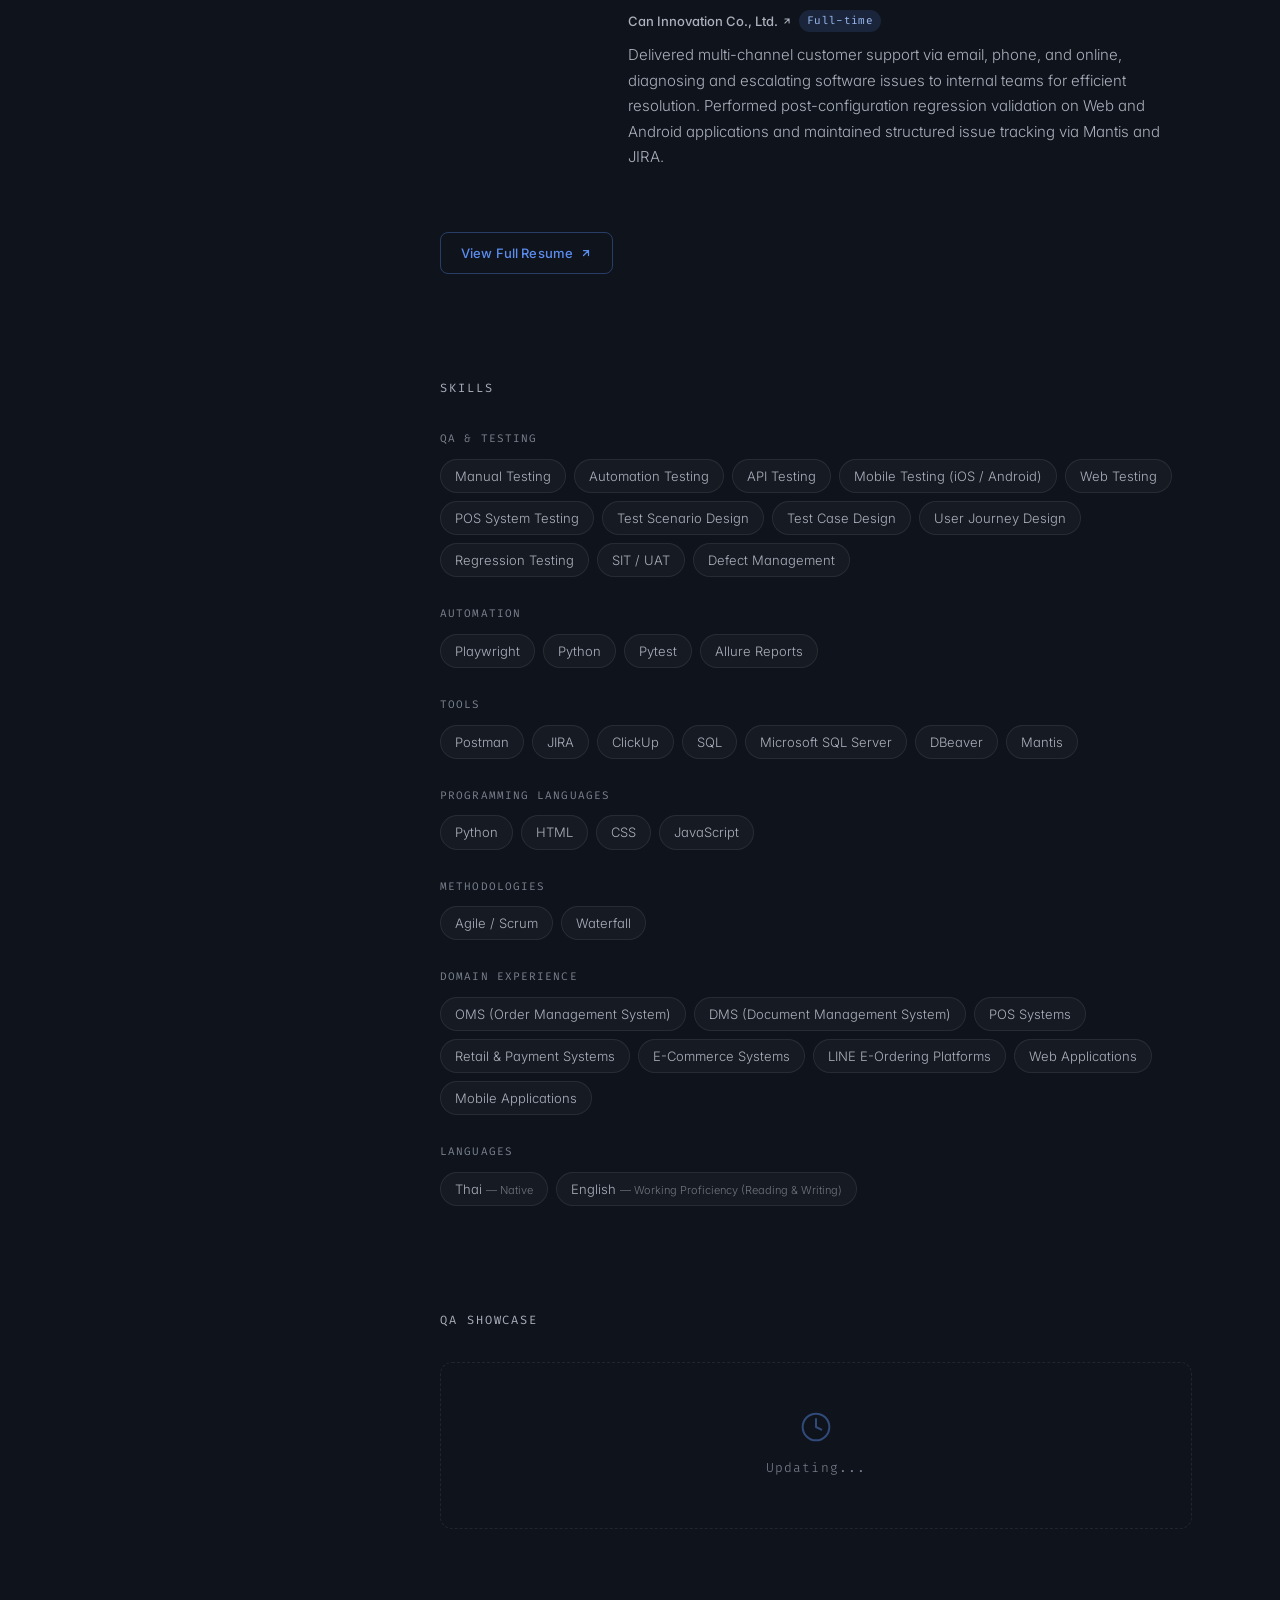
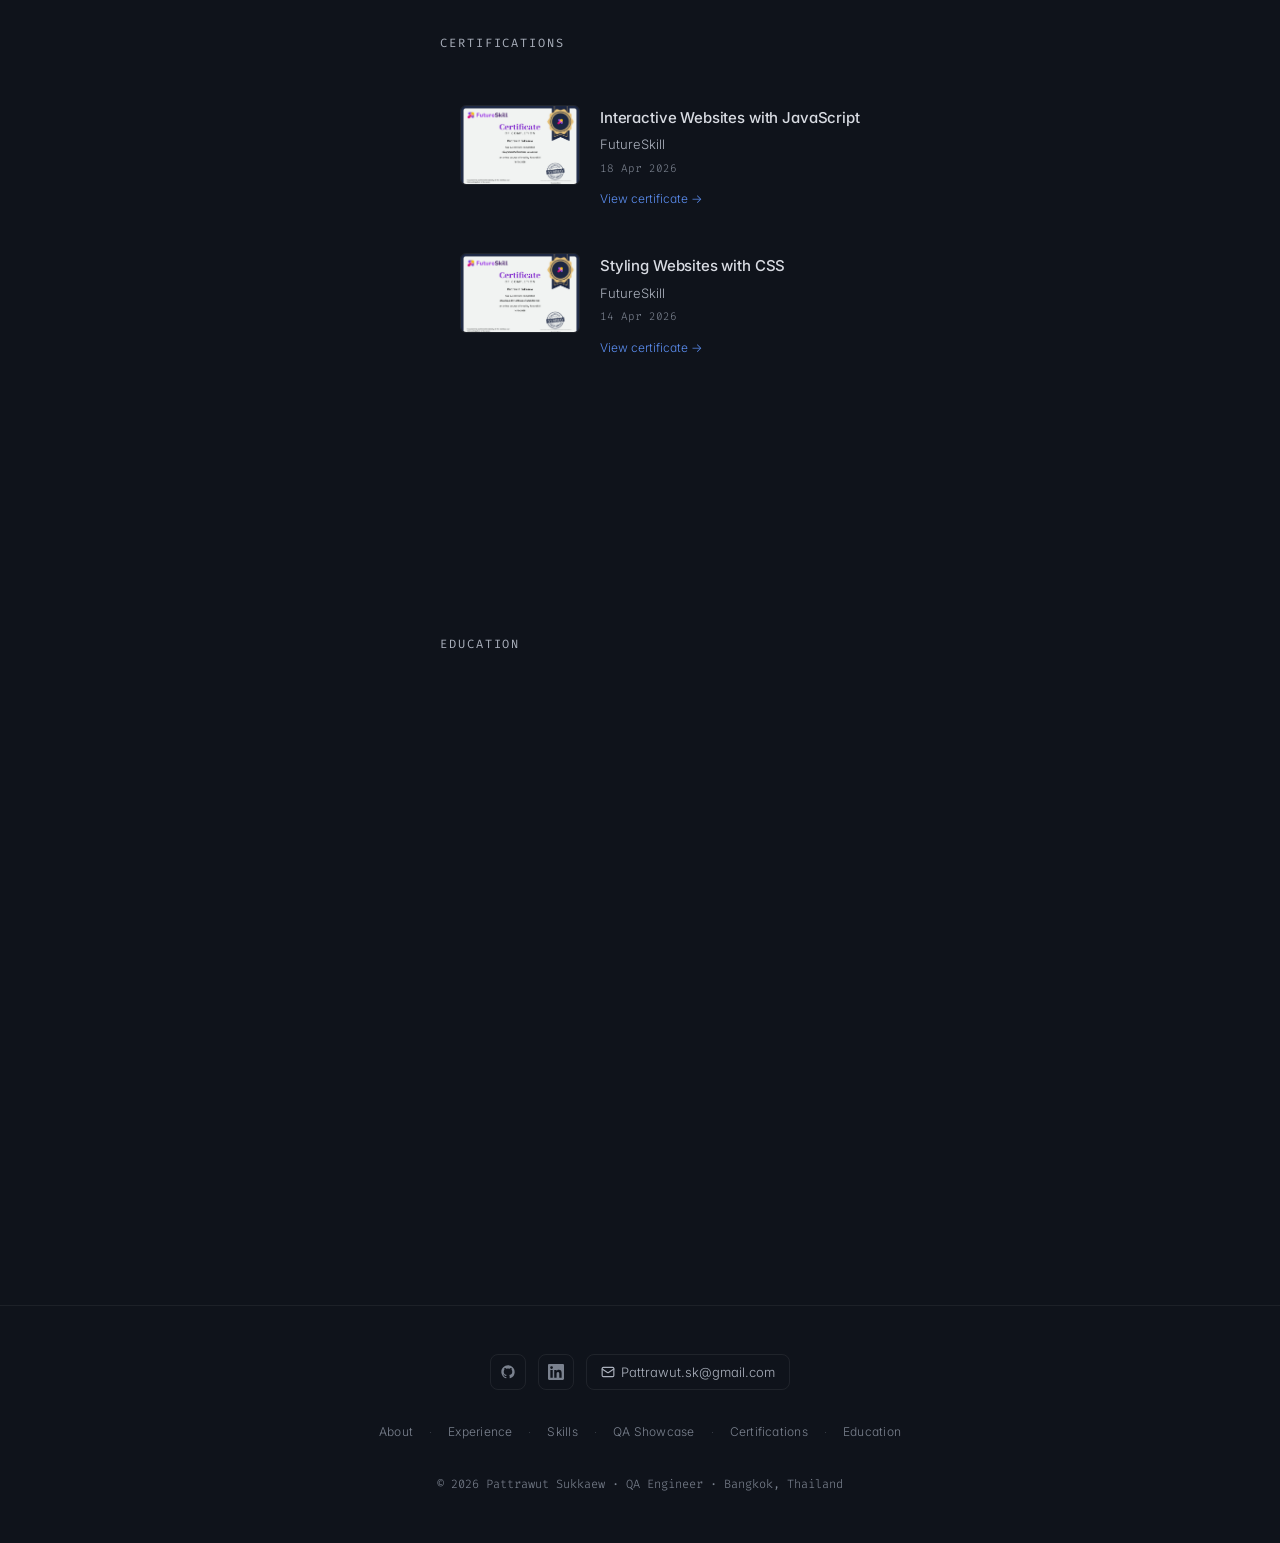
==== commit cd67ddef: "Add files via upload" ====
--- a/index.html
+++ b/index.html
@@ -18,17 +18,17 @@
      TOKENS
   ═══════════════════════════════════════════════════════ */
   :root {
-    --bg:         #0a0f1e;
-    --text:       #ccd6f6;
-    --white:      #e6f1ff;
-    --muted:      #8892b0;
-    --faint:      #4a5568;
-    --accent:     #1D6FE8;
-    --accent-dim: rgba(29,111,232,0.08);
-    --hover-bg:   rgba(29,111,232,0.06);
-    --tag-bg:     rgba(29,111,232,0.10);
-    --tag-text:   #7eb3f5;
-    --green:      #4ade80;
+    --bg:         #0f131b;
+    --text:       #d8dbe2;
+    --white:      #f0f2f6;
+    --muted:      #aab0bc;
+    --faint:      #7a818e;
+    --accent:     #5B8DEF;
+    --accent-dim: rgba(91,141,239,0.10);
+    --hover-bg:   rgba(91,141,239,0.07);
+    --tag-bg:     rgba(91,141,239,0.12);
+    --tag-text:   #9dbdf5;
+    --green:      #56cc88;
     --sans: 'Inter', 'San Francisco', 'Segoe UI', system-ui, sans-serif;
     --mono: 'SF Mono', 'Fira Code', 'Fira Mono', 'Roboto Mono', monospace;
     --ease: cubic-bezier(0.25, 0.46, 0.45, 0.94);
@@ -38,7 +38,7 @@
      RESET
   ═══════════════════════════════════════════════════════ */
   *, *::before, *::after { box-sizing: border-box; margin: 0; padding: 0; }
-  html { scroll-behavior: smooth; overflow-x: hidden; }
+  html { scroll-behavior: smooth; overflow-x: clip; }
   body {
     background: var(--bg);
     color: var(--text);
@@ -47,7 +47,7 @@
     font-weight: 300;
     line-height: 1.7;
     min-height: 100vh;
-    overflow-x: hidden;
+    overflow-x: clip;
     -webkit-font-smoothing: antialiased;
     -moz-osx-font-smoothing: grayscale;
     font-feature-settings: "cv11";
@@ -84,16 +84,39 @@
      LEFT PANEL
   ───────────────────────────────────────────────────── */
   .left-panel {
-    position: sticky;
+    position: fixed;
     top: 0;
+    left: max(0px, calc((100% - 1280px) / 2));
+    width: 360px;
     height: 100vh;
-    padding: 80px 52px 52px;
+    padding: 64px 52px 40px;
     display: flex;
     flex-direction: column;
     background: var(--bg);
+    overflow: hidden;
+    z-index: 2;
+  }
+  /* Identity (top) · nav (middle) · bottom cluster (base).
+     .panel-scroll takes the free space and is the ONLY part that can scroll
+     (only ever needed on very short viewports); the bottom cluster is a
+     non-shrinking sibling, so the footer + resume buttons are permanently
+     anchored to the base and can never be clipped or slide away. */
+  .panel-scroll {
+    flex: 1 1 auto;
+    min-height: 0;
     overflow-y: auto;
+    display: flex;
+    flex-direction: column;
     scrollbar-width: none;
-    z-index: 1;
+  }
+  .panel-scroll::-webkit-scrollbar { display: none; }
+  .panel-head { flex-shrink: 0; }
+  .panel-bottom {
+    flex-shrink: 0;
+    display: flex;
+    flex-direction: column;
+    gap: 22px;
+    padding-top: 24px;
   }
   .left-panel::-webkit-scrollbar { display: none; }
 
@@ -119,6 +142,23 @@
   @keyframes dotPulse {
     0%,100% { opacity:1; box-shadow:0 0 0 0 rgba(74,222,128,.45); }
     55%      { opacity:.7; box-shadow:0 0 0 7px rgba(74,222,128,0); }
+  }
+
+  /* Hero availability badge — identity block, below the job title */
+  .hero-avail {
+    display: inline-flex;
+    align-items: center;
+    gap: 8px;
+    font-size: 11px;
+    font-weight: 500;
+    font-family: var(--mono);
+    letter-spacing: 0.04em;
+    color: var(--green);
+    padding: 5px 12px 5px 11px;
+    border: 1px solid rgba(86,204,136,0.28);
+    border-radius: 99px;
+    background: rgba(86,204,136,0.07);
+    margin-bottom: 18px;
   }
 
   /* Name — single line, scales with viewport */
@@ -142,7 +182,7 @@
     font-weight: 300;
     color: var(--muted);
     line-height: 1.7;
-    margin-bottom: 48px;
+    margin-bottom: 18px;
   }
 
   /* ── NAV — brittanychiang growing-line style ── */
@@ -150,7 +190,8 @@
     display: flex;
     flex-direction: column;
     gap: 0;
-    flex: 1;
+    flex-shrink: 0;
+    margin: auto 0;
   }
   .nav-item {
     display: flex;
@@ -188,7 +229,6 @@
     display: flex;
     gap: 14px;
     align-items: center;
-    margin-top: 48px;
   }
   .social-btn {
     display: flex;
@@ -204,12 +244,74 @@
   }
   .social-btn:hover {
     color: var(--accent);
-    border-color: rgba(29,111,232,0.38);
+    border-color: rgba(91,141,239,0.38);
     background: var(--accent-dim);
   }
 
+  /* ── Sidebar resume mini-section ── */
+  .resume-block {
+    padding: 16px;
+    border: 1px solid rgba(255,255,255,0.07);
+    border-radius: 12px;
+    background: rgba(255,255,255,0.015);
+  }
+  .resume-block-head {
+    display: flex;
+    align-items: center;
+    gap: 8px;
+    margin-bottom: 13px;
+  }
+  .resume-block-head svg { color: var(--accent); flex-shrink: 0; }
+  .resume-block-title {
+    font-size: 10px;
+    font-weight: 600;
+    letter-spacing: 0.16em;
+    text-transform: uppercase;
+    color: var(--muted);
+    font-family: var(--mono);
+  }
+  .resume-actions { display: flex; flex-direction: column; gap: 8px; }
+  .resume-action {
+    display: inline-flex;
+    align-items: center;
+    gap: 9px;
+    width: 100%;
+    font-size: 12px;
+    font-weight: 600;
+    letter-spacing: 0.05em;
+    padding: 10px 13px;
+    border-radius: 8px;
+    transition: background 0.22s, border-color 0.22s, color 0.22s, transform 0.22s;
+  }
+  .resume-action svg { flex-shrink: 0; transition: transform 0.22s; }
+  /* Primary — View */
+  .resume-action--view {
+    color: var(--accent);
+    border: 1px solid rgba(91,141,239,0.35);
+    background: var(--accent-dim);
+  }
+  .resume-action--view:hover {
+    border-color: rgba(91,141,239,0.65);
+    background: rgba(91,141,239,0.16);
+    transform: translateY(-1px);
+  }
+  .resume-action--view:hover svg { transform: translate(2px,-2px); }
+  /* Secondary — Download */
+  .resume-action--download {
+    color: var(--muted);
+    border: 1px solid rgba(255,255,255,0.09);
+    background: transparent;
+  }
+  .resume-action--download:hover {
+    color: var(--white);
+    border-color: rgba(255,255,255,0.2);
+    background: rgba(255,255,255,0.04);
+    transform: translateY(-1px);
+  }
+  .resume-action--download:hover svg { transform: translateY(2px); }
+
   /* ── Panel footer ── */
-  .panel-footer { margin-top: 32px; }
+  .panel-footer { margin-top: 0; }
   .footer-text {
     font-size: 13px;
     font-family: var(--mono);
@@ -221,6 +323,7 @@
      RIGHT PANEL
   ───────────────────────────────────────────────────── */
   .right-panel {
+    grid-column: 2;
     padding: 80px 88px 160px 80px;
     background: var(--bg);
     position: relative;
@@ -259,7 +362,7 @@
   .about-body strong { color: var(--text); font-weight: 500; }
   .about-body a {
     color: var(--accent);
-    border-bottom: 1px solid rgba(29,111,232,0.3);
+    border-bottom: 1px solid rgba(91,141,239,0.3);
     transition: border-color 0.2s;
   }
   .about-body a:hover { border-color: var(--accent); }
@@ -281,9 +384,9 @@
     transition: background 0.25s var(--ease), box-shadow 0.25s var(--ease);
   }
   .exp-card:hover {
-    background: rgba(29,111,232,0.14);
-    box-shadow: 0 0 0 1px rgba(29,111,232,0.30),
-                0 10px 36px rgba(29,111,232,0.28);
+    background: rgba(91,141,239,0.14);
+    box-shadow: 0 0 0 1px rgba(91,141,239,0.30),
+                0 10px 36px rgba(91,141,239,0.28);
   }
 
   /* Period — left column */
@@ -337,7 +440,7 @@
     font-weight: 400;
     padding: 2px 8px;
     border-radius: 99px;
-    background: rgba(29,111,232,0.15);
+    background: rgba(91,141,239,0.15);
     color: var(--tag-text);
     letter-spacing: 0.03em;
     white-space: nowrap;
@@ -358,7 +461,7 @@
   }
   .exp-client-link:hover {
     color: var(--accent);
-    border-bottom-color: rgba(29,111,232,0.5);
+    border-bottom-color: rgba(91,141,239,0.5);
   }
 
   /* Summary description — 2-3 sentences, no clamp needed */
@@ -415,7 +518,7 @@
     font-size: 13px;
     font-weight: 500;
     color: var(--accent);
-    border: 1px solid rgba(29,111,232,0.35);
+    border: 1px solid rgba(91,141,239,0.35);
     padding: 9px 20px;
     border-radius: 8px;
     letter-spacing: 0.01em;
@@ -423,7 +526,7 @@
   }
   .resume-btn:hover {
     background: var(--accent-dim);
-    border-color: rgba(29,111,232,0.6);
+    border-color: rgba(91,141,239,0.6);
     transform: translateY(-1px);
   }
   .resume-btn svg { flex-shrink: 0; transition: transform 0.22s; }
@@ -449,13 +552,14 @@
     color: var(--muted);
     padding: 5px 14px;
     border-radius: 99px;
+    white-space: nowrap;
     border: 1px solid rgba(255,255,255,0.08);
     background: rgba(255,255,255,0.03);
     transition: color 0.2s, border-color 0.2s, background 0.2s;
   }
   .chip:hover {
     color: var(--accent);
-    border-color: rgba(29,111,232,0.32);
+    border-color: rgba(91,141,239,0.32);
     background: var(--accent-dim);
   }
 
@@ -479,15 +583,15 @@
     height: 68px;
     border-radius: 6px;
     border: 1px solid rgba(255,255,255,0.07);
-    background: rgba(29,111,232,0.06);
+    background: rgba(91,141,239,0.06);
     display: flex;
     align-items: center;
     justify-content: center;
     flex-shrink: 0;
-    color: rgba(29,111,232,0.4);
+    color: rgba(91,141,239,0.4);
     transition: border-color 0.2s;
   }
-  .proj-card:hover .proj-thumb { border-color: rgba(29,111,232,0.25); }
+  .proj-card:hover .proj-thumb { border-color: rgba(91,141,239,0.25); }
 
   .proj-category {
     font-family: var(--mono);
@@ -532,7 +636,7 @@
   }
   .proj-link:hover {
     color: var(--accent);
-    border-color: rgba(29,111,232,0.3);
+    border-color: rgba(91,141,239,0.3);
     background: var(--accent-dim);
   }
 
@@ -571,7 +675,7 @@
     transition: border-color 0.2s, transform 0.2s;
   }
   .cert-img-btn:hover .cert-img {
-    border-color: rgba(29,111,232,0.28);
+    border-color: rgba(91,141,239,0.28);
     transform: scale(1.04);
   }
 
@@ -581,7 +685,7 @@
     position: fixed;
     inset: 0;
     z-index: 300;
-    background: rgba(15,23,42,0.80);
+    background: rgba(10,12,16,0.82);
     align-items: center;
     justify-content: center;
     padding: 20px;
@@ -676,7 +780,7 @@
   }
   .contact-blurb a {
     color: var(--accent);
-    border-bottom: 1px solid rgba(29,111,232,0.3);
+    border-bottom: 1px solid rgba(91,141,239,0.3);
     transition: border-color 0.2s;
   }
   .contact-blurb a:hover { border-color: var(--accent); }
@@ -708,8 +812,8 @@
   .form-textarea::placeholder { color: var(--faint); }
   .form-input:focus,
   .form-textarea:focus {
-    border-color: rgba(29,111,232,0.55);
-    box-shadow: 0 0 0 3px rgba(29,111,232,0.09);
+    border-color: rgba(91,141,239,0.55);
+    box-shadow: 0 0 0 3px rgba(91,141,239,0.09);
   }
   .form-textarea { height: 120px; resize: vertical; min-height: 80px; }
   .form-row { display: grid; grid-template-columns: 1fr 1fr; gap: 12px; }
@@ -753,7 +857,7 @@
     position: fixed;
     inset: 0;
     z-index: 200;
-    background: rgba(15,23,42,0.75);
+    background: rgba(10,12,16,0.78);
     align-items: center;
     justify-content: center;
     padding: 20px;
@@ -764,8 +868,8 @@
 
   .modal-card {
     position: relative;
-    background: #112240;
-    border: 1px solid rgba(100,255,218,0.08);
+    background: #20242e;
+    border: 1px solid rgba(255,255,255,0.08);
     border-radius: 16px;
     padding: 40px;
     max-width: 560px;
@@ -871,7 +975,9 @@
   ═══════════════════════════════════════════════════════ */
   .site-footer {
     position: relative;
-    z-index: 1;
+    /* Must sit BELOW .layout (z-index:1) so it can never paint over the
+       fixed left sidebar as it scrolls up into view at the bottom of the page. */
+    z-index: 0;
     border-top: 1px solid rgba(255,255,255,0.06);
     padding: 48px 80px;
     display: flex;
@@ -919,7 +1025,7 @@
   }
   .footer-social-btn:hover {
     color: var(--accent);
-    border-color: rgba(29,111,232,0.38);
+    border-color: rgba(91,141,239,0.38);
     background: var(--accent-dim);
   }
   .footer-email-link {
@@ -935,7 +1041,7 @@
   }
   .footer-email-link:hover {
     color: var(--accent);
-    border-color: rgba(29,111,232,0.38);
+    border-color: rgba(91,141,239,0.38);
     background: var(--accent-dim);
   }
 
@@ -976,8 +1082,8 @@
     display: flex;
     align-items: center;
     justify-content: center;
-    background: rgba(29,111,232,0.15);
-    border: 1px solid rgba(29,111,232,0.3);
+    background: rgba(91,141,239,0.15);
+    border: 1px solid rgba(91,141,239,0.3);
     border-radius: 10px;
     color: var(--accent);
     cursor: pointer;
@@ -986,7 +1092,7 @@
     transition: opacity 0.3s, background 0.2s, transform 0.2s;
   }
   .back-to-top.visible { opacity: 1; pointer-events: auto; }
-  .back-to-top:hover { background: rgba(29,111,232,0.25); transform: translateY(-2px); }
+  .back-to-top:hover { background: rgba(91,141,239,0.25); transform: translateY(-2px); }
 
   @media (max-width: 768px) {
     .site-footer { padding: 40px 24px; gap: 24px; }
@@ -1004,6 +1110,7 @@
   .fi-5 { animation-delay: 0.38s; }
   .fi-6 { animation-delay: 0.46s; }
   .fi-7 { animation-delay: 0.54s; }
+  .fi-8 { animation-delay: 0.62s; }
   @keyframes fadeUp { to { opacity:1; transform:translateY(0); } }
 
   [data-reveal] {
@@ -1018,7 +1125,7 @@
   ═══════════════════════════════════════════════════════ */
   @media (max-width: 1100px) {
     .layout       { grid-template-columns: 300px 1fr; }
-    .left-panel   { padding: 64px 40px 48px; }
+    .left-panel   { width: 300px; padding: 64px 40px 48px; }
     .right-panel  { padding: 64px 52px 120px 52px; }
   }
 
@@ -1030,6 +1137,7 @@
     /* Left panel becomes a centered top header */
     .left-panel {
       position: relative;
+      left: auto;
       height: auto;
       padding: 48px 24px 32px;
       align-items: center;
@@ -1039,6 +1147,11 @@
       max-width: 100%;
       width: 100%;
     }
+    /* On mobile the panel is an auto-height header: undo the fixed-sidebar
+       scroll region so everything flows naturally and stays centered. */
+    .panel-scroll { width: 100%; overflow: visible; }
+    .panel-head   { width: 100%; }
+    .panel-bottom { width: 100%; padding-top: 0; }
     .avail-badge {
       justify-content: center;
     }
@@ -1047,7 +1160,10 @@
       white-space: normal;
     }
     .panel-tagline {
-      margin-bottom: 28px;
+      margin-bottom: 24px;
+    }
+    .hero-avail {
+      margin-bottom: 16px;
     }
 
     /* Nav wraps into a centered grid so all items are always visible */
@@ -1084,7 +1200,15 @@
       margin-top: 8px;
     }
 
-    .right-panel  { padding: 40px 24px 80px; min-width: 0; max-width: 100%; width: 100%; }
+    /* Resume mini-section: centered card, constrained width */
+    .resume-block {
+      width: 100%;
+      max-width: 320px;
+      margin: 32px auto 0;
+      text-align: left;
+    }
+
+    .right-panel  { grid-column: auto; padding: 40px 24px 80px; min-width: 0; max-width: 100%; width: 100%; }
     .exp-card     { grid-template-columns: 1fr; gap: 0; }
     .exp-period   { padding-top: 0; margin-bottom: 4px; }
     .edu-card     { grid-template-columns: 1fr; gap: 0; }
@@ -1239,11 +1363,20 @@
   </div>
   -->
 
-  <h1 class="panel-name fi fi-2">Pattrawut Sukkaew</h1>
-  <p  class="panel-role fi fi-3">QA Engineer</p>
-  <p  class="panel-tagline fi fi-4">
-    QA Engineer | Manual Testing &amp; Test Automation
-  </p>
+  <!-- Scrollable middle: identity + nav. The bottom cluster below stays pinned. -->
+  <div class="panel-scroll">
+
+  <div class="panel-head">
+    <div class="hero-avail fi fi-1" role="status" aria-label="Open to new opportunities">
+      <span class="avail-dot"></span>
+      Open to New Opportunities
+    </div>
+    <h1 class="panel-name fi fi-2">Pattrawut Sukkaew</h1>
+    <p  class="panel-role fi fi-3">QA Engineer</p>
+    <p  class="panel-tagline fi fi-4">
+      QA Engineer | Manual Testing &amp; Test Automation
+    </p>
+  </div>
 
   <nav class="panel-nav fi fi-5" aria-label="Page sections">
     <button class="nav-item active" data-target="about">
@@ -1256,7 +1389,7 @@
       <span class="nav-line"></span>Skills
     </button>
     <button class="nav-item" data-target="projects">
-      <span class="nav-line"></span>Projects
+      <span class="nav-line"></span>QA Showcase
     </button>
     <button class="nav-item" data-target="certifications">
       <span class="nav-line"></span>Certifications
@@ -1266,7 +1399,47 @@
     </button>
   </nav>
 
-  <div class="fi fi-6">
+  </div><!-- /.panel-scroll -->
+
+  <!-- Bottom cluster — permanently anchored to the base of the fixed sidebar -->
+  <div class="panel-bottom">
+
+  <!-- Resume mini-section.
+       To go live: replace /resume.pdf with the real file (keep the same name)
+       — no markup changes needed. -->
+  <div class="resume-block fi fi-6">
+    <div class="resume-block-head">
+      <svg width="15" height="15" viewBox="0 0 24 24" fill="none" stroke="currentColor" stroke-width="2" stroke-linecap="round" stroke-linejoin="round">
+        <path d="M14 2H6a2 2 0 0 0-2 2v16a2 2 0 0 0 2 2h12a2 2 0 0 0 2-2V8z"/>
+        <polyline points="14 2 14 8 20 8"/>
+        <line x1="8" y1="13" x2="16" y2="13"/>
+        <line x1="8" y1="17" x2="16" y2="17"/>
+      </svg>
+      <span class="resume-block-title">Resume</span>
+    </div>
+    <div class="resume-actions">
+      <a href="resume.pdf" target="_blank" rel="noopener"
+         class="resume-action resume-action--view" aria-label="View resume in a new tab">
+        <svg width="15" height="15" viewBox="0 0 24 24" fill="none" stroke="currentColor" stroke-width="2" stroke-linecap="round" stroke-linejoin="round">
+          <path d="M18 13v6a2 2 0 0 1-2 2H5a2 2 0 0 1-2-2V8a2 2 0 0 1 2-2h6"/>
+          <polyline points="15 3 21 3 21 9"/>
+          <line x1="10" y1="14" x2="21" y2="3"/>
+        </svg>
+        View Resume
+      </a>
+      <a href="resume.pdf" download="Pattrawut-Sukkaew-Resume.pdf"
+         class="resume-action resume-action--download" aria-label="Download resume as a PDF file">
+        <svg width="15" height="15" viewBox="0 0 24 24" fill="none" stroke="currentColor" stroke-width="2" stroke-linecap="round" stroke-linejoin="round">
+          <path d="M21 15v4a2 2 0 0 1-2 2H5a2 2 0 0 1-2-2v-4"/>
+          <polyline points="7 10 12 15 17 10"/>
+          <line x1="12" y1="15" x2="12" y2="3"/>
+        </svg>
+        Download PDF
+      </a>
+    </div>
+  </div>
+
+  <div class="fi fi-7">
     <div class="panel-socials">
       <a href="https://github.com/PattrawutSk" target="_blank" rel="noopener" class="social-btn" aria-label="GitHub">
         <svg width="17" height="17" viewBox="0 0 24 24" fill="currentColor">
@@ -1287,9 +1460,11 @@
     </div>
   </div>
 
-  <div class="panel-footer fi fi-7">
+  <div class="panel-footer fi fi-8">
     <p class="footer-text">© <span class="yr"></span> Pattrawut Sukkaew</p>
   </div>
+
+  </div><!-- /.panel-bottom -->
 
   <!-- Scroll down arrow — desktop (absolute positioned inside sticky panel) -->
   <button class="scroll-down scroll-down-desktop" id="scroll-down-btn" aria-label="Scroll down">
@@ -1491,8 +1666,11 @@
           <span class="chip">Mobile Testing (iOS / Android)</span>
           <span class="chip">Web Testing</span>
           <span class="chip">POS System Testing</span>
+          <span class="chip">Test Scenario Design</span>
+          <span class="chip">Test Case Design</span>
+          <span class="chip">User Journey Design</span>
           <span class="chip">Regression Testing</span>
-          <span class="chip">UAT / SIT</span>
+          <span class="chip">SIT / UAT</span>
           <span class="chip">Defect Management</span>
         </div>
       </div>
@@ -1513,7 +1691,8 @@
           <span class="chip">Postman</span>
           <span class="chip">JIRA</span>
           <span class="chip">ClickUp</span>
-          <span class="chip">SQL Server</span>
+          <span class="chip">SQL</span>
+          <span class="chip">Microsoft SQL Server</span>
           <span class="chip">DBeaver</span>
           <span class="chip">Mantis</span>
         </div>
@@ -1540,6 +1719,8 @@
       <div data-reveal>
         <div class="skill-group-label">Domain Experience</div>
         <div class="chips">
+          <span class="chip">OMS (Order Management System)</span>
+          <span class="chip">DMS (Document Management System)</span>
           <span class="chip">POS Systems</span>
           <span class="chip">Retail &amp; Payment Systems</span>
           <span class="chip">E-Commerce Systems</span>
@@ -1562,12 +1743,12 @@
 
   <!-- ─── PROJECTS ─── -->
   <section id="projects" class="section">
-    <span class="sec-label">Projects</span>
+    <span class="sec-label">QA Showcase</span>
     <div style="display:flex;flex-direction:column;align-items:center;justify-content:center;padding:48px 24px;gap:14px;border:1px dashed rgba(255,255,255,0.08);border-radius:12px;" data-reveal>
-      <svg width="32" height="32" viewBox="0 0 24 24" fill="none" stroke="rgba(29,111,232,0.45)" stroke-width="1.5" stroke-linecap="round" stroke-linejoin="round">
+      <svg width="32" height="32" viewBox="0 0 24 24" fill="none" stroke="rgba(91,141,239,0.45)" stroke-width="1.5" stroke-linecap="round" stroke-linejoin="round">
         <circle cx="12" cy="12" r="10"/><polyline points="12 6 12 12 16 14"/>
       </svg>
-      <p style="font-family:var(--mono);font-size:13px;color:var(--faint);letter-spacing:0.08em;">Coming soon — projects are being updated.</p>
+      <p style="font-family:var(--mono);font-size:13px;color:var(--faint);letter-spacing:0.08em;">Updating...</p>
     </div>
   </section>
 
@@ -1694,7 +1875,7 @@
     <span class="footer-nav-sep">·</span>
     <a href="#skills"         class="footer-nav-link">Skills</a>
     <span class="footer-nav-sep">·</span>
-    <a href="#projects"       class="footer-nav-link">Projects</a>
+    <a href="#projects"       class="footer-nav-link">QA Showcase</a>
     <span class="footer-nav-sep">·</span>
     <a href="#certifications" class="footer-nav-link">Certifications</a>
     <span class="footer-nav-sep">·</span>
@@ -1720,7 +1901,7 @@
 const spotlight = document.getElementById('spotlight');
 document.addEventListener('mousemove', (e) => {
   spotlight.style.background =
-    `radial-gradient(600px circle at ${e.clientX}px ${e.clientY}px, rgba(29, 111, 232, 0.10), transparent 80%)`;
+    `radial-gradient(600px circle at ${e.clientX}px ${e.clientY}px, rgba(91, 141, 239, 0.08), transparent 80%)`;
 });
 
 /* ══════════════════════════════════════════════
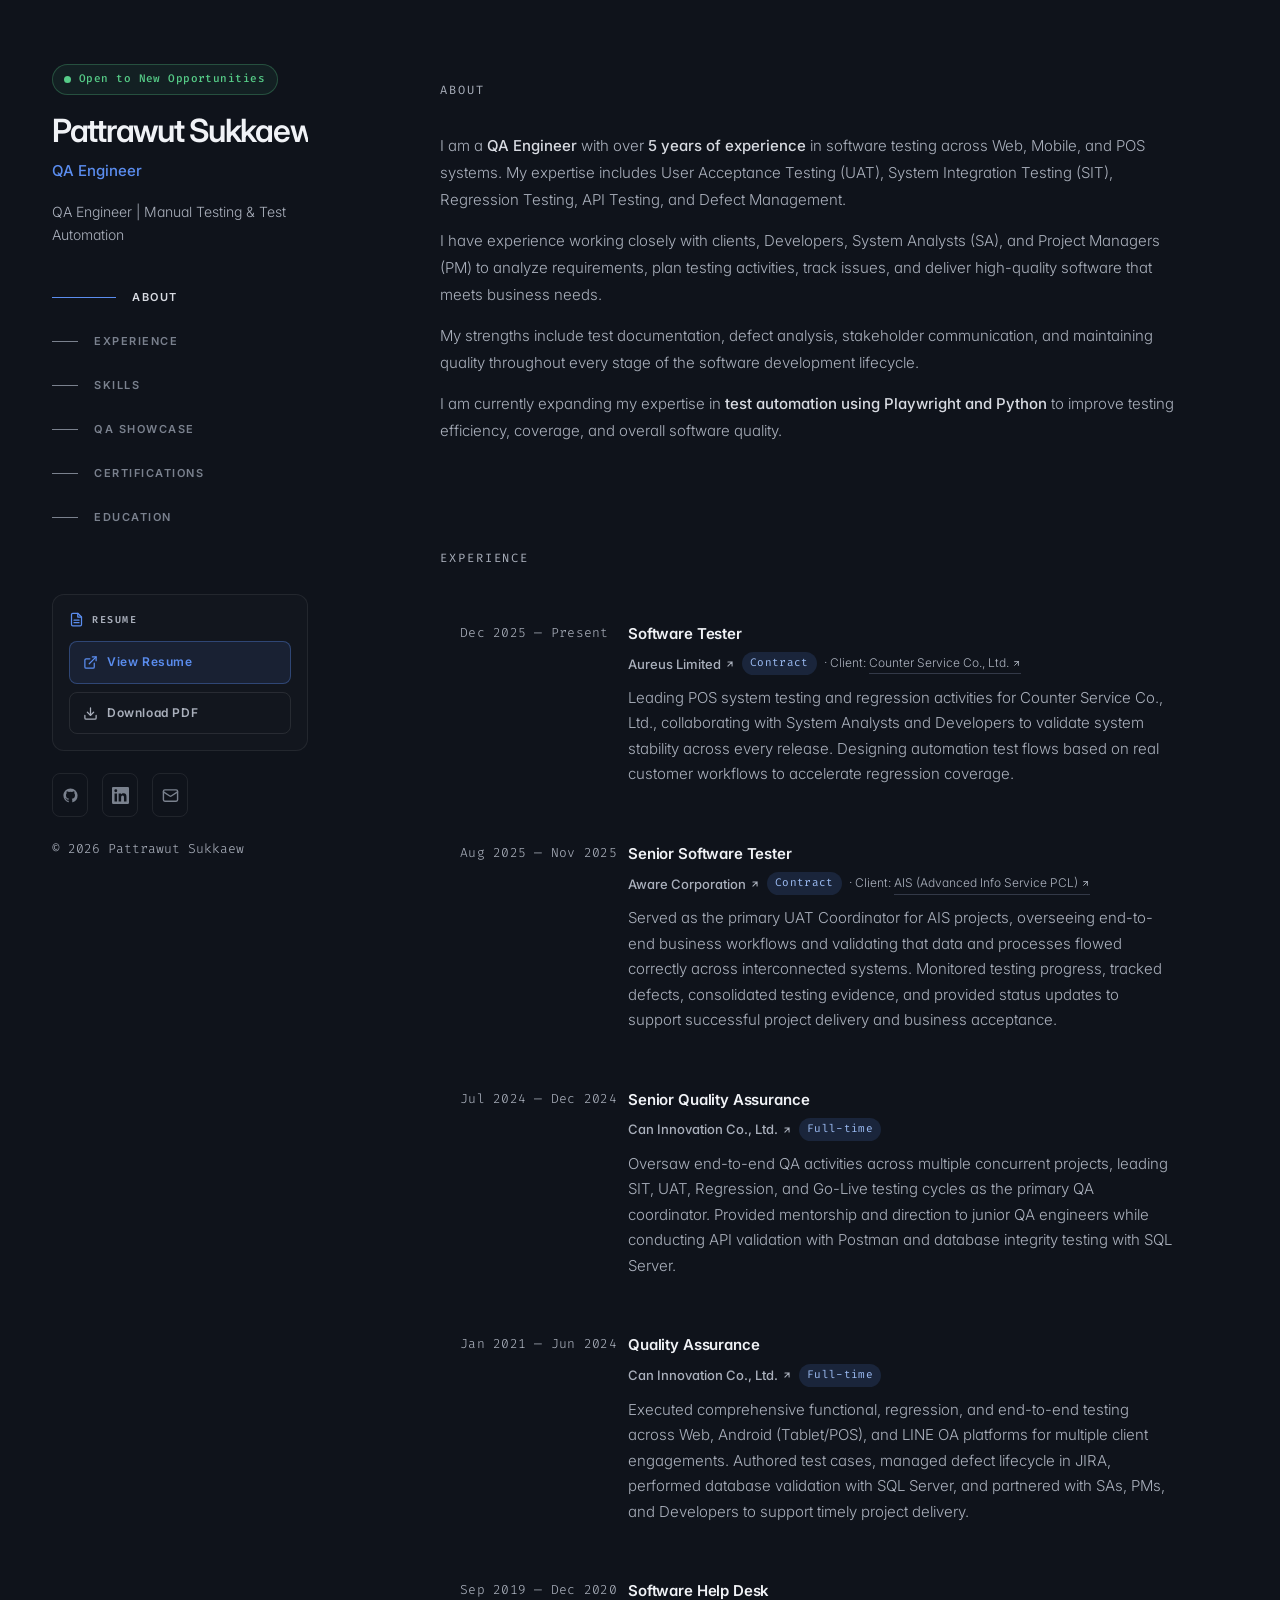
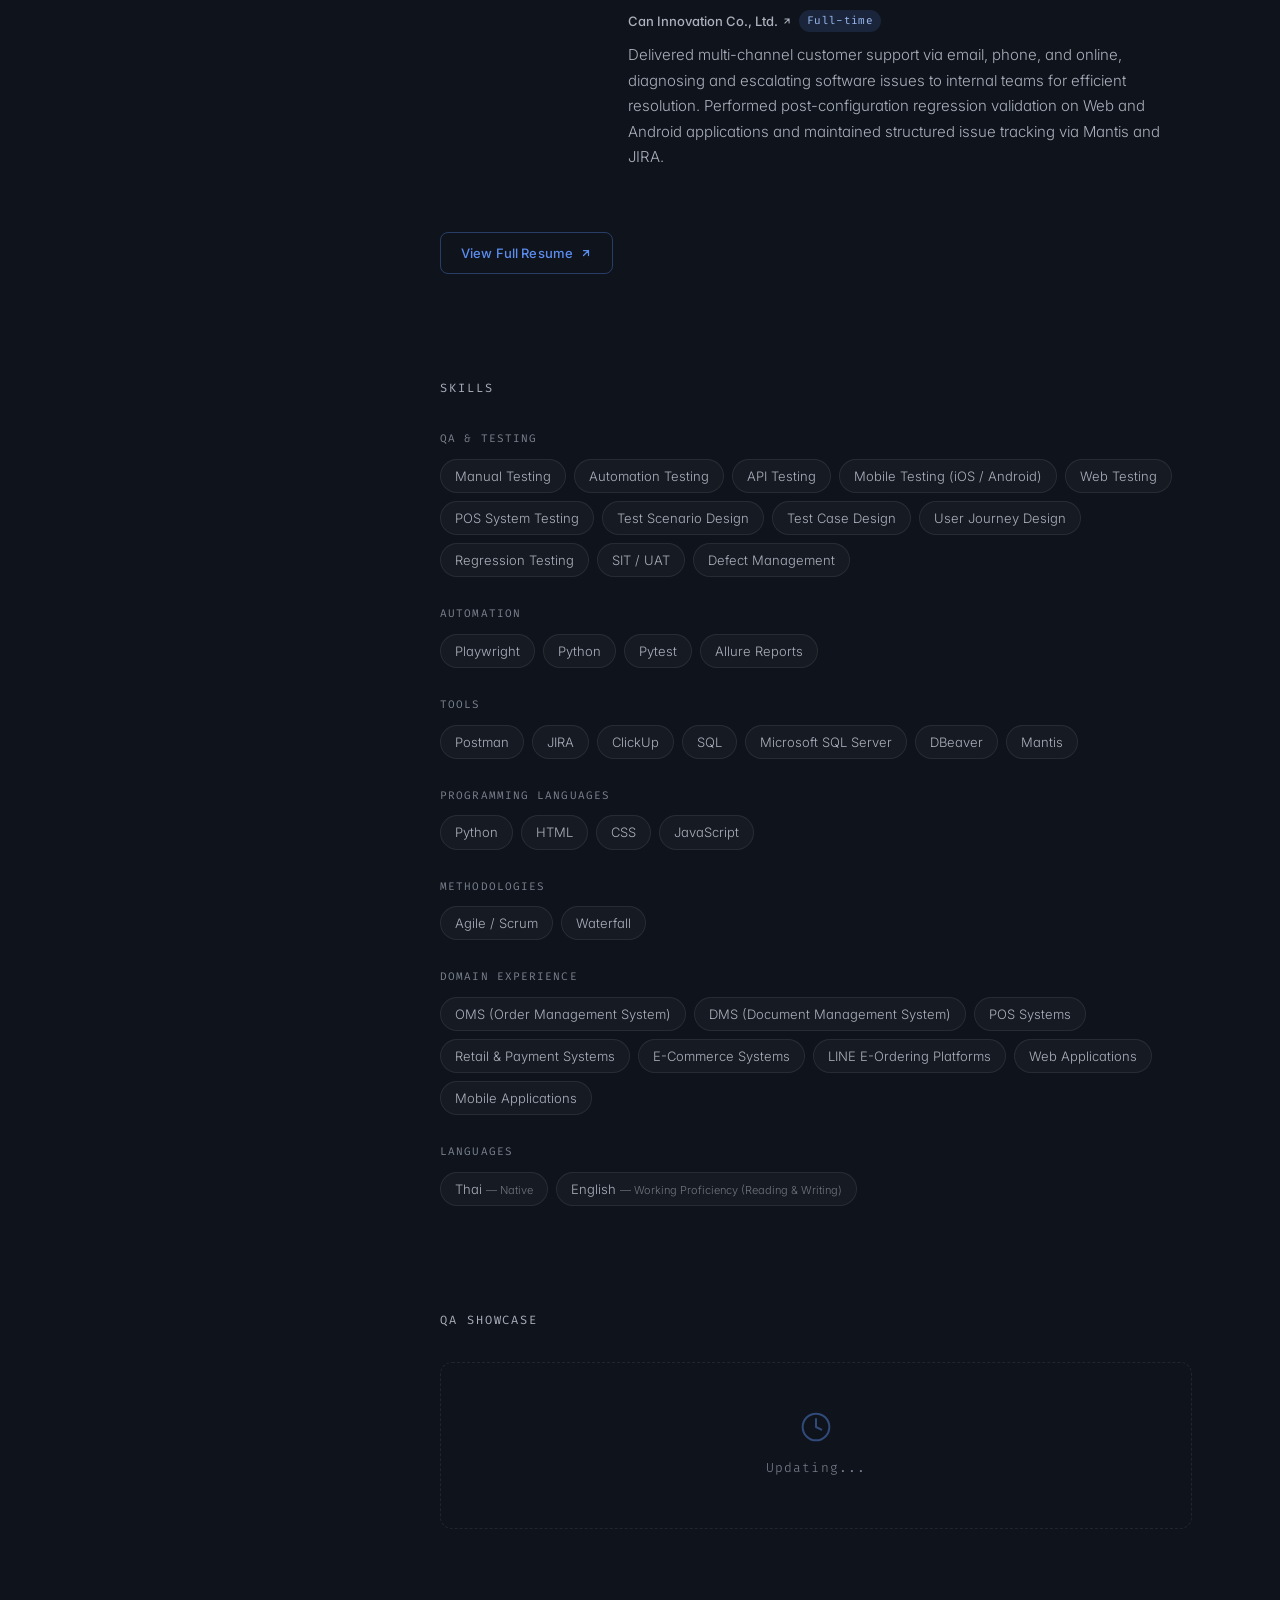
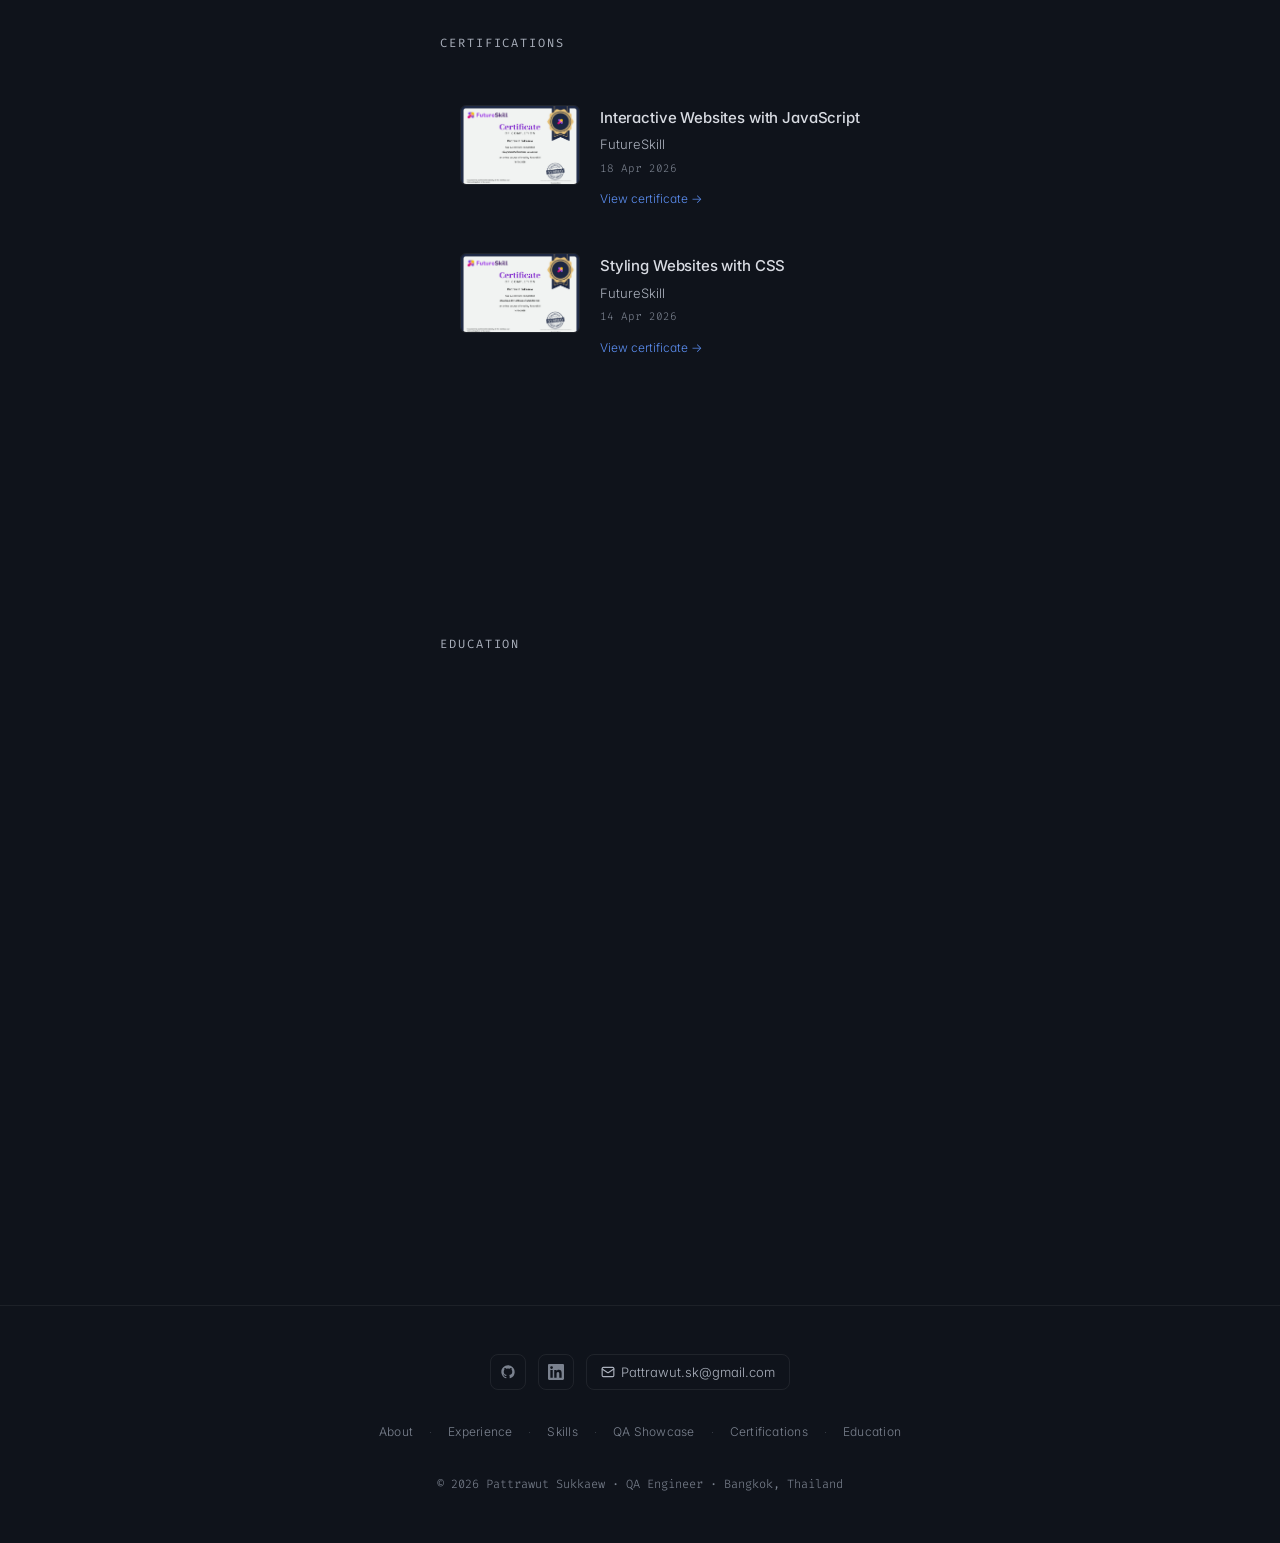
==== commit 148385ce: "Add files via upload" ====
--- a/index.html
+++ b/index.html
@@ -182,7 +182,7 @@
     font-weight: 300;
     color: var(--muted);
     line-height: 1.7;
-    margin-bottom: 18px;
+    margin-bottom: 28px;
   }
 
   /* ── NAV — brittanychiang growing-line style ── */
@@ -191,7 +191,9 @@
     flex-direction: column;
     gap: 0;
     flex-shrink: 0;
-    margin: auto 0;
+    /* Sit just beneath the hero text (not vertically centred), so the menu
+       reads as part of the Hero block. The bottom cluster stays base-anchored. */
+    margin: 0;
   }
   .nav-item {
     display: flex;
